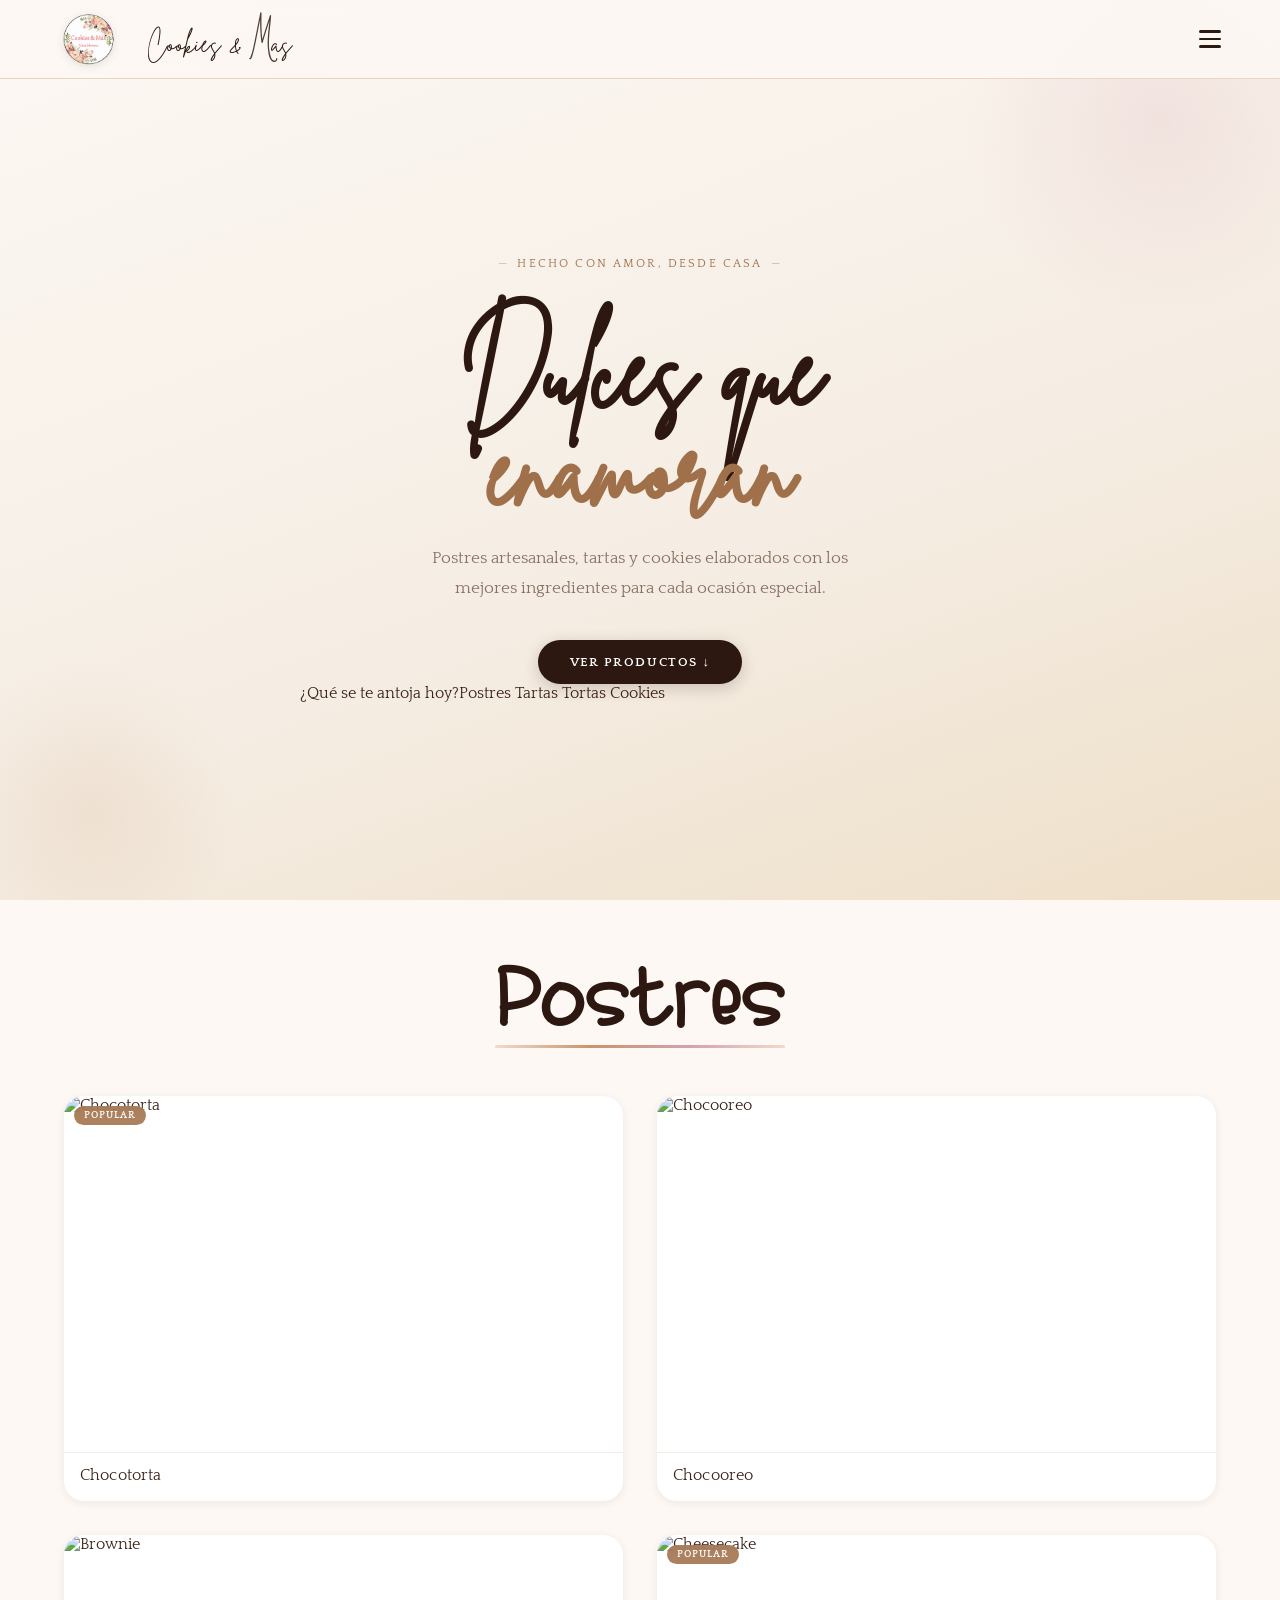
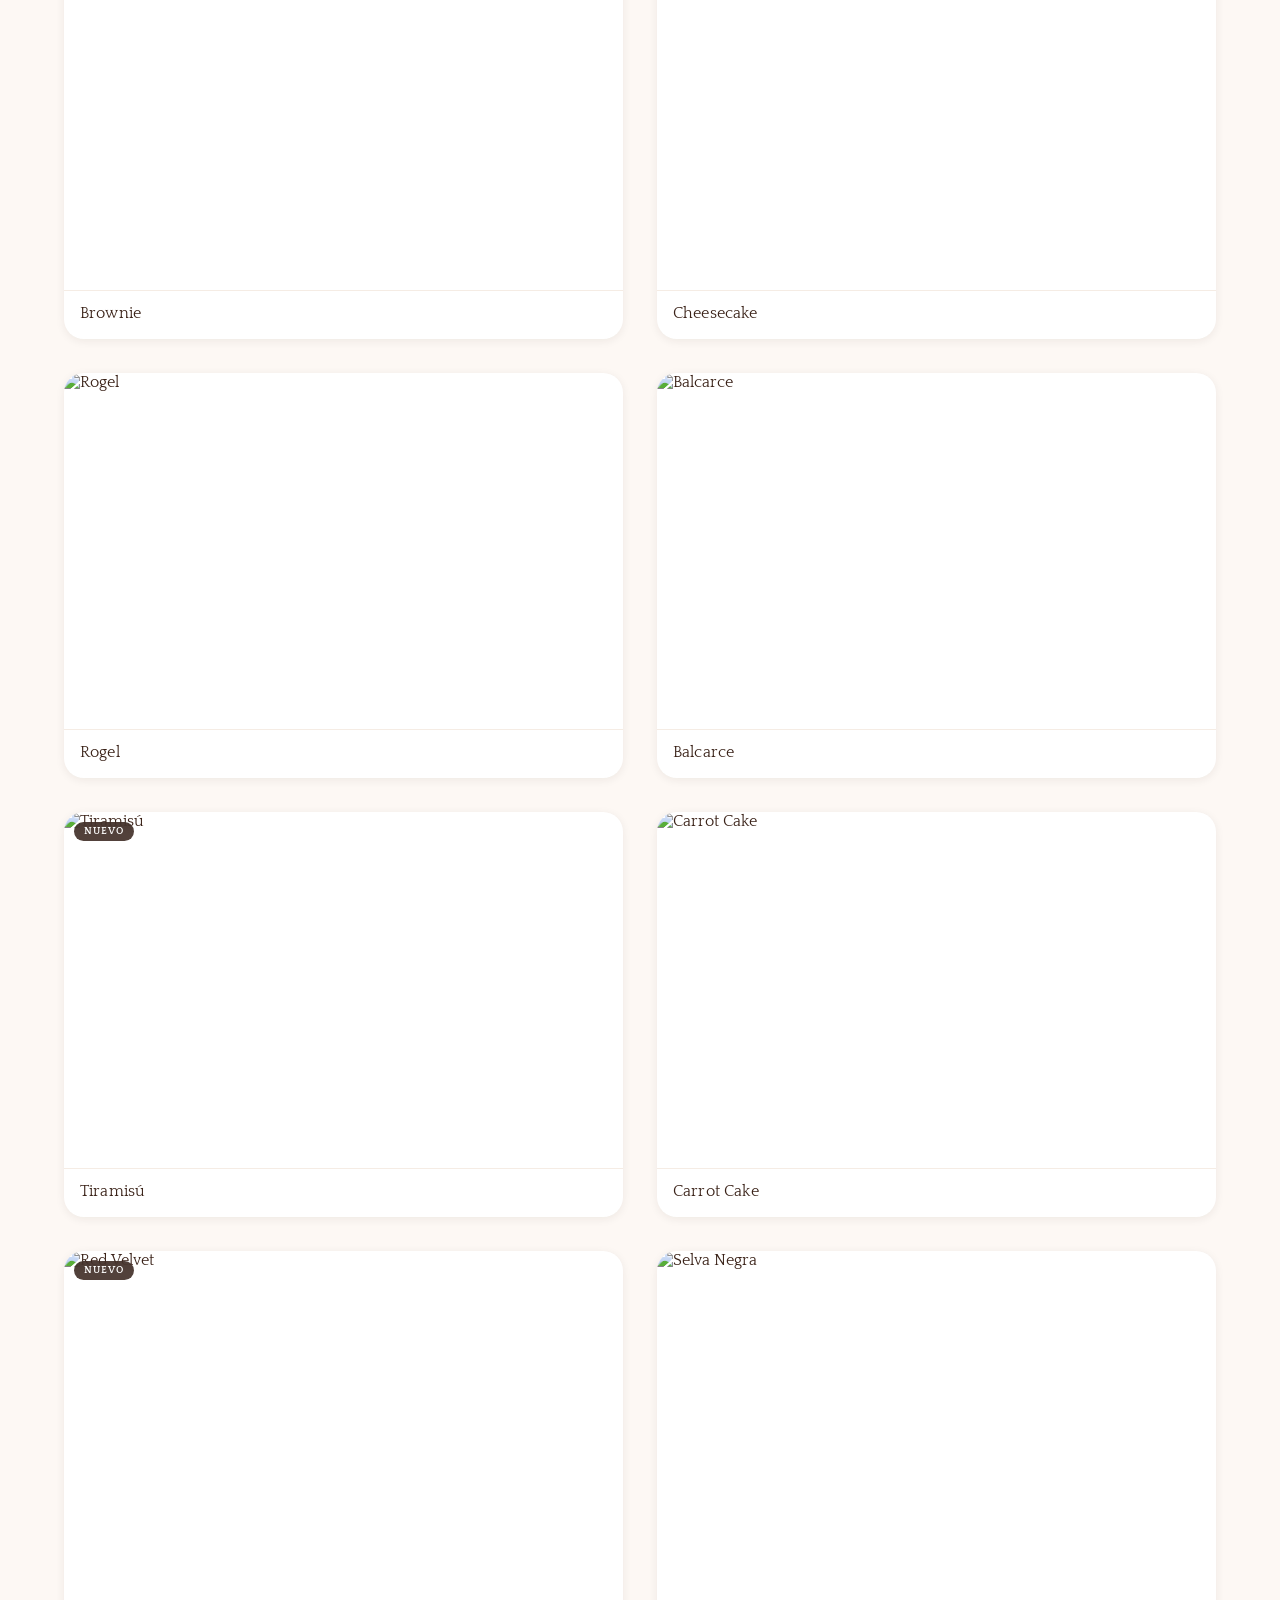
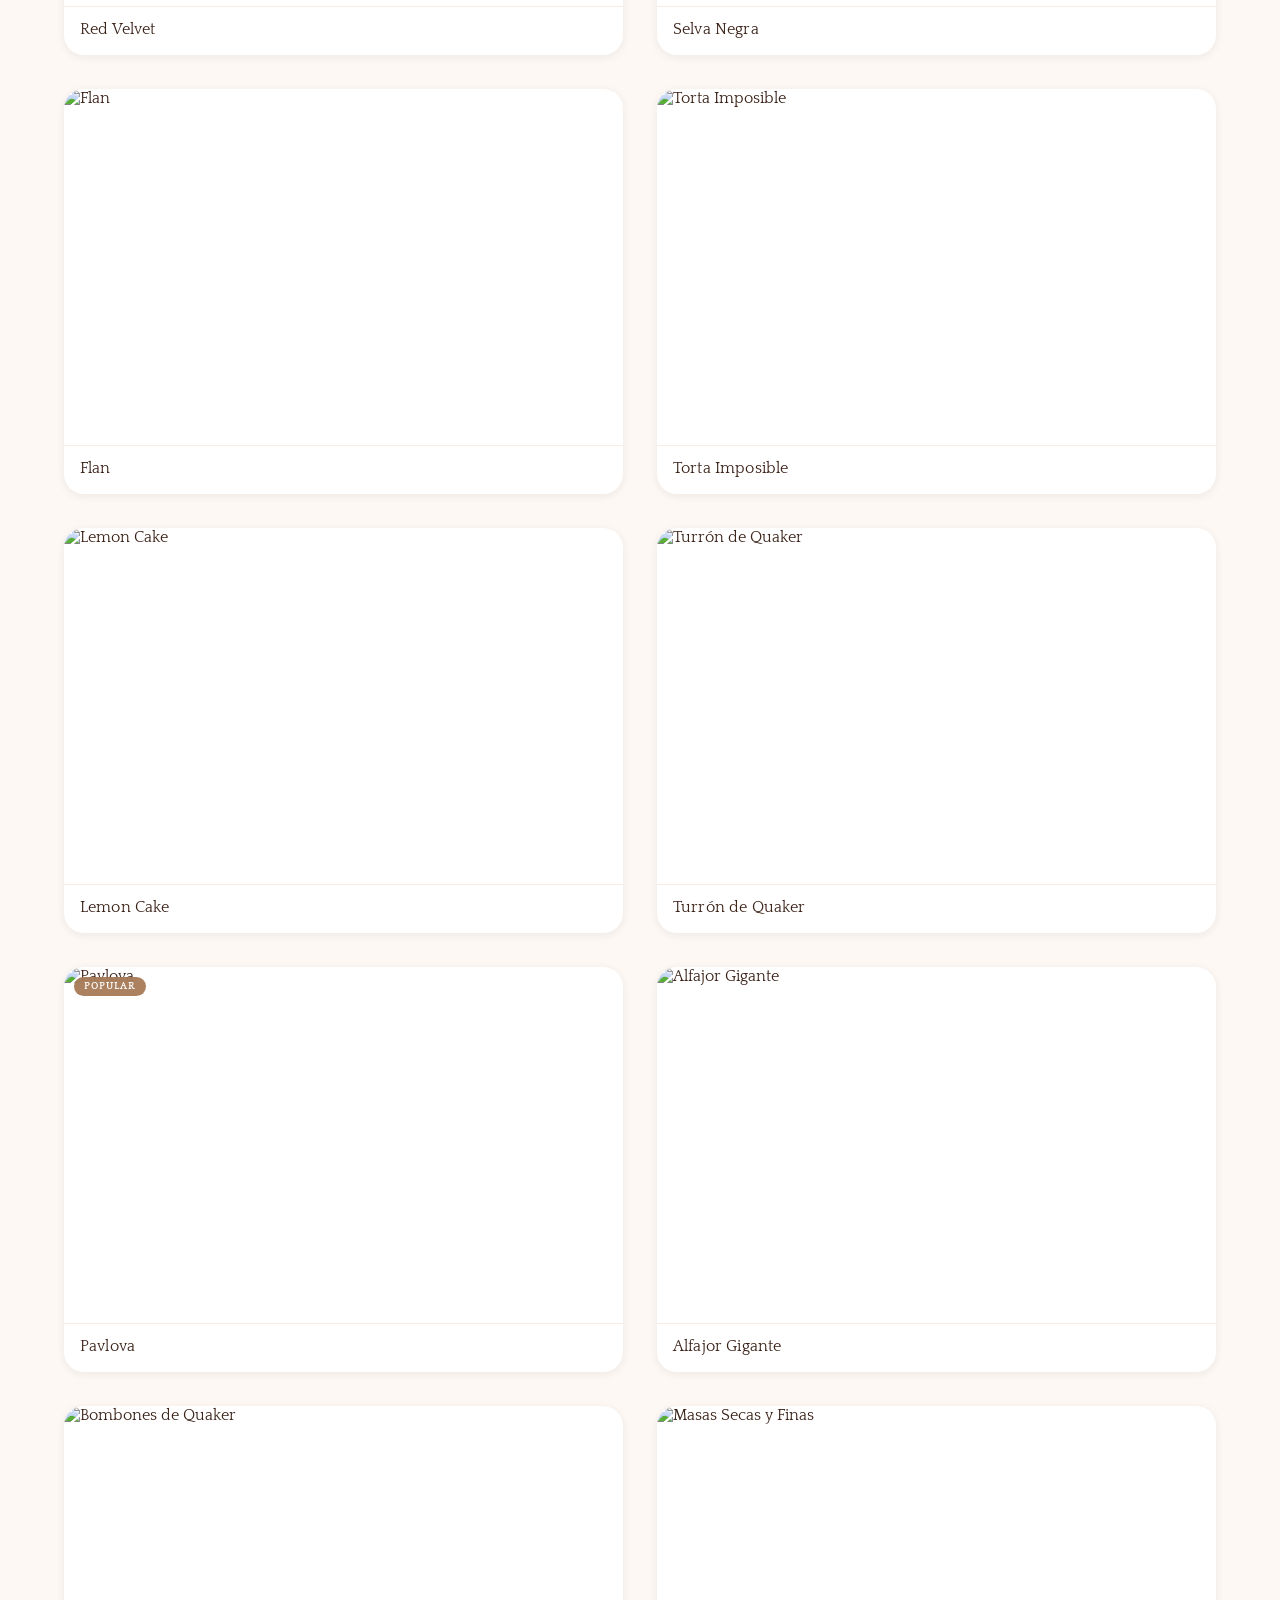
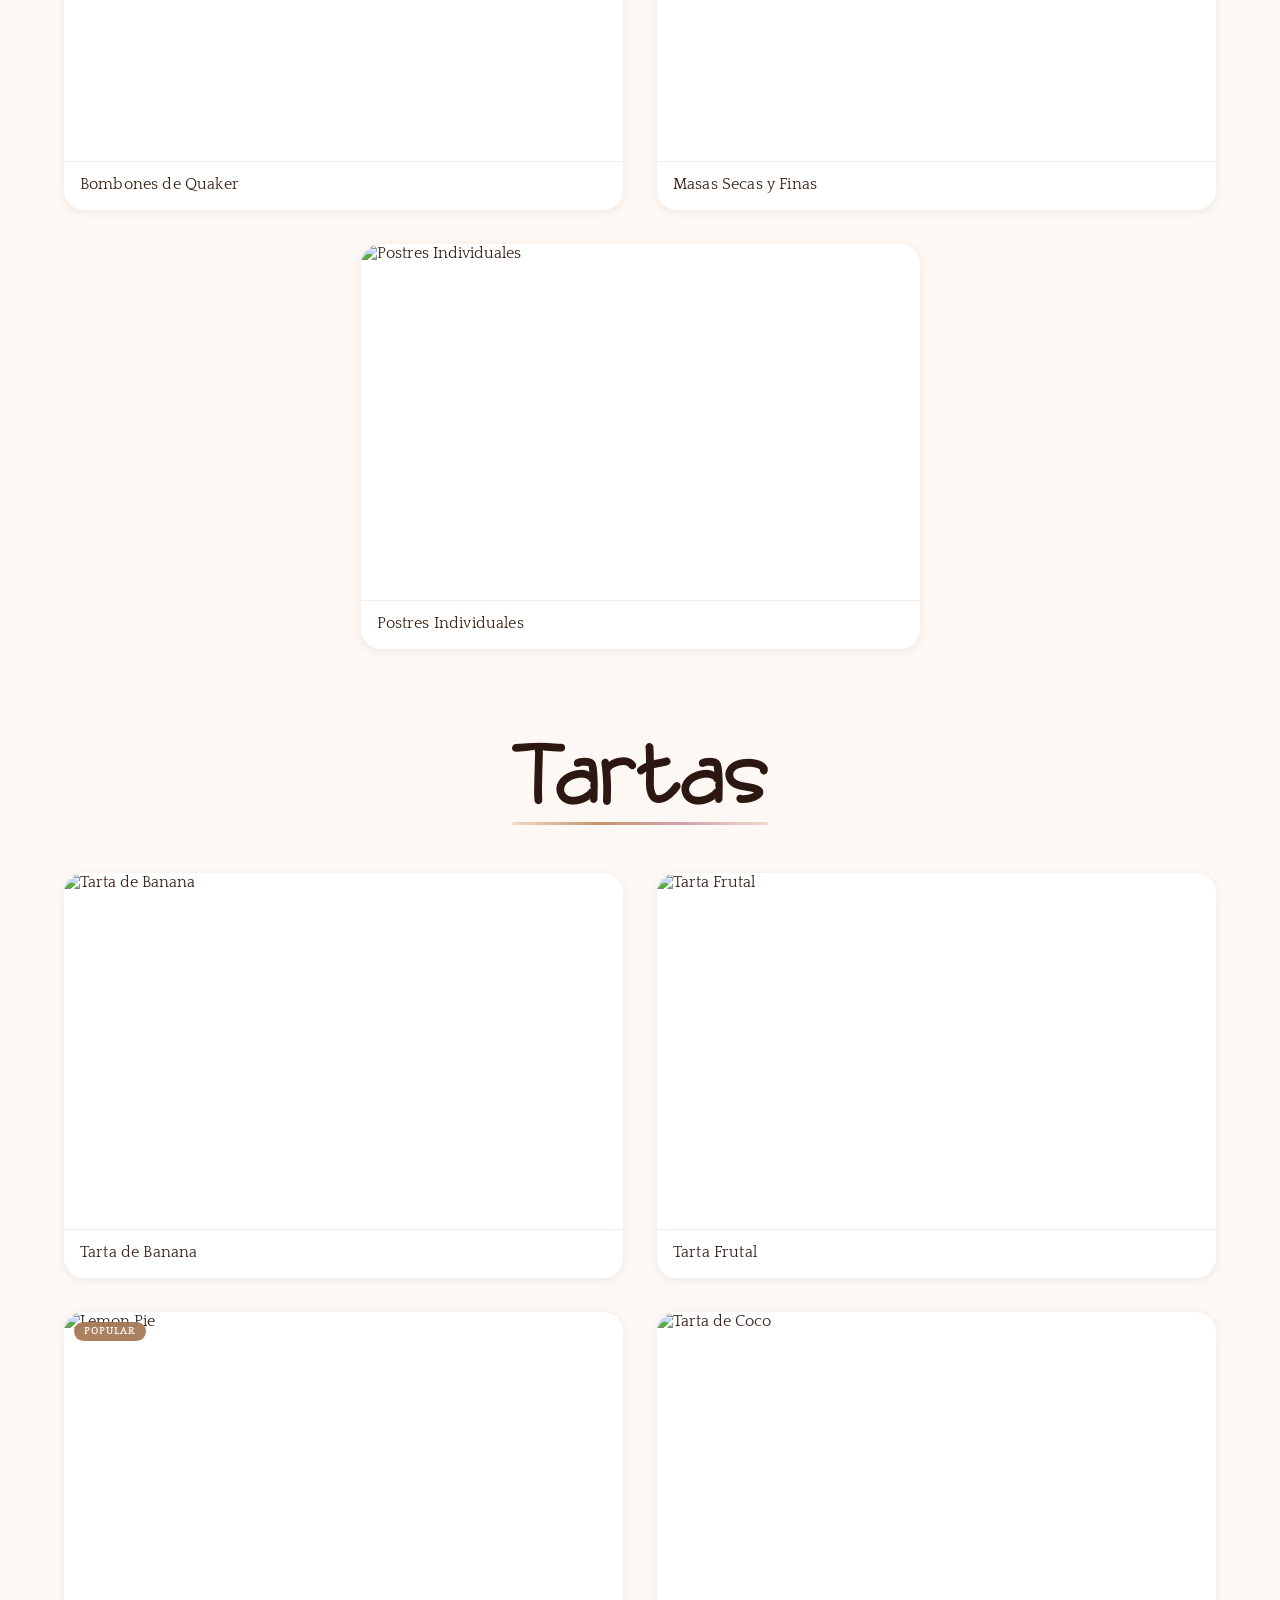
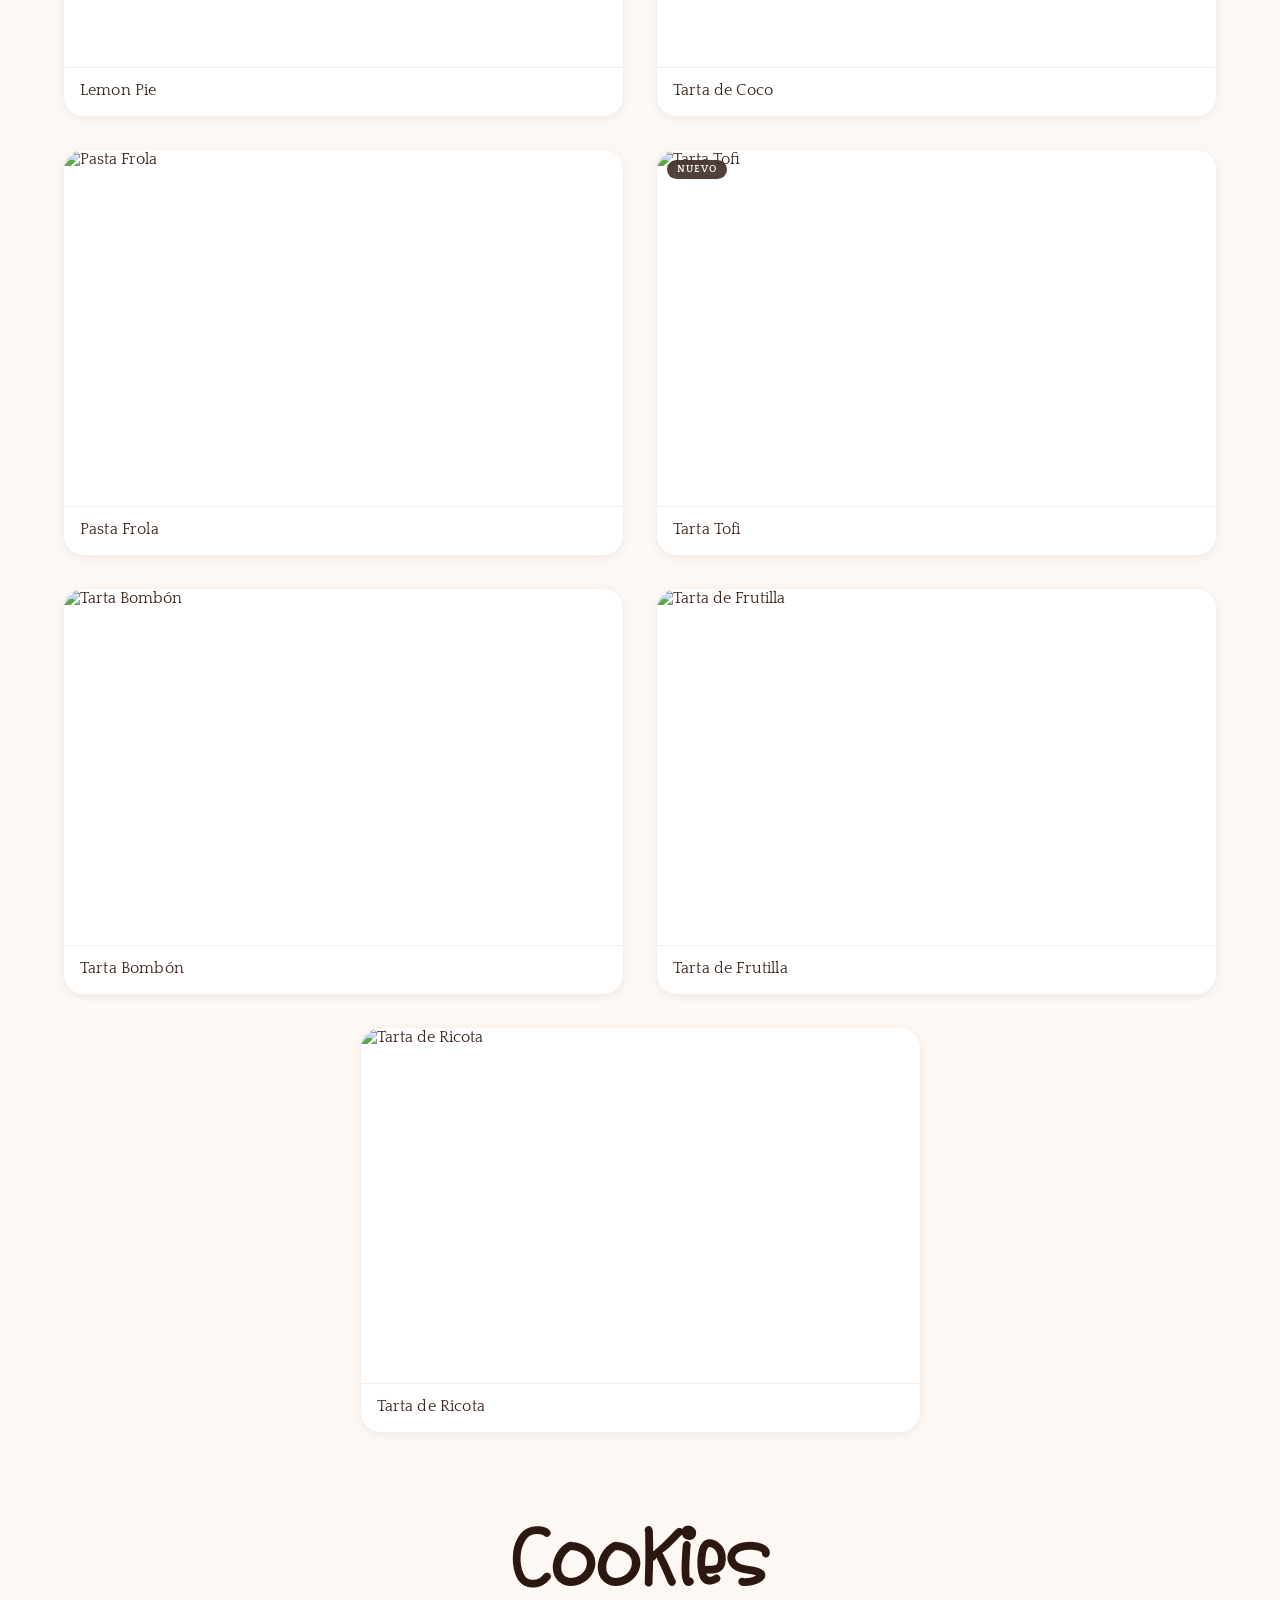
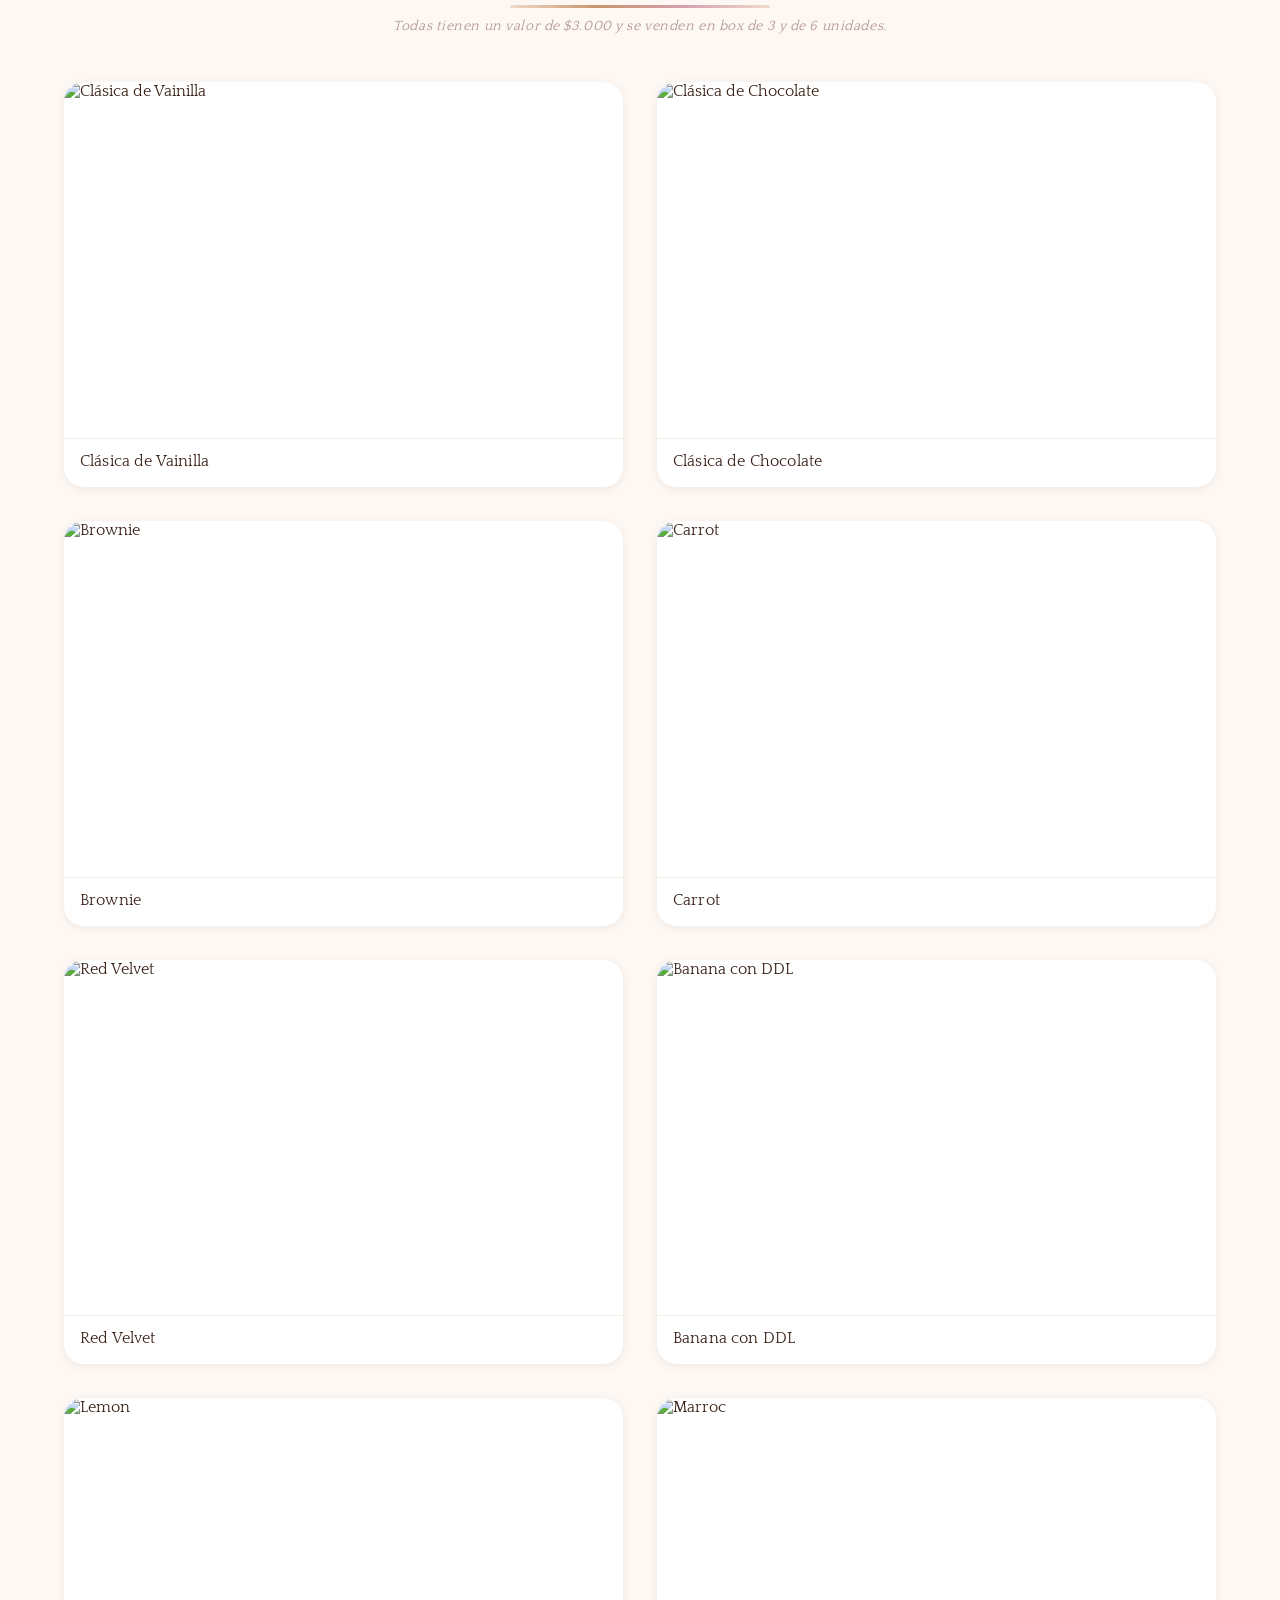
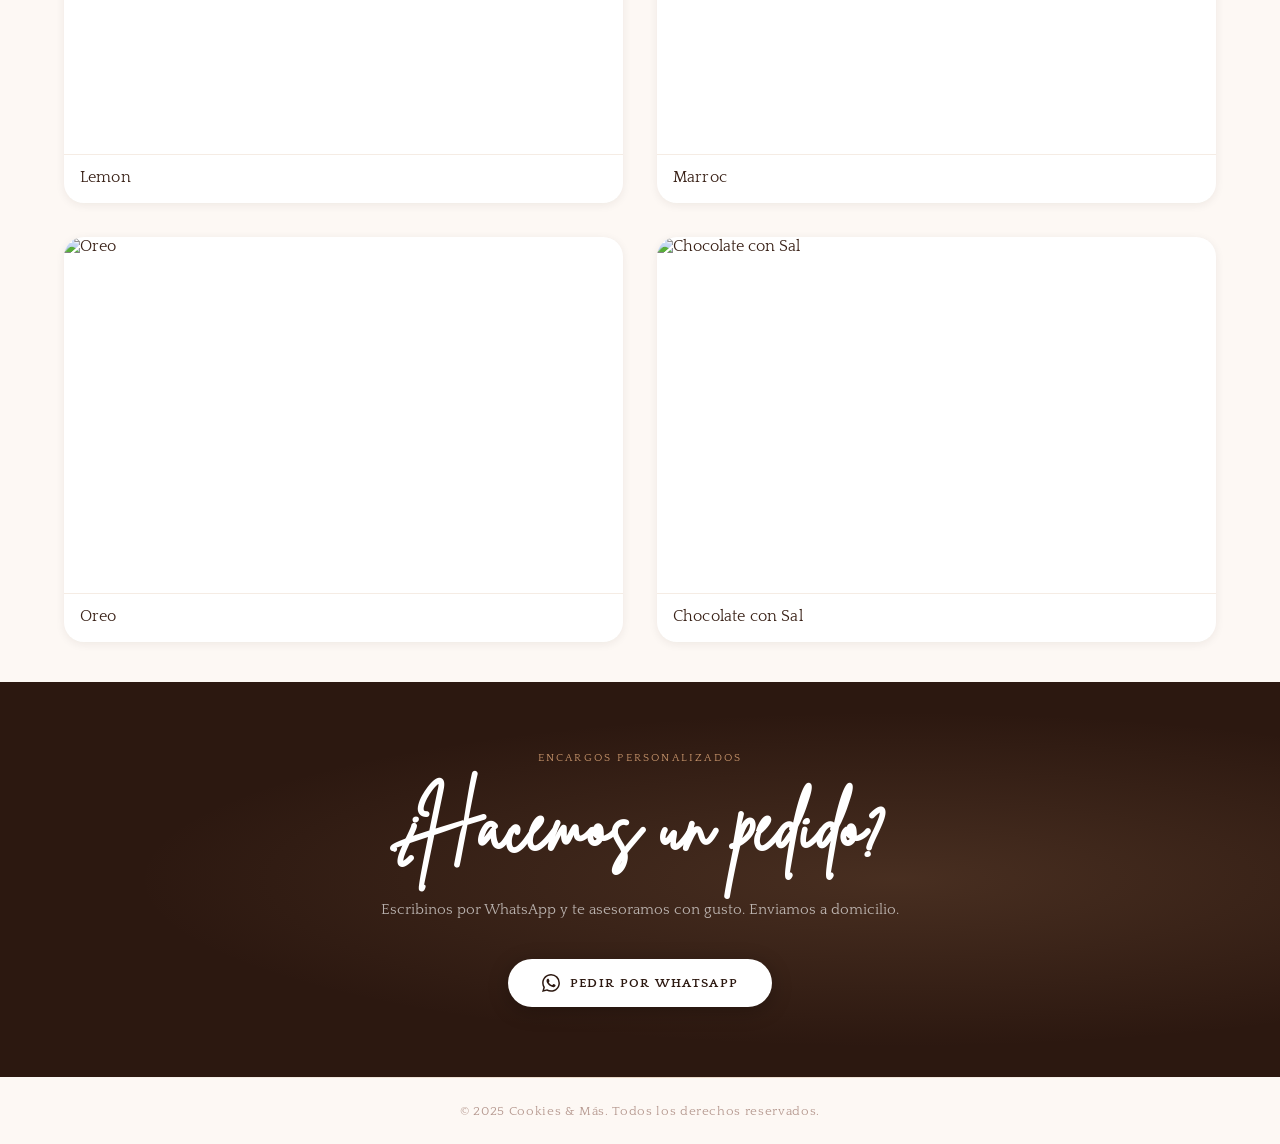
==== index.html @ 52a8a49f "Add files via upload" ====
<!DOCTYPE html>
<html lang="es">
<head>
  <meta charset="UTF-8">
  <meta name="viewport" content="width=device-width, initial-scale=1.0">
  <title>Cookies &amp; Más</title>
  <link rel="stylesheet" href="estilos.css">
  
  <script>
    if (history.scrollRestoration) {
      history.scrollRestoration = 'manual';
    }
    window.scrollTo(0, 0);
  </script>
</head>
<body>

  <div id="site-header"></div>

  <a href="https://wa.me/5492954605522" target="_blank" rel="noopener noreferrer"
     class="wa-float" aria-label="WhatsApp">
    <svg viewBox="0 0 24 24" xmlns="http://www.w3.org/2000/svg">
      <path d="M17.472 14.382c-.297-.149-1.758-.867-2.03-.967-.273-.099-.471-.148-.67.15-.197.297-.767.966-.94 1.164-.173.199-.347.223-.644.075-.297-.15-1.255-.463-2.39-1.475-.883-.788-1.48-1.761-1.653-2.059-.173-.297-.018-.458.13-.606.134-.133.298-.347.446-.52.149-.174.198-.298.298-.497.099-.198.05-.371-.025-.52-.075-.149-.669-1.612-.916-2.207-.242-.579-.487-.5-.669-.51-.173-.008-.371-.01-.57-.01-.198 0-.52.074-.792.372-.272.297-1.04 1.016-1.04 2.479 0 1.462 1.065 2.875 1.213 3.074.149.198 2.096 3.2 5.077 4.487.709.306 1.262.489 1.694.625.712.227 1.36.195 1.871.118.571-.085 1.758-.719 2.006-1.413.248-.694.248-1.289.173-1.413-.074-.124-.272-.198-.57-.347m-5.421 7.403h-.004a9.87 9.87 0 01-5.031-1.378l-.361-.214-3.741.982.998-3.648-.235-.374a9.86 9.86 0 01-1.51-5.26c.001-5.45 4.436-9.884 9.888-9.884 2.64 0 5.122 1.03 6.988 2.898a9.825 9.825 0 012.893 6.994c-.003 5.45-4.437 9.884-9.885 9.884m8.413-18.297A11.815 11.815 0 0012.05 0C5.495 0 .16 5.335.157 11.892c0 2.096.547 4.142 1.588 5.945L.057 24l6.305-1.654a11.882 11.882 0 005.683 1.448h.005c6.554 0 11.89-5.335 11.893-11.893a11.821 11.821 0 00-3.48-8.413Z"/>
    </svg>
  </a>

  <section class="hero" id="hero-section">
    <div class="hero-inner">
      <p class="hero-eyebrow">Hecho con amor, desde casa</p>
      <h1 class="hero-title">Dulces que <em>enamoran</em></h1>
      <p class="hero-desc">Postres artesanales, tartas y cookies elaborados con los mejores ingredientes para cada ocasión especial.</p>
      <a href="#postres" class="hero-btn">Ver productos ↓</a>
      
      <div class="hero-mobile-box mobile-only">
        <p class="hero-mobile-prompt">¿Qué se te antoja hoy?</p>
        <div class="hero-mobile-cats">
          <a href="#postres" class="cat-btn">Postres</a>
          <a href="#tartas" class="cat-btn">Tartas</a>
          <a href="#tortas" class="cat-btn">Tortas</a>
          <a href="#cookies" class="cat-btn">Cookies</a>
        </div>
      </div>
      
    </div>
  </section>

  <main id="contenedor-categorias"></main>

  <section class="cta-section">
    <div class="cta-inner">
      <p class="cta-eyebrow">Encargos personalizados</p>
      <h2 class="cta-title">¿Hacemos un pedido?</h2>
      <p class="cta-desc" style="margin-top: 8px;">Escribinos por WhatsApp y te asesoramos con gusto. Enviamos a domicilio.</p>
      <a href="https://wa.me/5492954605522" target="_blank" rel="noopener" class="cta-btn">
        <svg viewBox="0 0 24 24" xmlns="http://www.w3.org/2000/svg">
          <path d="M17.472 14.382c-.297-.149-1.758-.867-2.03-.967-.273-.099-.471-.148-.67.15-.197.297-.767.966-.94 1.164-.173.199-.347.223-.644.075-.297-.15-1.255-.463-2.39-1.475-.883-.788-1.48-1.761-1.653-2.059-.173-.297-.018-.458.13-.606.134-.133.298-.347.446-.52.149-.174.198-.298.298-.497.099-.198.05-.371-.025-.52-.075-.149-.669-1.612-.916-2.207-.242-.579-.487-.5-.669-.51-.173-.008-.371-.01-.57-.01-.198 0-.52.074-.792.372-.272.297-1.04 1.016-1.04 2.479 0 1.462 1.065 2.875 1.213 3.074.149.198 2.096 3.2 5.077 4.487.709.306 1.262.489 1.694.625.712.227 1.36.195 1.871.118.571-.085 1.758-.719 2.006-1.413.248-.694.248-1.289.173-1.413-.074-.124-.272-.198-.57-.347m-5.421 7.403h-.004a9.87 9.87 0 01-5.031-1.378l-.361-.214-3.741.982.998-3.648-.235-.374a9.86 9.86 0 01-1.51-5.26c.001-5.45 4.436-9.884 9.888-9.884 2.64 0 5.122 1.03 6.988 2.898a9.825 9.825 0 012.893 6.994c-.003 5.45-4.437 9.884-9.885 9.884m8.413-18.297A11.815 11.815 0 0012.05 0C5.495 0 .16 5.335.157 11.892c0 2.096.547 4.142 1.588 5.945L.057 24l6.305-1.654a11.882 11.882 0 005.683 1.448h.005c6.554 0 11.89-5.335 11.893-11.893a11.821 11.821 0 00-3.48-8.413Z"/>
        </svg>
        Pedir por WhatsApp
      </a>
    </div>
  </section>

  <div class="footer-line"></div>
  <footer class="footer-min">
    © 2025 Cookies &amp; Más. Todos los derechos reservados.
  </footer>

  <script src="productos.js"></script>
  <script src="header-loader.js"></script>

  <script>
    window.addEventListener("load", () => {
      const wa = document.querySelector(".wa-float");
      const hero = document.getElementById("hero-section");
      
      // Aseguramos que esté en el body
      if (wa && wa.parentElement !== document.body) document.body.appendChild(wa);

      // Si existe el Hero, observamos cuándo desaparece para mostrar el WA
      if (hero && wa) {
        const waObserver = new IntersectionObserver((entries) => {
          entries.forEach(entry => {
            if (!entry.isIntersecting) {
              wa.classList.add("show");
            } else {
              wa.classList.remove("show");
            }
          });
        }, { threshold: 0.05 }); // Se dispara cuando el hero casi desaparece por completo
        
        waObserver.observe(hero);
      }
    });
  </script>

  <script>
  document.addEventListener("DOMContentLoaded", () => {

    const contenedor = document.getElementById("contenedor-categorias");

    const idsPorTitulo = {
      "Postres": "postres",
      "Tartas":  "tartas",
      "Tortas":  "tortas",
      "Cookies": "cookies"
    };

    contenedor.innerHTML = "";

    productosPorCategoria.forEach(categoria => {
      if (categoria.items.length === 0) return;

      const section = document.createElement("section");
      section.className = "seccion-productos";
      const id = idsPorTitulo[categoria.titulo];
      if (id) section.id = id;

      /* ── Section header ── */
      const header = document.createElement("div");
      header.className = "seccion-header";

      const h2 = document.createElement("h2");
      h2.className = "titulo-seccion";
      h2.textContent = categoria.titulo;
      header.appendChild(h2);

      if (categoria.titulo === "Cookies") {
        const sub = document.createElement("p");
        sub.className = "subtitulo-seccion";
        sub.textContent = "Todas tienen un valor de $3.000 y se venden en box de 3 y de 6 unidades.";
        header.appendChild(sub);
      }

      section.appendChild(header);

      /* ── Product grid ── */
      const grid = document.createElement("div");
      grid.className = "grid-productos";

      categoria.items.forEach((p, idx) => {
        const url = `producto.html?item=${p.id}`;

        const card = document.createElement("div");
        card.className = "producto-card";
        card.style.transitionDelay = (idx % 3) * 80 + "ms";

        /* Badge HTML */
        let badgeHtml = "";
        if (p.badge === "popular") badgeHtml = `<span class="card-badge popular">Popular</span>`;
        if (p.badge === "nuevo")   badgeHtml = `<span class="card-badge nuevo">Nuevo</span>`;

        card.innerHTML = `
          <a href="${url}" class="card-img-wrap">
            <img src="img/${p.imagen}" alt="${p.nombre}" loading="lazy">
            ${badgeHtml}
            <div class="card-overlay"><span>Ver más</span></div>
          </a>
          <div class="card-info">
            <a href="${url}" class="card-nombre">${p.nombre}</a>
          </div>
        `;

        grid.appendChild(card);
      });

      section.appendChild(grid);
      contenedor.appendChild(section);
    });

    /* ── Scroll reveal: cards ── */
    const cardObs = new IntersectionObserver((entries) => {
      entries.forEach(e => {
        if (e.isIntersecting) {
          e.target.classList.add("visible");
          cardObs.unobserve(e.target);
        }
      });
    }, { threshold: 0.08, rootMargin: "0px 0px -40px 0px" });

    document.querySelectorAll(".producto-card").forEach(c => cardObs.observe(c));

    /* ── Scroll reveal: title underlines ── */
    const titleObs = new IntersectionObserver((entries) => {
      entries.forEach(e => {
        if (e.isIntersecting) {
          e.target.classList.add("in-view");
          titleObs.unobserve(e.target);
        }
      });
    }, { threshold: 0.5 });

    document.querySelectorAll(".titulo-seccion").forEach(el => titleObs.observe(el));

  });
  </script>

</body>
</html>
---- estilos.css ----
/* ════════════════════════════════════════════════
   COOKIESYMAS  ·  Diseño Premium
   ════════════════════════════════════════════════ */

/* ─── Variables ─── */
:root {
  --bg:          #fdf8f4;
  --bg-card:     #ffffff;
  --bg-soft:     #f5ede3;

  --primary:     #2c1810;
  --accent:      #c8956c;
  --accent-dk:   #a0704a;
  --accent-lt:   #f0daca;
  --rose:        #d4a0b0;

  --text:        #3a2218;
  --text-soft:   #8b7066;
  --text-muted:  #b5988f;
  --border:      #e8d5c4;
  --white:       #ffffff;

  --sh-sm: 0 2px 10px  rgba(44,24,16,0.07);
  --sh-md: 0 6px 24px  rgba(44,24,16,0.11);
  --sh-lg: 0 14px 44px rgba(44,24,16,0.16);
  --sh-xl: 0 22px 60px rgba(44,24,16,0.20);

  --r-sm:   8px;
  --r-md:   14px;
  --r-lg:   20px;
  --r-pill: 999px;

  --ease-out:    cubic-bezier(0.22, 0.61, 0.36, 1);
  --ease-spring: cubic-bezier(0.34, 1.56, 0.64, 1);

  --header-offset: 78px;
}

/* ─── Fonts ─── */
@font-face { font-family:'Brittany';     src:url('Brittany.ttf')             format('truetype'); font-display:swap; }
@font-face { font-family:'WhiteStar';    src:url('WhiteStar.ttf')            format('truetype'); font-display:swap; }
@font-face { font-family:'Quattrocento'; src:url('Quattrocento-Regular.ttf') format('truetype'); font-weight:400; font-display:swap; }
@font-face { font-family:'Quattrocento'; src:url('Quattrocento-Bold.ttf')    format('truetype'); font-weight:700; font-display:swap; }
@font-face { font-family:'CheeseCraft';  src:url('Cheese-Craft.otf')         format('opentype'); font-display:swap; }
@font-face { font-family:'Flopust';      src:url('Flopust-Regular.ttf')      format('truetype'); font-display:swap; }

/* ─── Reset ─── */
*, *::before, *::after { box-sizing:border-box; margin:0; padding:0; }
html { scroll-behavior:smooth; }
body {
  background: var(--bg);
  color: var(--text);
  font-family: 'Quattrocento', Georgia, serif;
  -webkit-font-smoothing: antialiased;
  overflow-x: hidden;
}
a   { text-decoration:none; color:inherit; }
img { display:block; max-width:100%; }

/* Scroll margin para anchors */
section[id] { scroll-margin-top: calc(var(--header-offset) + 20px); }

/* ─── Page entrance ─── */
@keyframes fadeUp {
  from { opacity:0; transform:translateY(14px); }
  to   { opacity:1; transform:translateY(0); }
}
body:not(.page-producto) #page-content { animation: fadeUp 0.55s var(--ease-out) both; }


/* ════════════════════════════════════════════════
   HEADER — Nuevo diseño
   ════════════════════════════════════════════════ */

#site-header {
  position: fixed;
  inset: 0 0 auto 0;
  z-index: 1000;
  background: rgba(253,248,244,0.90);
  backdrop-filter: blur(16px);
  -webkit-backdrop-filter: blur(16px);
  border-bottom: 1px solid var(--border);
  transition: background .3s ease, box-shadow .3s ease;
  overflow: hidden;
}
#site-header.scrolled {
  background: rgba(253,248,244,0.98);
  box-shadow: 0 4px 24px rgba(44,24,16,0.10);
}

/* Navbar row */
.navbar {
  display: flex;
  align-items: center;
  justify-content: space-between;
  gap: 20px;
  height: calc(78px - var(--shrink,0) * 18px);
  padding: 0 clamp(16px, 4vw, 52px);
  max-width: 1600px;
  margin: 0 auto;
  transition: height .14s linear;
}

/* ── Brand ── */
.nav-brand {
  display: flex;
  align-items: center;
  gap: 10px;
  flex-shrink: 0;
  text-decoration: none;
}
.nav-logo {
  height: calc(54px - var(--shrink,0) * 14px);
  width: auto;
  transition: height .14s linear;
  filter: drop-shadow(0 2px 4px rgba(44,24,16,0.12));
}
.brand-block {
  display: flex;
  flex-direction: row;
  align-items: baseline;
  gap: 9px;
  line-height: 1;
}
.brand-name {
  font-family: 'Brittany', cursive;
  font-size: calc(clamp(24px, 2.4vw, 32px) - var(--shrink,0) * 7px);
  color: var(--primary);
  white-space: nowrap;
  transition: font-size .14s linear;
  line-height: 1.1;
}
.brand-m {
  font-family: 'WhiteStar', cursive;
  font-size: 1.15em;
  display: inline-block;
  position: relative;
  top: 0.28em;
  color: var(--primary);
  opacity: 0.82;
}
.brand-tag-desktop {
  font-family: 'Quattrocento', serif;
  font-size: clamp(8px, 0.72vw, 10px);
  color: var(--text-muted);
  letter-spacing: 0.13em;
  text-transform: uppercase;
  font-style: italic;
  white-space: nowrap;
  align-self: flex-end;
  padding-bottom: 2px;
}

/* ── Desktop nav ── */
.menu-header {
  display: flex;
  align-items: center;
  gap: clamp(20px, 3vw, 52px);
  margin-left: auto;
  padding-right: clamp(12px, 2vw, 28px);
}
.menu-header a {
  font-family: 'CheeseCraft', cursive;
  font-size: calc(clamp(17px, 1.5vw, 23px) - var(--shrink,0) * 4px);
  color: var(--text);
  position: relative;
  padding: 3px 0;
  transition: color .2s ease, font-size .14s linear;
}
.menu-header a::after {
  content: '';
  position: absolute;
  bottom: -2px; left: 50%;
  width: 0; height: 2px;
  background: var(--accent);
  transform: translateX(-50%);
  border-radius: 2px;
  transition: width .28s var(--ease-out);
}
.menu-header a:hover          { color: var(--accent-dk); }
.menu-header a:hover::after,
.menu-header a.tap-active::after { width: 100%; }

/* ── BOTONES CONTACTO ── */

.contactos-desk {
  display: flex;
  align-items: center;
  gap: 12px;
}

.contactos-movil {
  display: flex;
  flex-direction: row;
  justify-content: center;
  align-items: center;
  gap: 20px;
  padding: 10px 0;
}

.c-btn {
  display: flex;
  justify-content: center;
  align-items: center;
  width: 40px;
  height: 40px;
  min-width: 40px;
  min-height: 40px;
  border-radius: 50%;
  flex-shrink: 0; 
  overflow: hidden;
  transition: transform .2s var(--ease-spring), box-shadow .2s ease;
}

.contactos-desk .c-btn {
  width:  calc(clamp(28px, 2.2vw, 34px) - var(--shrink,0) * 5px);
  height: calc(clamp(28px, 2.2vw, 34px) - var(--shrink,0) * 5px);
  min-width: 0; min-height: 0;
}

.c-btn:hover {
  transform: scale(1.15) translateY(-2px);
  box-shadow: 0 5px 14px rgba(0,0,0,0.22);
}

.c-ig { background: radial-gradient(circle at 30% 107%, #fdf497 0%, #fdf497 5%, #fd5949 45%, #d6249f 60%, #285AEB 90%); }
.c-fb { background: #1877F2; }
.c-wa { background: #25D366; }


/* ── Right group ── */
.nav-right {
  display: flex;
  align-items: center;
  gap: 12px;
  flex-shrink: 0;
}

/* ── Hamburger ── */
.menu-btn {
  display: none;
  flex-direction: column;
  justify-content: center;
  gap: 5px;
  background: none;
  border: none;
  cursor: pointer;
  padding: 8px;
  border-radius: var(--r-sm);
  transition: background .2s ease;
}
.menu-btn:hover { background: var(--accent-lt); }
.menu-btn span {
  display: block;
  width: 22px; height: 2.5px;
  background: var(--primary);
  border-radius: 2px;
  transition: transform .38s var(--ease-out), opacity .25s ease;
}
.menu-btn.active span:nth-child(1) { transform: translateY(7px) rotate(45deg); }
.menu-btn.active span:nth-child(2) { opacity:0; transform:scaleX(0); }
.menu-btn.active span:nth-child(3) { transform: translateY(-7px) rotate(-45deg); }

/* ── Mobile menu ── */
.mobile-menu {
  position: fixed;
  left: 0;
  right: 0;
  z-index: 998;
  background: rgba(253,248,244,0.99);
  border-bottom: 1px solid transparent;
  opacity: 0;
  visibility: hidden;
  pointer-events: none;
  transition: opacity .3s ease, visibility 0s linear .3s,
              padding .3s ease, border-color .3s ease;
}
.mobile-menu.active {
  opacity: 1;
  visibility: visible;
  pointer-events: auto;
  padding: 14px 0 22px;
  border-color: var(--border);
  transition: opacity .3s ease, visibility 0s linear 0s,
              padding .3s ease, border-color .3s ease;
}
.mobile-item {
  display: block;
  font-family: 'CheeseCraft', cursive;
  font-size: 22px;
  color: var(--text);
  padding: 10px 24px;
  text-align: center;
  border-radius: var(--r-md);
  transition: background .18s ease, color .18s ease;
}
.mobile-item:hover,
.mobile-item.tap-active { background: var(--accent-lt); color: var(--accent-dk); }

.mobile-divider-line {
  width: 48%;
  height: 1px;
  background: var(--border);
  margin: 12px auto;
}

/* ── Responsive show/hide ── */
.desktop-only { display: flex; }
.mobile-only  { display: none; }
@media (max-width: 1380px) {
  .desktop-only { display: none  !important; }
  .mobile-only  { display: flex  !important; }
  .brand-tag-desktop { display: none !important; }
  .brand-name { font-size: 26px; }
}


/* ════════════════════════════════════════════════
   HERO SECTION (100% Pantalla)
   ════════════════════════════════════════════════ */
.hero {
  padding: calc(var(--header-offset) + 20px) clamp(20px, 6vw, 80px) 40px;
  text-align: center;
  background: linear-gradient(160deg, var(--bg) 0%, var(--bg-soft) 60%, #eedfc8 100%);
  position: relative;
  overflow: hidden;
  /* Altura 100% y centrado total */
  min-height: 100vh;
  min-height: 100svh;
  display: flex;
  flex-direction: column;
  justify-content: center;
  align-items: center;
}
.hero::before,
.hero::after {
  content: '';
  position: absolute;
  border-radius: 50%;
  pointer-events: none;
}
.hero::before {
  width: 400px; height: 400px;
  background: radial-gradient(circle, rgba(212,160,176,0.18) 0%, transparent 70%);
  top: -80px; right: -80px;
}
.hero::after {
  width: 300px; height: 300px;
  background: radial-gradient(circle, rgba(200,149,108,0.14) 0%, transparent 70%);
  bottom: -60px; left: -60px;
}
.hero-inner {
  width: 100%;
  max-width: 680px;
  position: relative;
  z-index: 1;
}
.hero-eyebrow {
  font-family: 'Quattrocento', serif;
  font-size: 12px;
  letter-spacing: 0.18em;
  text-transform: uppercase;
  color: var(--accent-dk);
  margin-bottom: 54px;
}
.hero-eyebrow::before,
.hero-eyebrow::after {
  content: '—';
  margin: 0 8px;
  opacity: 0.5;
}
.hero-title {
  font-family: 'Brittany', cursive;
  font-size: clamp(52px, 10vw, 100px);
  color: var(--primary);
  line-height: 1.0;
  margin-bottom: 20px;
}
.hero-title em {
  font-style: normal;
  color: var(--accent-dk);
}
.hero-desc {
  font-family: 'Quattrocento', serif;
  font-size: clamp(14px, 1.6vw, 17px);
  color: var(--text-soft);
  line-height: 1.75;
  max-width: 480px;
  margin: 0 auto 36px;
}
.hero-btn {
  display: inline-flex;
  align-items: center;
  gap: 8px;
  font-family: 'Quattrocento', serif;
  font-size: 13px;
  font-weight: 700;
  letter-spacing: 0.12em;
  text-transform: uppercase;
  color: var(--white);
  background: var(--primary);
  padding: 14px 32px;
  border-radius: var(--r-pill);
  transition: background .25s ease, transform .25s var(--ease-spring), box-shadow .25s ease;
  box-shadow: 0 4px 16px rgba(44,24,16,0.20);
}
.hero-btn:hover {
  background: var(--accent-dk);
  transform: translateY(-3px);
  box-shadow: 0 8px 24px rgba(44,24,16,0.25);
}


/* ════════════════════════════════════════════════
   MAIN CONTENT — INDEX
   ════════════════════════════════════════════════ */
#contenedor-categorias {
  max-width: 1360px;
  margin: 0 auto;
  /* Padding final reducido para acercarse a la franja oscura */
  padding: 60px clamp(20px, 5vw, 64px) 20px;
}

.seccion-productos { margin-bottom: 88px; }
/* Acortar distancia al final del último grupo de productos */
.seccion-productos:last-child { margin-bottom: 20px; }

.seccion-header {
  text-align: center;
  margin-bottom: 48px;
}
.titulo-seccion {
  font-family: 'CheeseCraft', cursive;
  font-size: clamp(44px, 6vw, 78px);
  color: var(--primary);
  letter-spacing: .025em;
  line-height: 1;
  display: inline-block;
  position: relative;
}
.titulo-seccion::after {
  content: '';
  display: block;
  height: 3px;
  background: linear-gradient(90deg, var(--accent-lt), var(--accent), var(--rose), var(--accent-lt));
  border-radius: var(--r-pill);
  margin-top: 8px;
  transform: scaleX(0);
  transform-origin: left;
  transition: transform .9s var(--ease-out);
}
.titulo-seccion.in-view::after { transform: scaleX(1); }
.subtitulo-seccion {
  margin-top: 10px;
  font-size: 14px;
  color: var(--text-muted);
  font-style: italic;
  letter-spacing: .04em;
}

/* ── Product grid ── */
.grid-productos {
  --cols: 3;
  --gap:  clamp(18px, 3vw, 34px);
  display: flex;
  flex-wrap: wrap;
  gap: var(--gap);
  justify-content: center;
}
.producto-card {
  flex: 0 0 calc((100% - var(--gap) * (var(--cols) - 1)) / var(--cols));
  max-width: calc((100% - var(--gap) * (var(--cols) - 1)) / var(--cols));
}

/* ════════════════════════════════════════════════
   PRODUCT CARD
   ════════════════════════════════════════════════ */
.producto-card {
  background: var(--bg-card);
  border-radius: var(--r-lg);
  overflow: hidden;
  box-shadow: var(--sh-sm);
  opacity: 0;
  transform: translateY(28px);
  transition: opacity .55s var(--ease-out), transform .55s var(--ease-out), box-shadow .3s ease;
}
.producto-card.visible { opacity:1; transform:translateY(0); }
.producto-card:hover { box-shadow:var(--sh-lg); transform:translateY(-7px); }
.producto-card.visible:hover { transform:translateY(-7px); }

.card-img-wrap {
  display: block;
  position: relative;
  overflow: hidden;
  aspect-ratio: 11/7;
}
.card-img-wrap img {
  width:100%; height:100%;
  object-fit: cover;
  transition: transform .55s var(--ease-out);
}
.producto-card:hover .card-img-wrap img { transform: scale(1.08); }

.card-badge {
  position: absolute;
  top: 10px; left: 10px;
  font-family: 'Quattrocento', serif;
  font-size: 10px;
  font-weight: 700;
  letter-spacing: 0.1em;
  text-transform: uppercase;
  color: var(--white);
  padding: 4px 10px;
  border-radius: var(--r-pill);
  z-index: 2;
  backdrop-filter: blur(4px);
}
.card-badge.popular { background: rgba(160,112,74,0.88); }
.card-badge.nuevo   { background: rgba(44,24,16,0.82); }

.card-overlay {
  position: absolute;
  inset: 0;
  background: linear-gradient(160deg, transparent 30%, rgba(44,24,16,0.48) 100%);
  display: flex;
  align-items: flex-end;
  padding: 14px 16px;
  opacity: 0;
  transition: opacity .28s ease;
}
.producto-card:hover .card-overlay { opacity:1; }
.card-overlay span {
  font-family: 'Quattrocento', serif;
  font-size: 11.5px;
  font-weight: 700;
  letter-spacing: .14em;
  text-transform: uppercase;
  color: var(--white);
  padding: 6px 14px;
  border: 1.5px solid rgba(255,255,255,.7);
  border-radius: var(--r-pill);
  backdrop-filter: blur(5px);
  background: rgba(255,255,255,.1);
}

.card-info {
  padding: 13px 16px 17px;
  border-top: 1px solid rgba(232,213,196,.45);
}
.card-nombre {
  font-family: 'Quattrocento', serif;
  font-size: 16px;
  font-weight: 400;
  color: var(--text);
  display: block;
  letter-spacing: .01em;
  transition: color .2s ease;
}
.card-nombre:hover { color: var(--accent-dk); }

/* ════════════════════════════════════════════════
   CTA SECTION
   ════════════════════════════════════════════════ */
.cta-section {
  background: var(--primary);
  padding: clamp(40px, 6vw, 70px) clamp(20px, 6vw, 80px);
  text-align: center;
  position: relative;
  overflow: hidden;
}
.cta-section::before {
  content: '';
  position: absolute;
  inset: 0;
  background: radial-gradient(ellipse at 70% 50%, rgba(200,149,108,0.18) 0%, transparent 60%);
  pointer-events: none;
}
.cta-inner {
  max-width: 560px;
  margin: 0 auto;
  position: relative;
  z-index: 1;
}
.cta-eyebrow {
  font-family: 'Quattrocento', serif;
  font-size: 11px;
  letter-spacing: 0.2em;
  text-transform: uppercase;
  color: var(--accent);
  margin-bottom: 26px;
}
.cta-title {
  font-family: 'Brittany', cursive;
  font-size: clamp(42px, 7vw, 72px);
  color: var(--white);
  line-height: 1.05;
  margin-bottom: 32px;
}
.cta-desc {
  font-family: 'Quattrocento', serif;
  font-size: 15px;
  color: rgba(255,255,255,0.65);
  margin-bottom: 36px;
  line-height: 1.7;
  margin-top: 8px;
}
.cta-btn {
  display: inline-flex;
  align-items: center;
  gap: 10px;
  font-family: 'Quattrocento', serif;
  font-size: 13px;
  font-weight: 700;
  letter-spacing: 0.1em;
  text-transform: uppercase;
  color: var(--primary);
  background: var(--white);
  padding: 15px 34px;
  border-radius: var(--r-pill);
  box-shadow: 0 4px 20px rgba(0,0,0,0.25);
  transition: background .25s ease, transform .25s var(--ease-spring), box-shadow .25s ease;
}
.cta-btn:hover {
  background: #25D366;
  color: var(--white);
  transform: translateY(-3px);
  box-shadow: 0 8px 28px rgba(37,211,102,0.4);
}
.cta-btn svg { width:18px; height:18px; fill:currentColor; flex-shrink:0; }

/* ════════════════════════════════════════════════
   FOOTER
   ════════════════════════════════════════════════ */
.footer-line {
  height: 1px;
  background: linear-gradient(90deg, transparent, var(--border), transparent);
  margin: 0 clamp(20px, 5vw, 60px);
}
.footer-min {
  text-align: center;
  padding: 26px 20px;
  font-family: 'Quattrocento', serif;
  font-size: 13px;
  color: var(--text-muted);
  letter-spacing: .05em;
}


/* ════════════════════════════════════════════════
   WA FLOAT (Transiciones Suaves e Inteligentes)
   ════════════════════════════════════════════════ */
.wa-float {
  position: fixed;
  bottom: 26px; right: 26px;
  z-index: 900;
  width: 54px; height: 54px;
  border-radius: 50%;
  background: #25D366;
  display: grid;
  place-items: center;
  animation: waPulse 2.4s ease-out infinite;
  
  /* ESTADO INICIAL (Oculto) */
  opacity: 0;
  visibility: hidden;
  pointer-events: none;
  transform: translateY(20px);
  transition: opacity 0.3s ease, visibility 0s linear 0.3s, transform 0.3s ease;
}

/* CLASE ACTIVA (Se inyecta con JS) */
.wa-float.show {
  opacity: 1;
  visibility: visible;
  pointer-events: auto;
  transform: translateY(0);
  transition: opacity 0.3s ease, visibility 0s linear 0s, transform 0.3s ease;
}

.wa-float:hover {
  transform: scale(1.12) translateY(-3px);
  animation: none;
  box-shadow: 0 8px 26px rgba(37,211,102,0.5);
}
.wa-float svg { width:28px; height:28px; fill:white; }

@keyframes waPulse {
  0%   { box-shadow: 0 4px 18px rgba(37,211,102,0.38), 0 0 0 0   rgba(37,211,102,0.3); }
  70%  { box-shadow: 0 4px 18px rgba(37,211,102,0.38), 0 0 0 16px rgba(37,211,102,0); }
  100% { box-shadow: 0 4px 18px rgba(37,211,102,0.38), 0 0 0 0   rgba(37,211,102,0); }
}

/* Se oculta para Desktop (para coincidir con las reglas que tenías antes) */
@media (min-width: 801px) {
  body .wa-float { display: none !important; }
}


/* ════════════════════════════════════════════════
   PRODUCT DETAIL PAGE
   ════════════════════════════════════════════════ */
.page-producto #page-content {
  padding-top: calc(var(--header-offset) + 44px);
  padding-bottom: 120px;
}
.breadcrumb {
  display: flex;
  align-items: center;
  gap: 8px;
  font-size: 13px;
  color: var(--text-muted);
  max-width: 1200px;
  margin: 0 auto 18px;
  padding: 0 clamp(20px, 5vw, 60px);
  letter-spacing: .03em;
}
.breadcrumb a { color: var(--accent-dk); transition: color .2s ease; }
.breadcrumb a:hover { color: var(--accent); }
.breadcrumb-sep { color: var(--border); }
.producto-detalle {
  max-width: 1200px;
  margin: 0 auto 60px;
  padding: 0 clamp(20px, 5vw, 60px);
  padding-top: 8px;
}
.detalle-contenedor {
  display: grid;
  grid-template-columns: 1fr 1fr;
  grid-template-rows: auto auto;
  grid-template-areas: "slider info" "slider prices";
  column-gap: 56px;
  row-gap: 26px;
  align-items: start;
  animation: fadeUp .55s var(--ease-out) both;
}
.detalle-slider-col { grid-area: slider; position: sticky; top: calc(var(--header-offset) + 20px); }
.detalle-info       { grid-area: info; }
.bloque-precios     { grid-area: prices; }

#slider {
  position: relative;
  width: 100%;
  aspect-ratio: 11/7;
  overflow: hidden;
  border-radius: var(--r-lg);
  background: var(--bg-soft);
  box-shadow: var(--sh-xl);
}
.slide {
  position: absolute;
  inset: 0;
  width: 100%; height: 100%;
  object-fit: cover;
  opacity: 0;
  transition: opacity .45s ease;
}
.slide.active { opacity:1; }

.prev, .next {
  position: absolute;
  top: 50%;
  transform: translateY(-50%);
  z-index: 10;
  width: 40px; height: 40px;
  border-radius: 50%;
  background: rgba(253,248,244,.68);
  backdrop-filter: blur(8px);
  border: none;
  cursor: pointer;
  font-size: 24px;
  color: var(--primary);
  display: grid;
  place-items: center;
  line-height: 1;
  box-shadow: 0 2px 12px rgba(44,24,16,0.12);
  transition: background .2s ease, transform .2s var(--ease-spring), box-shadow .2s ease;
  opacity: 0.7;
  font-weight: 300;
}
.prev:hover, .next:hover {
  background: var(--white);
  transform: translateY(-50%) scale(1.1);
  box-shadow: 0 4px 18px rgba(44,24,16,0.20);
}
.prev { left: 12px; }
.next { right: 12px; }
.slider-counter {
  position: absolute;
  top: 12px; right: 14px;
  z-index: 10;
  font-family: 'Quattrocento', serif;
  font-size: 12px;
  font-weight: 700;
  color: rgba(255,255,255,0.92);
  background: rgba(44,24,16,0.45);
  backdrop-filter: blur(6px);
  padding: 4px 10px;
  border-radius: var(--r-pill);
  letter-spacing: 0.06em;
  pointer-events: none;
}

.detalle-info {
  display: flex;
  flex-direction: column;
  gap: 10px;
  padding-top: 6px;
}
#producto-nombre {
  font-family: 'CheeseCraft', cursive;
  font-size: clamp(32px, 4.2vw, 58px);
  color: var(--primary);
  line-height: 1.05;
  letter-spacing: .015em;
}
.detalle-descripcion {
  font-family: 'Quattrocento', serif;
  font-size: 16px;
  line-height: 1.82;
  color: var(--text-soft);
}

.bloque-precios {
  background: linear-gradient(135deg, var(--bg-soft), rgba(240,218,202,0.3));
  border: 1px solid var(--border);
  border-radius: var(--r-lg);
  padding: 18px 22px;
}
.precios-titulo {
  font-family: 'CheeseCraft', cursive;
  font-size: 22px;
  color: var(--primary);
  margin-bottom: 4px;
  letter-spacing: .03em;
}
.nota-precios {
  font-size: 12px;
  color: var(--text-muted);
  font-style: italic;
  margin-bottom: 16px;
  letter-spacing: .02em;
}
.lista-precios { list-style: none; }
.lista-precios li {
  display: flex;
  justify-content: space-between;
  align-items: center;
  padding: 10px 0;
  border-bottom: 1px solid rgba(232,213,196,0.55);
  font-family: 'Quattrocento', serif;
  font-size: 15px;
  color: var(--text);
}
.lista-precios li:last-child { border-bottom: none; }
.lista-precios .precio-label { color: var(--text); }
.lista-precios .precio-valor {
  font-weight: 700;
  color: var(--accent-dk);
  letter-spacing: .02em;
}

/* ════════════════════════════════════════════════
   RESPONSIVE
   ════════════════════════════════════════════════ */
@media (max-width: 1380px) {
  .grid-productos { --cols: 2; }
  .detalle-contenedor {
    grid-template-columns: 1fr;
    grid-template-areas: "info" "slider" "prices";
    row-gap: 28px;
  }
  .detalle-slider-col { position: static; }
}
@media (max-width: 800px) {
  #contenedor-categorias { padding-left: 20px; padding-right: 20px; padding-top: 44px; }
  .grid-productos { --cols: 1; }
  .producto-card  { max-width: 480px; }
  .titulo-seccion { font-size: 44px; }
  .breadcrumb, .producto-detalle { padding-left: 20px; padding-right: 20px; }
  #producto-nombre  { font-size: 34px; }
  .hero-title { font-size: clamp(46px, 13vw, 80px); }
  .page-producto #page-content { padding-top: calc(var(--header-offset) + 10px); }
  .breadcrumb { margin-bottom: 10px; }
}
@media (max-width: 480px) {
  .producto-card { max-width: 100%; }
  .hero::before, .hero::after { display: none; }
}
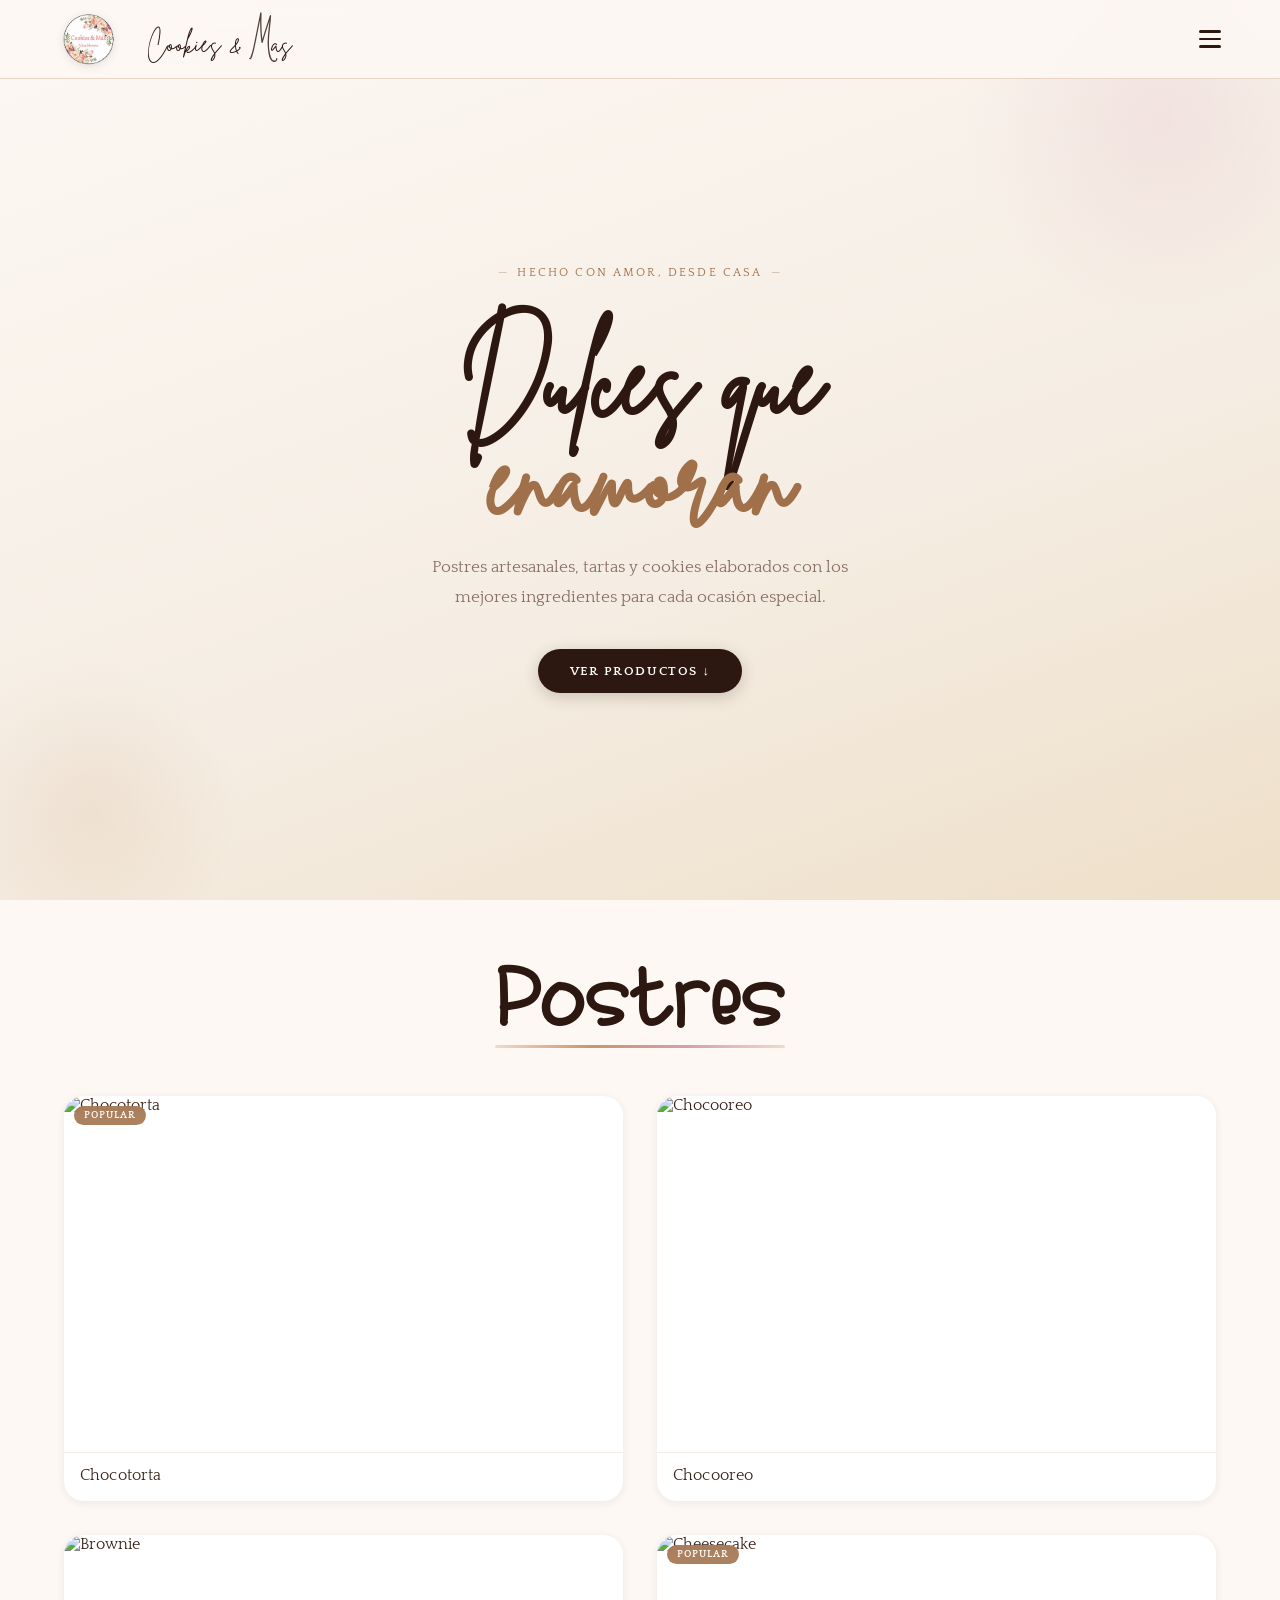
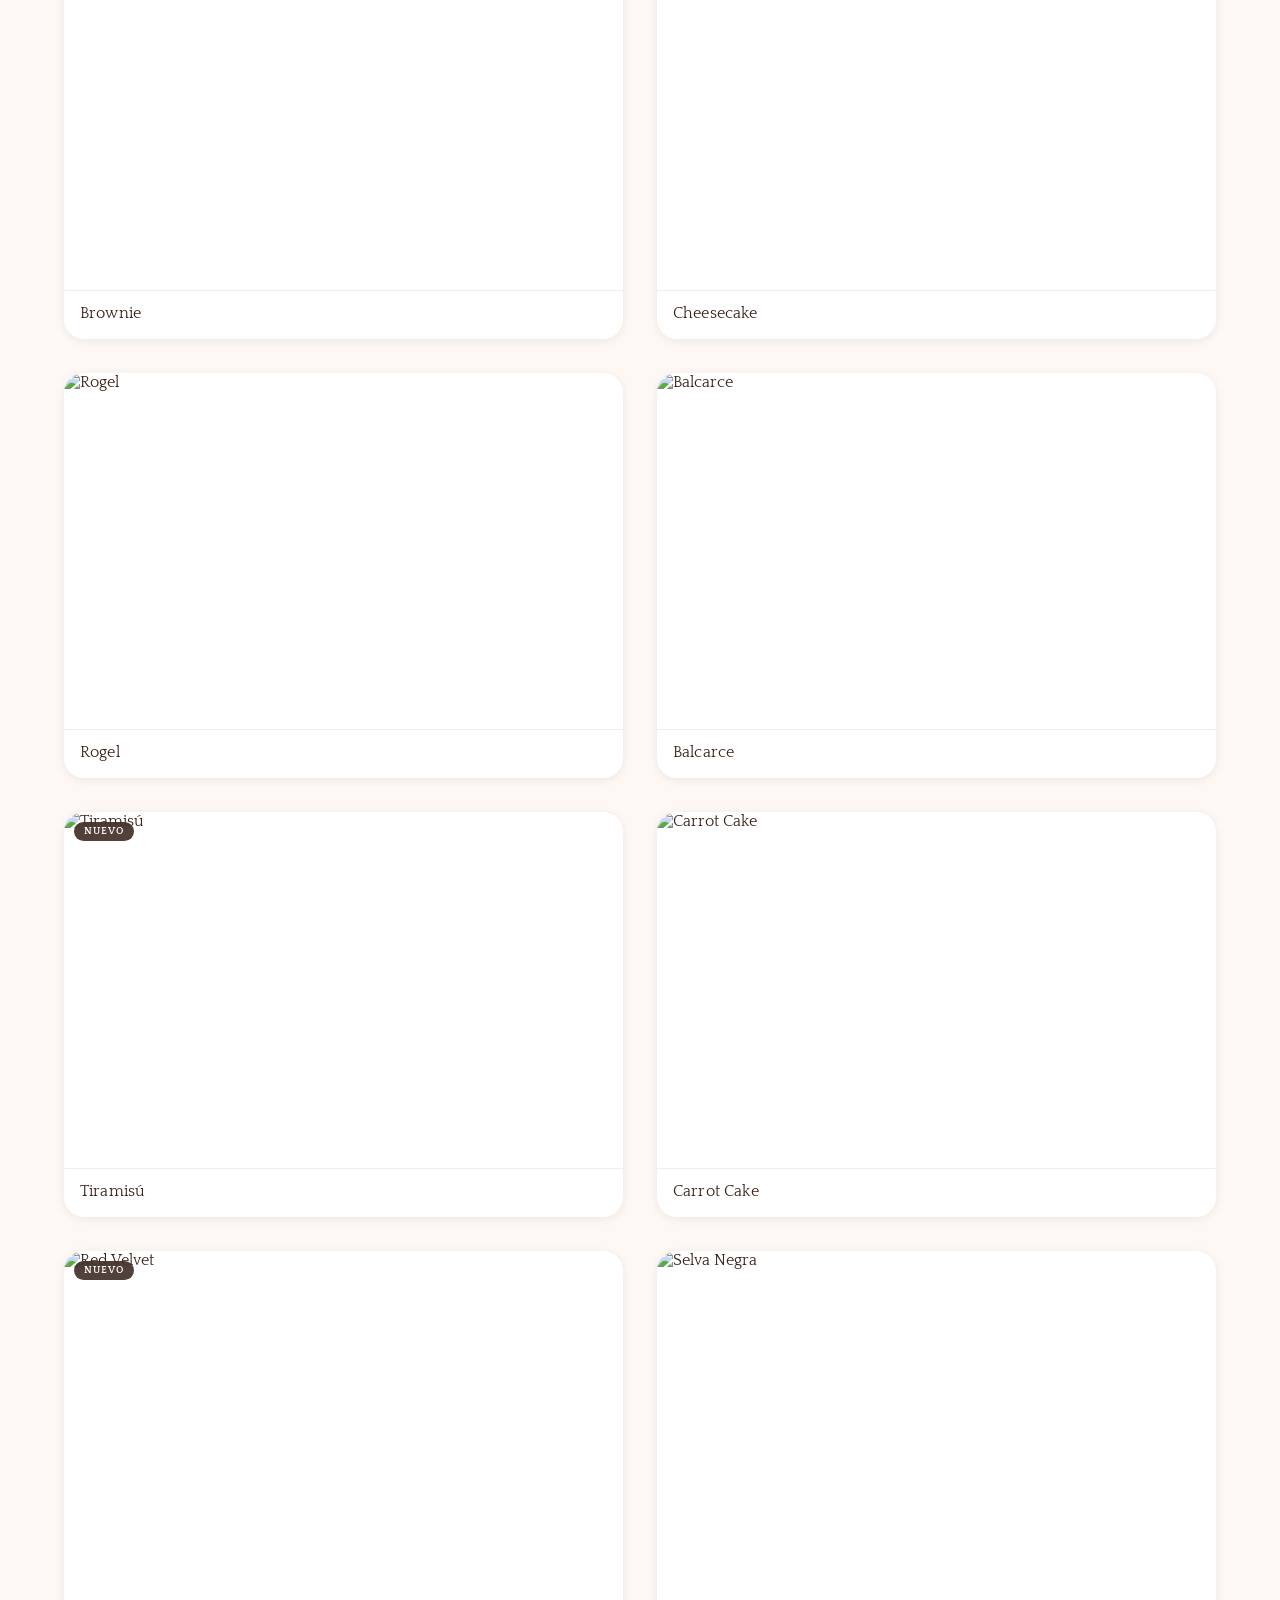
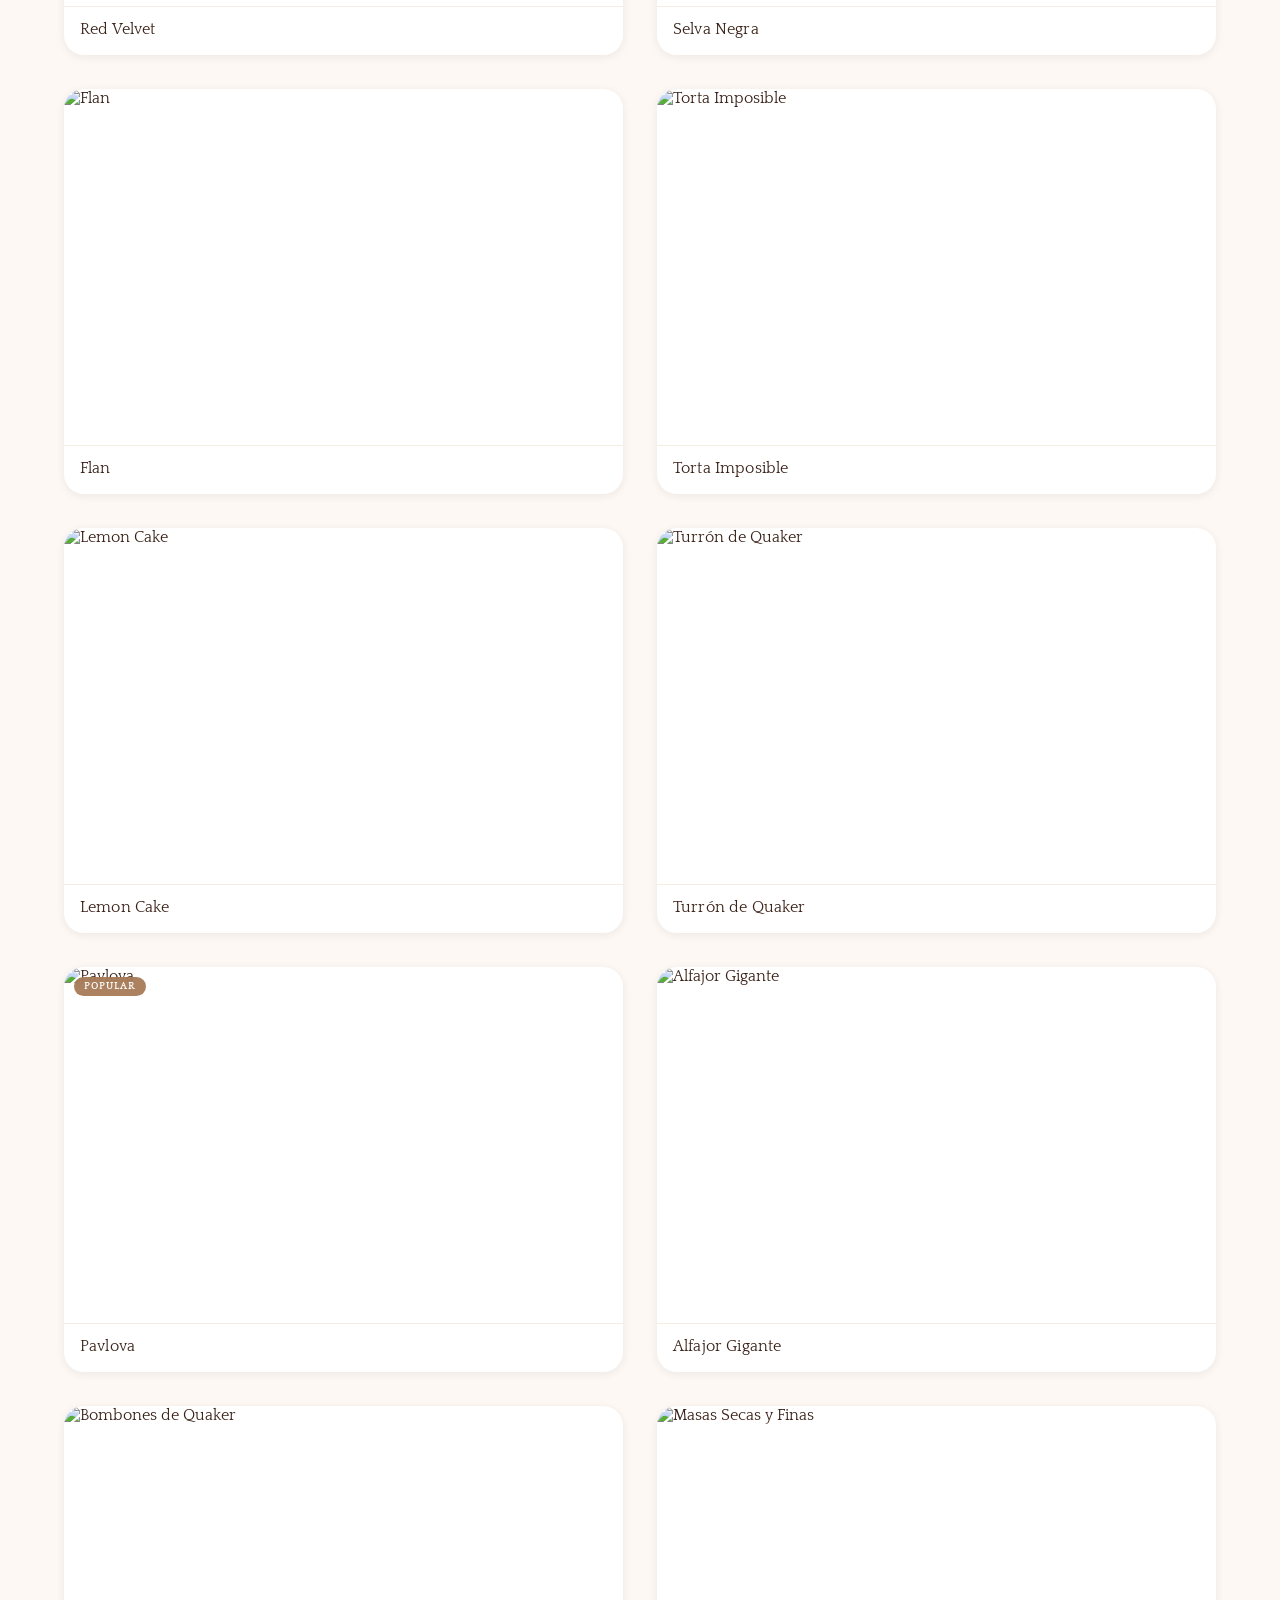
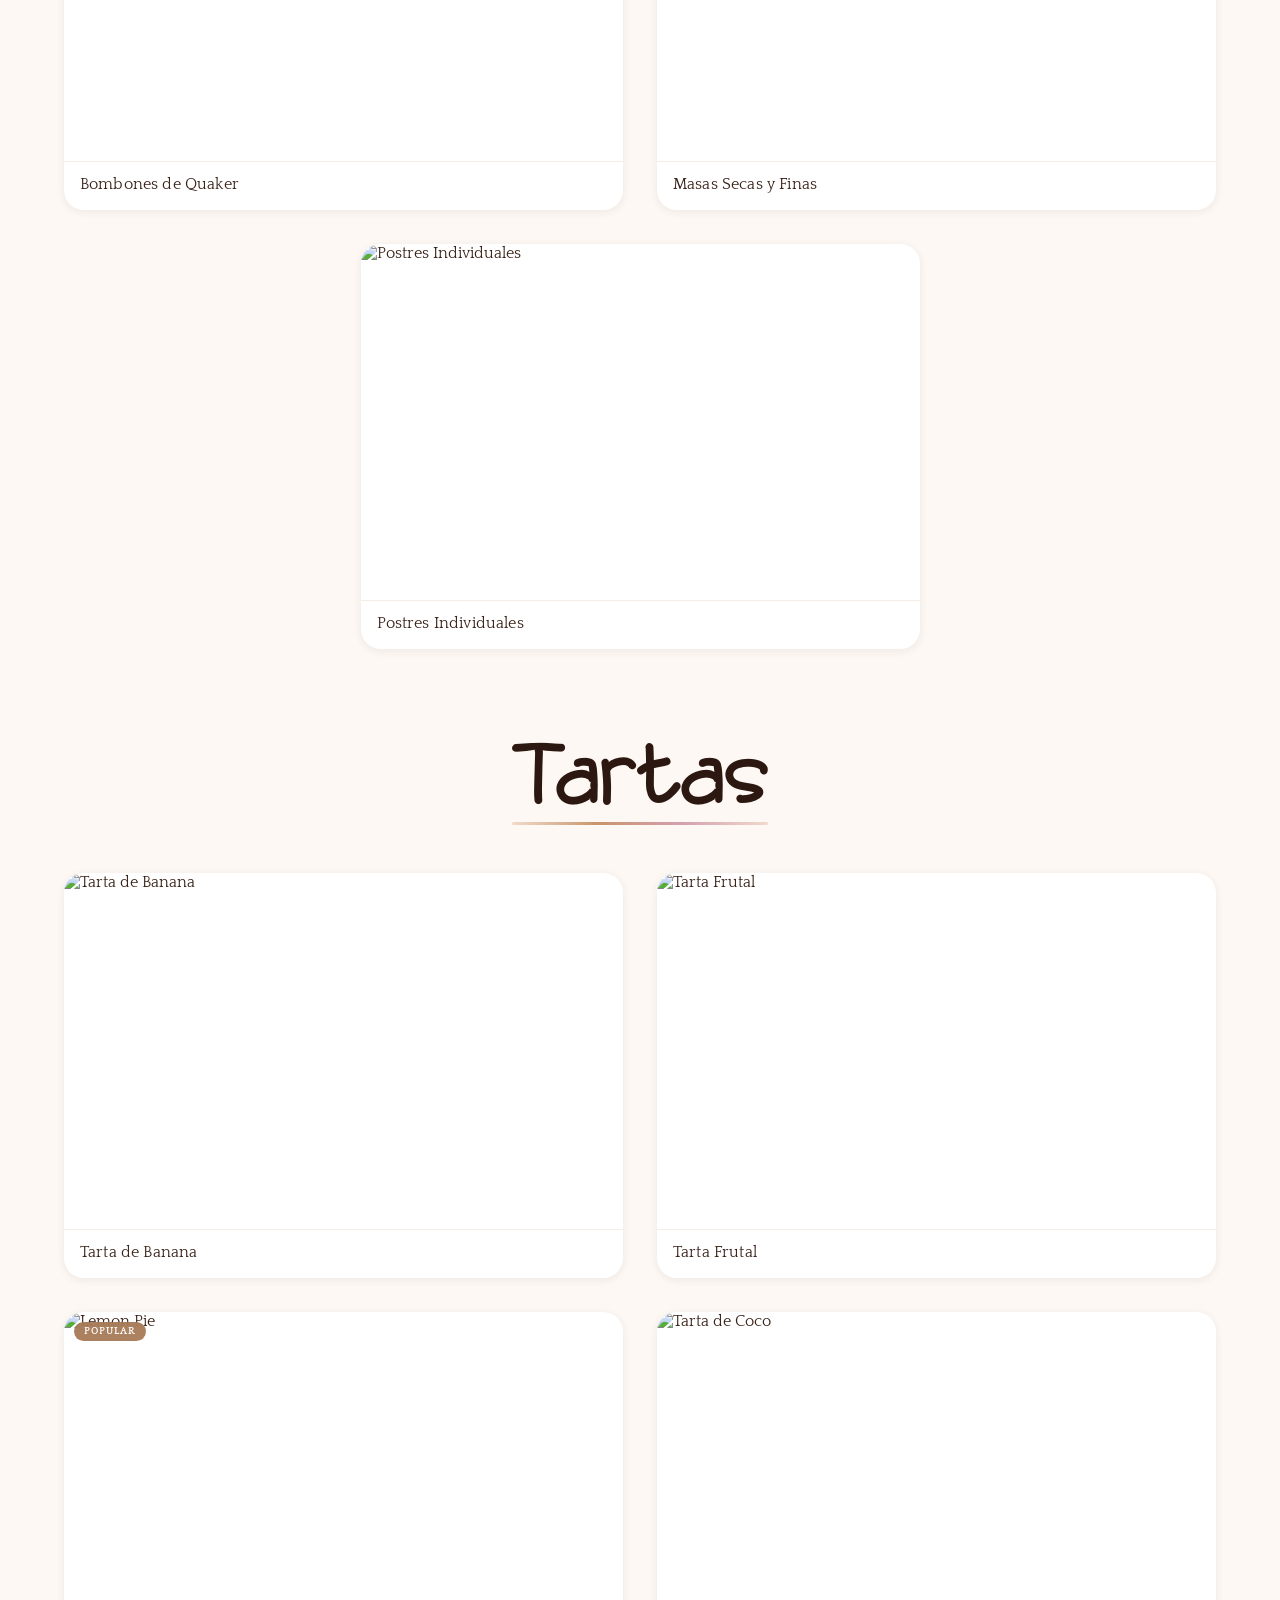
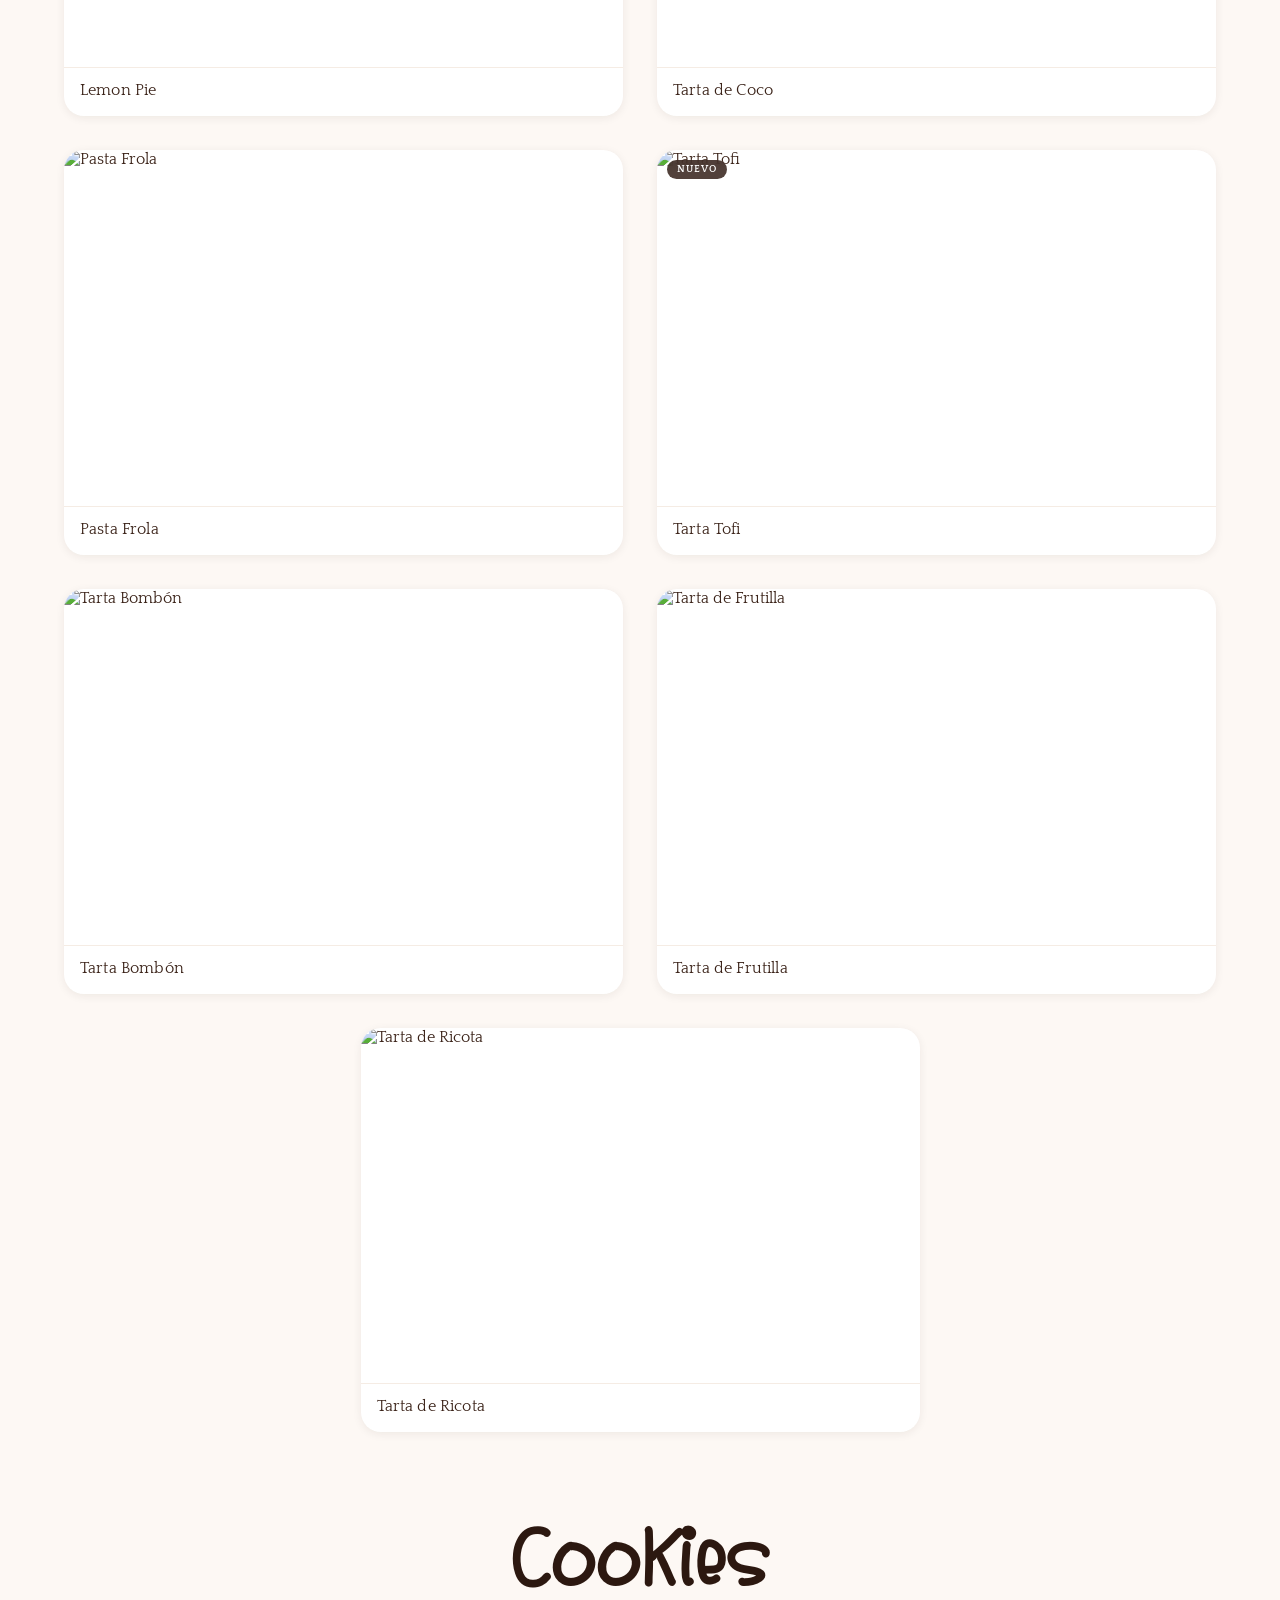
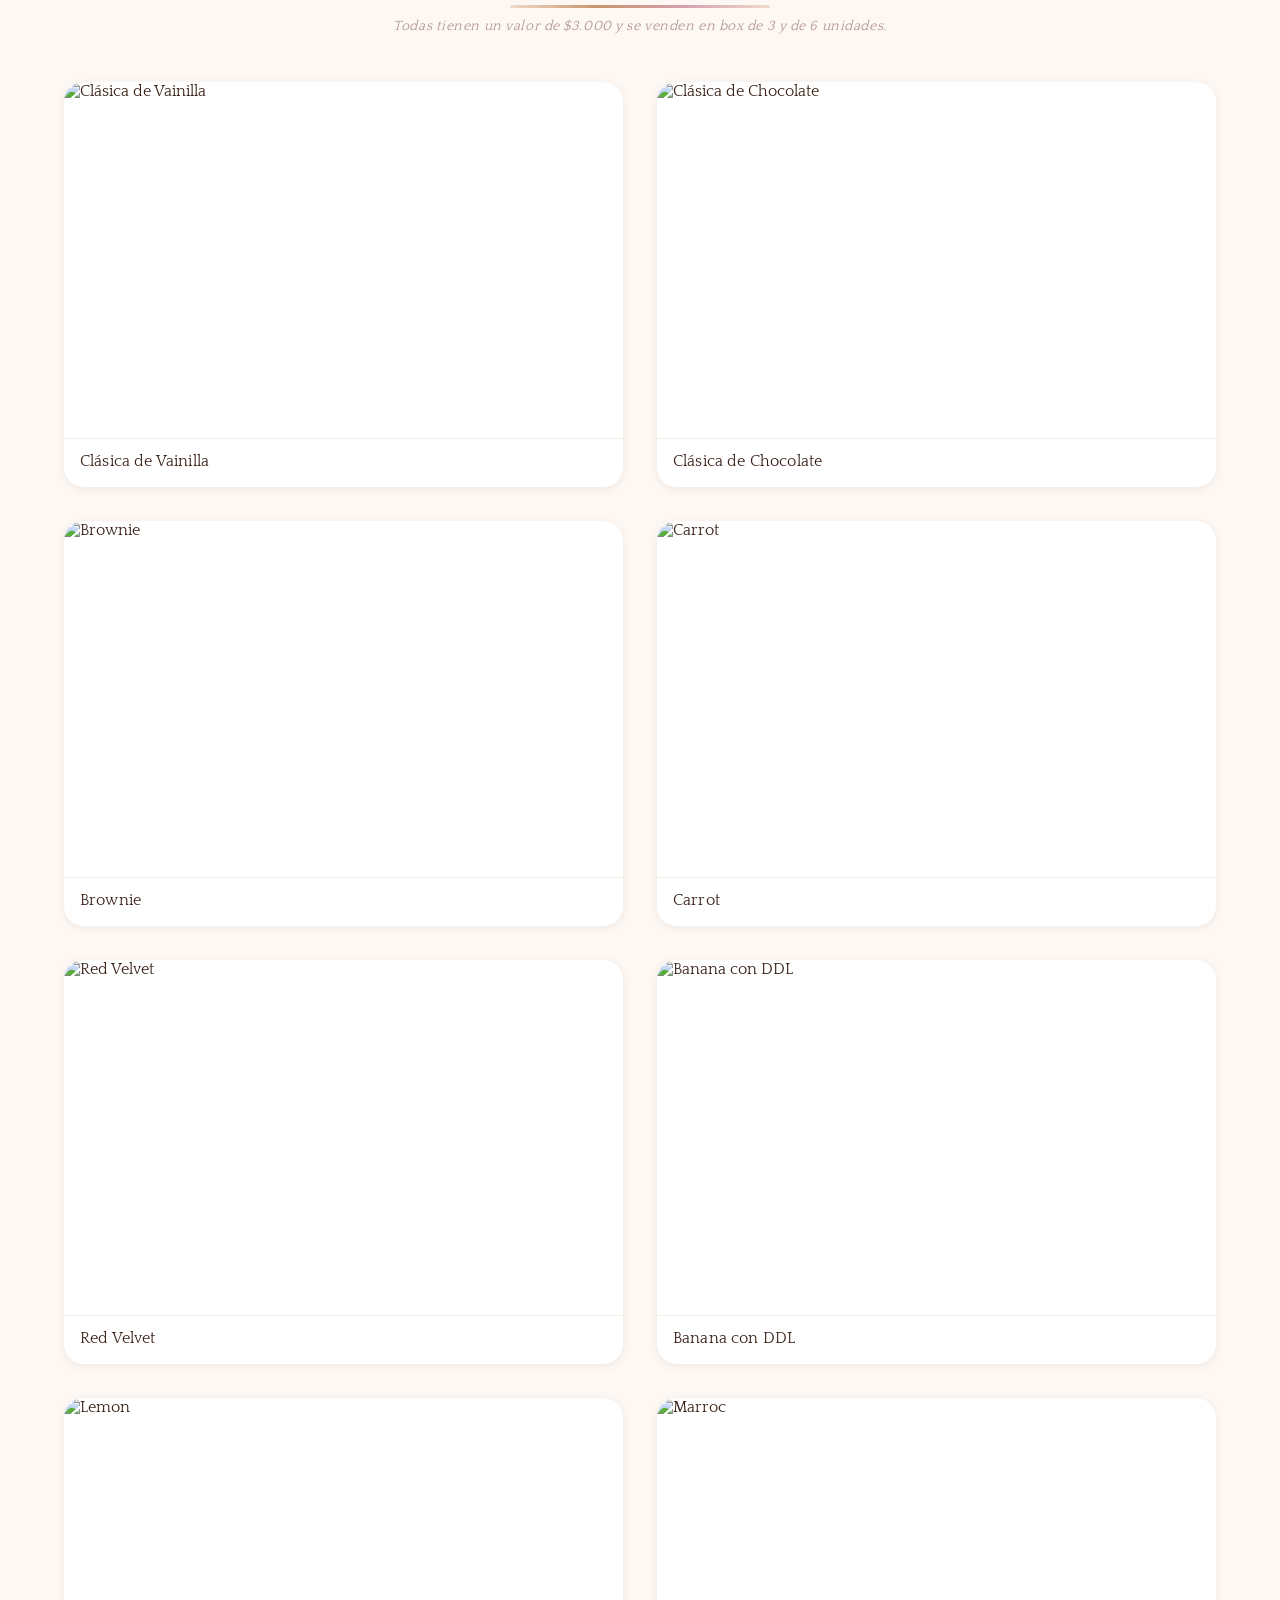
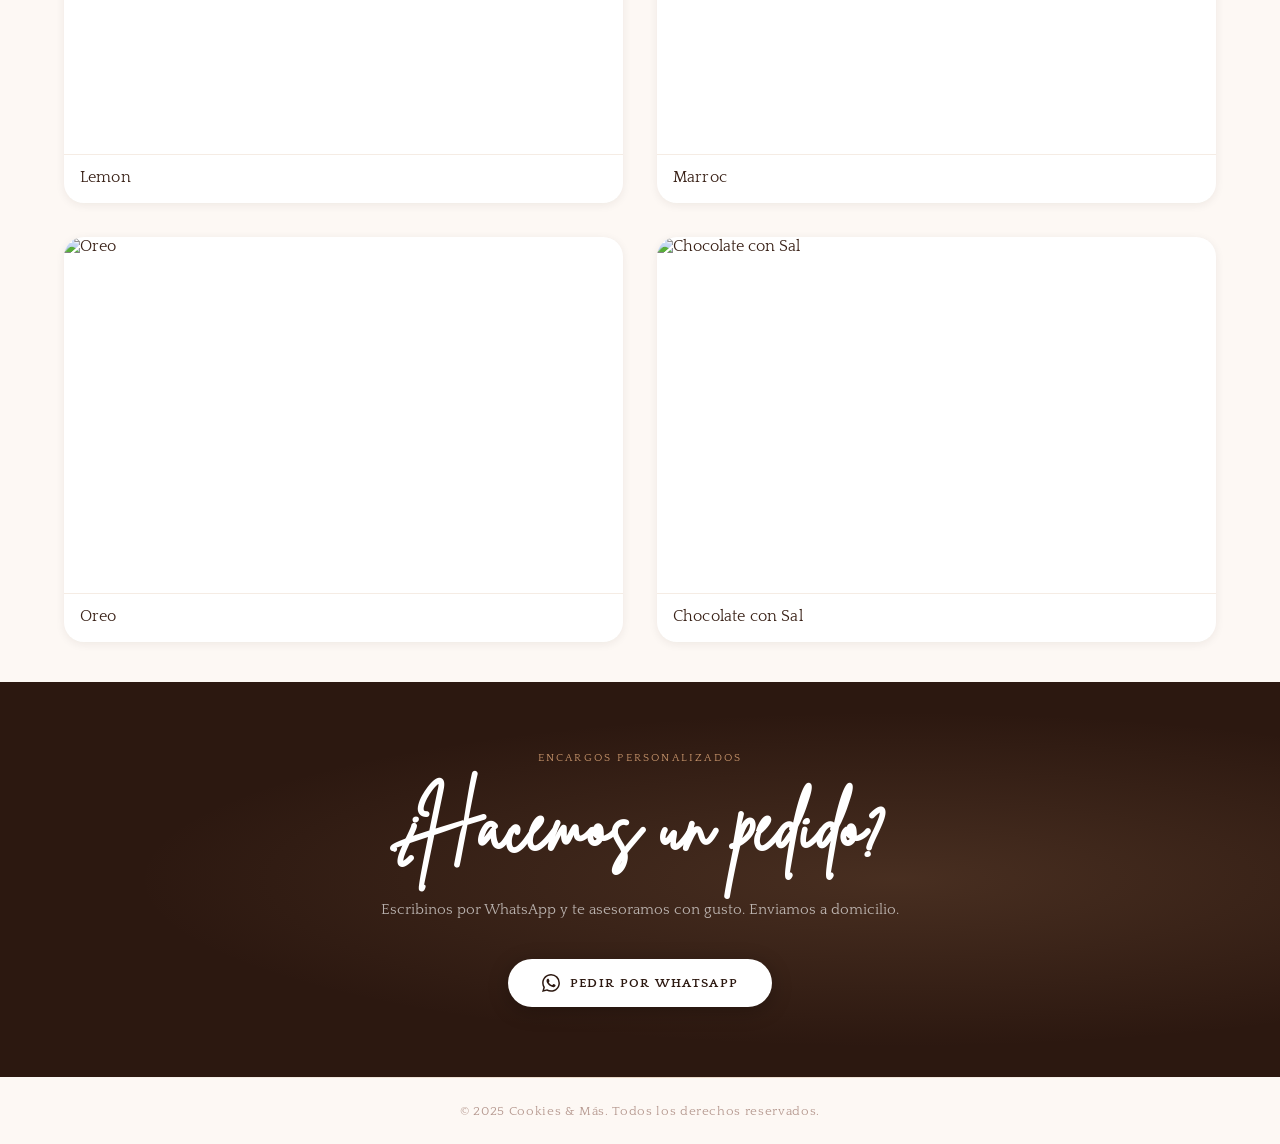
==== commit c8326220: "Add files via upload" ====
--- a/index.html
+++ b/index.html
@@ -30,17 +30,6 @@
       <h1 class="hero-title">Dulces que <em>enamoran</em></h1>
       <p class="hero-desc">Postres artesanales, tartas y cookies elaborados con los mejores ingredientes para cada ocasión especial.</p>
       <a href="#postres" class="hero-btn">Ver productos ↓</a>
-      
-      <div class="hero-mobile-box mobile-only">
-        <p class="hero-mobile-prompt">¿Qué se te antoja hoy?</p>
-        <div class="hero-mobile-cats">
-          <a href="#postres" class="cat-btn">Postres</a>
-          <a href="#tartas" class="cat-btn">Tartas</a>
-          <a href="#tortas" class="cat-btn">Tortas</a>
-          <a href="#cookies" class="cat-btn">Cookies</a>
-        </div>
-      </div>
-      
     </div>
   </section>
 
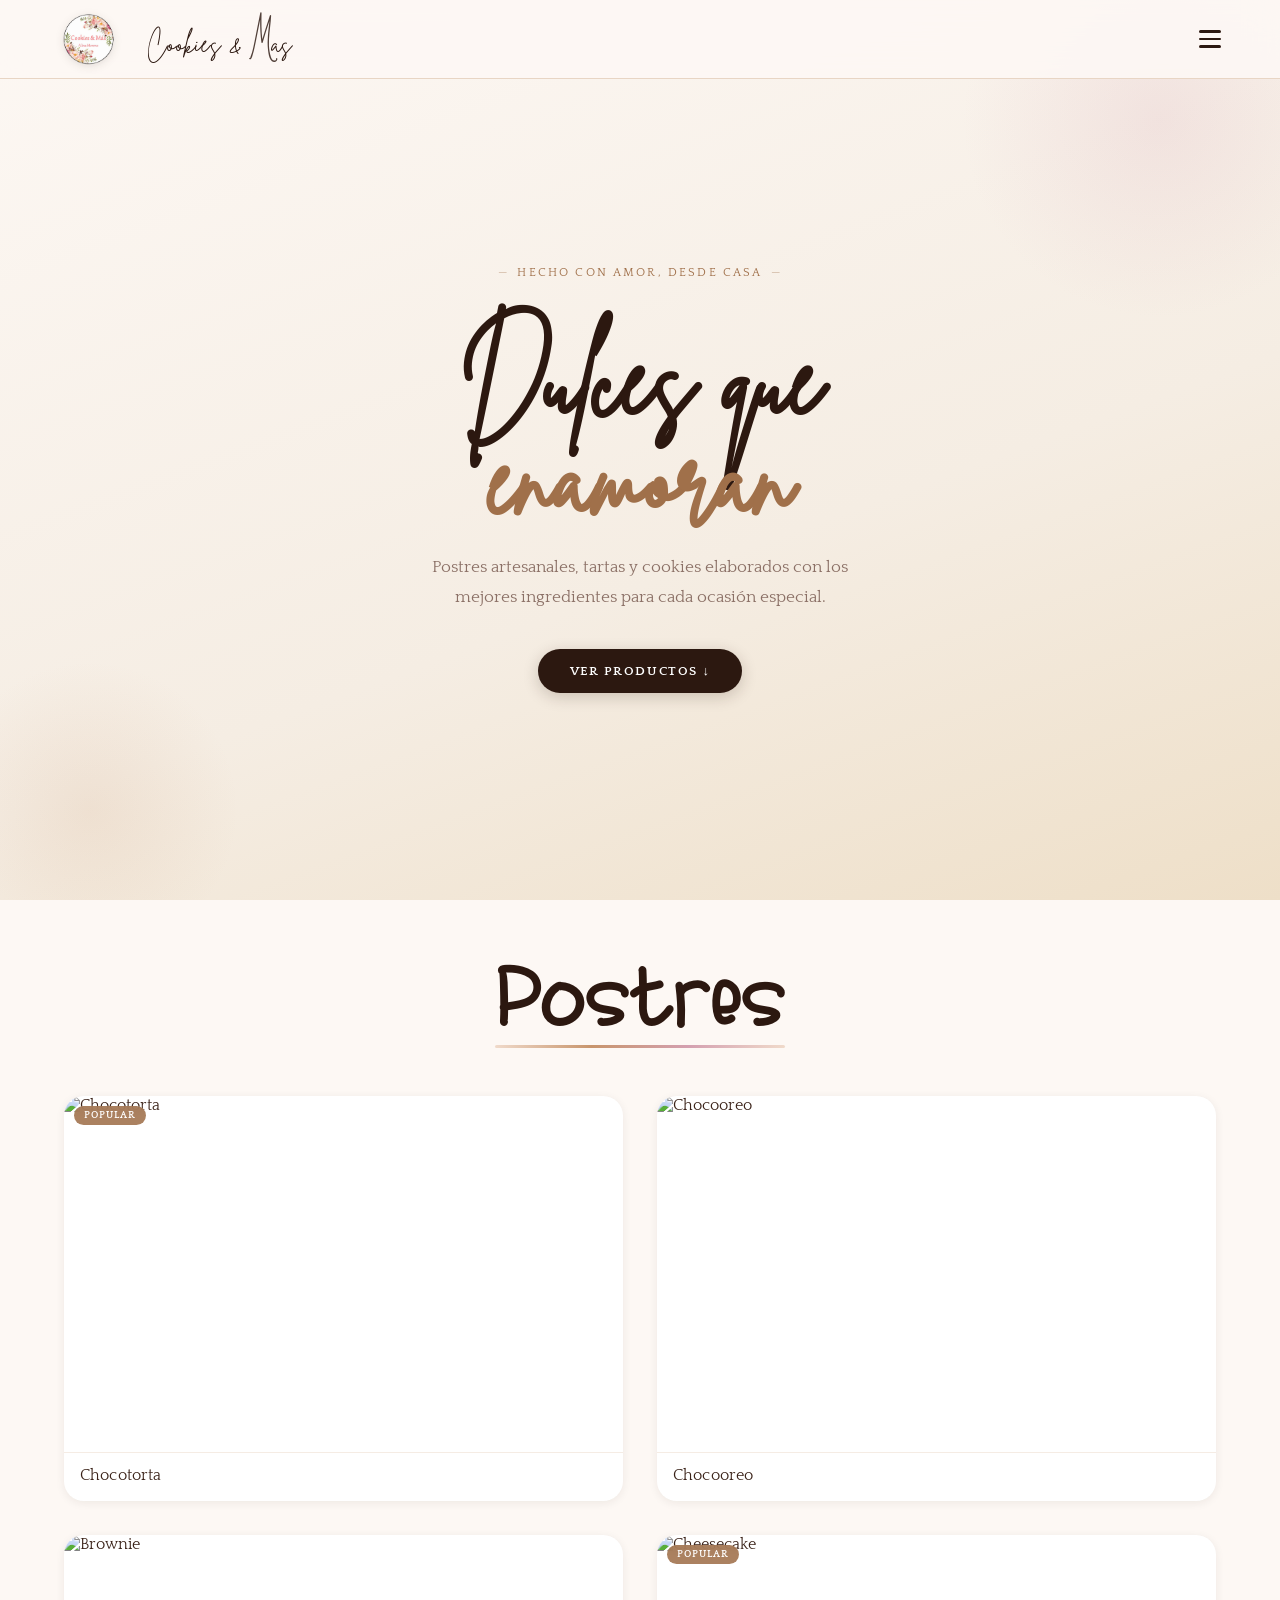
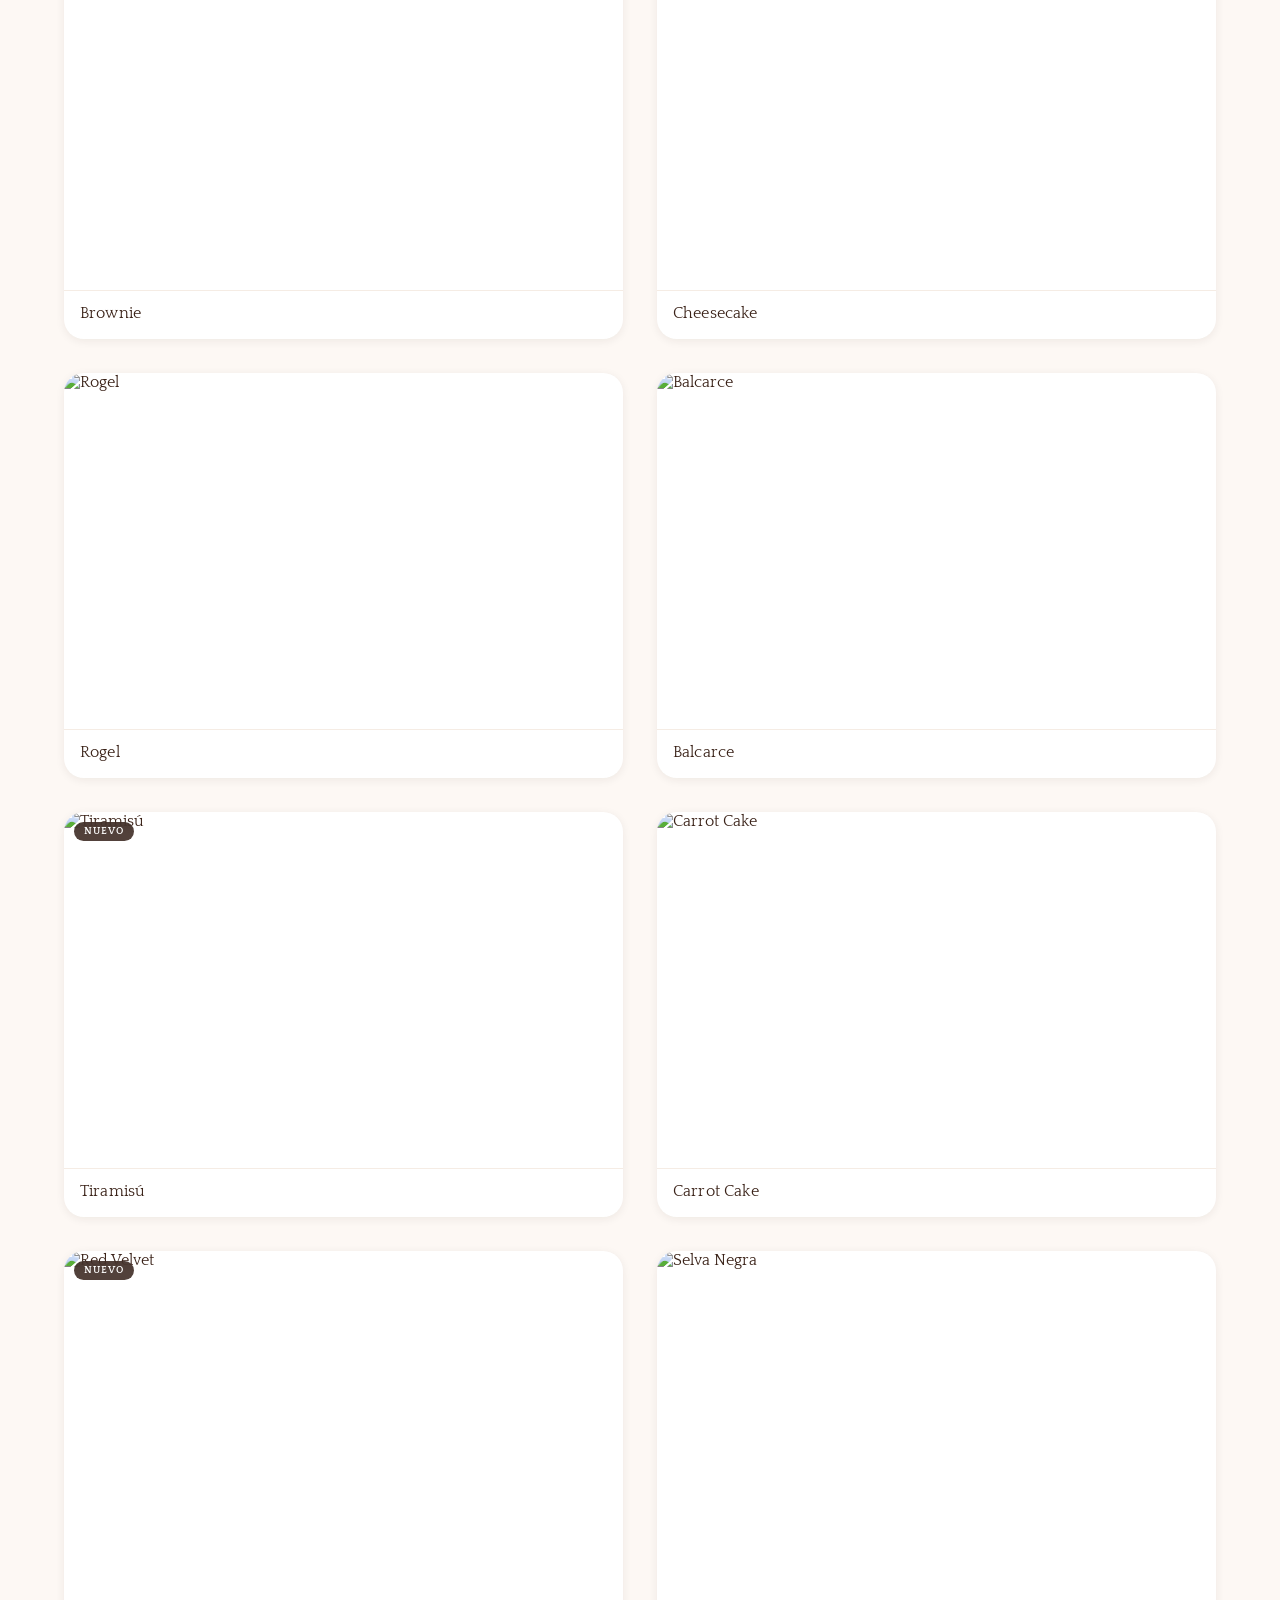
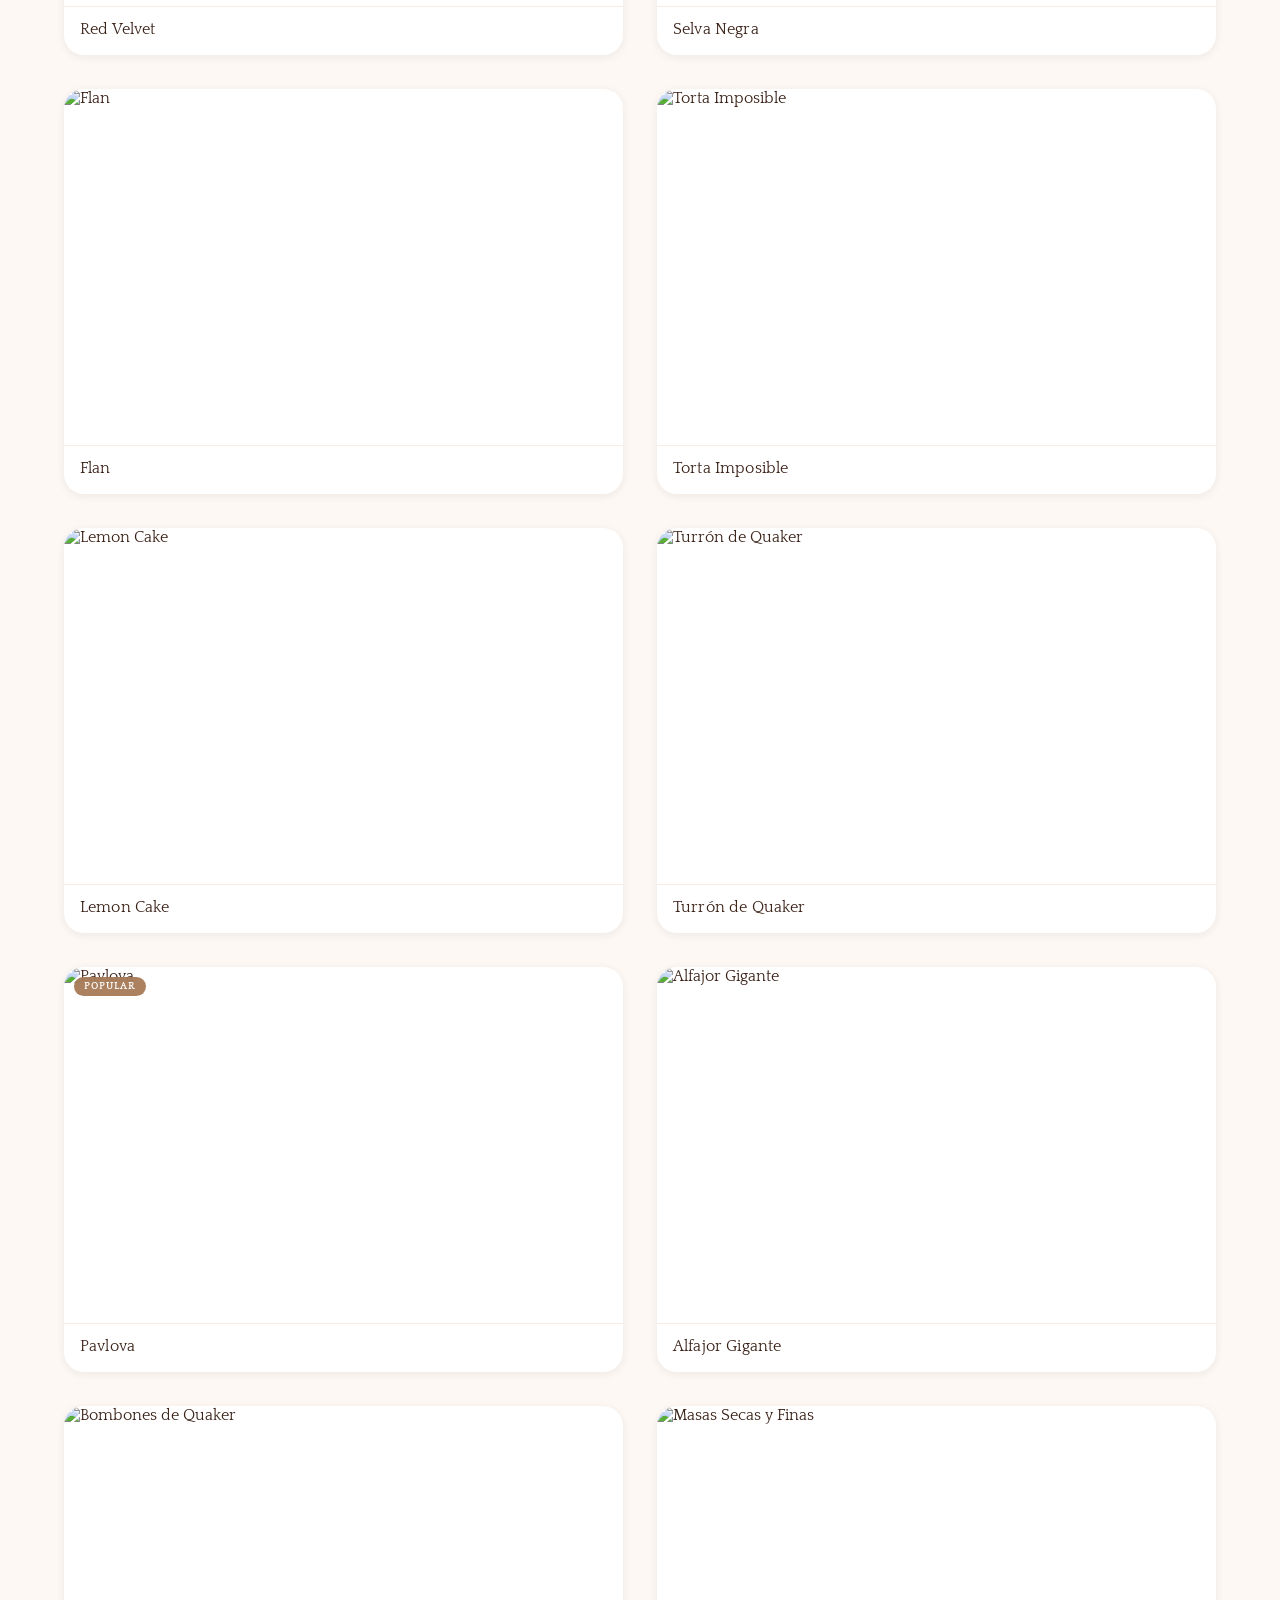
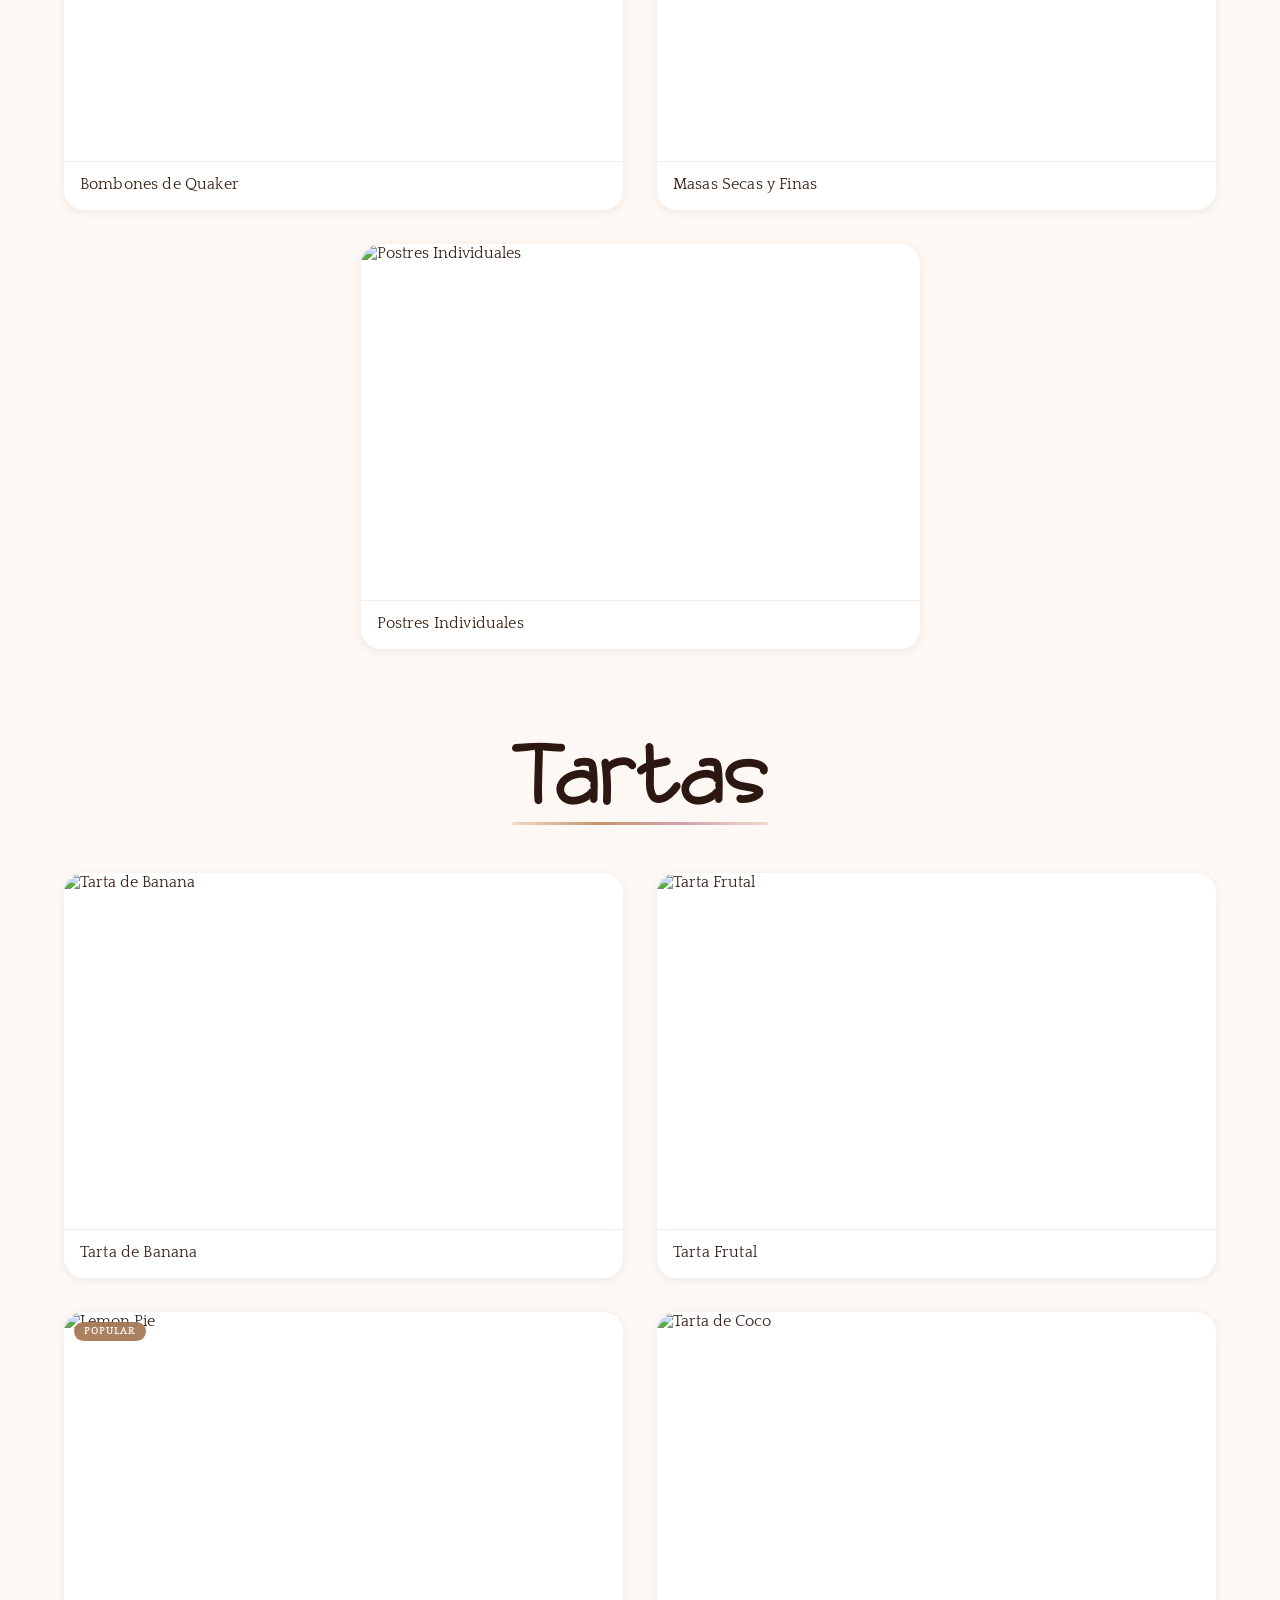
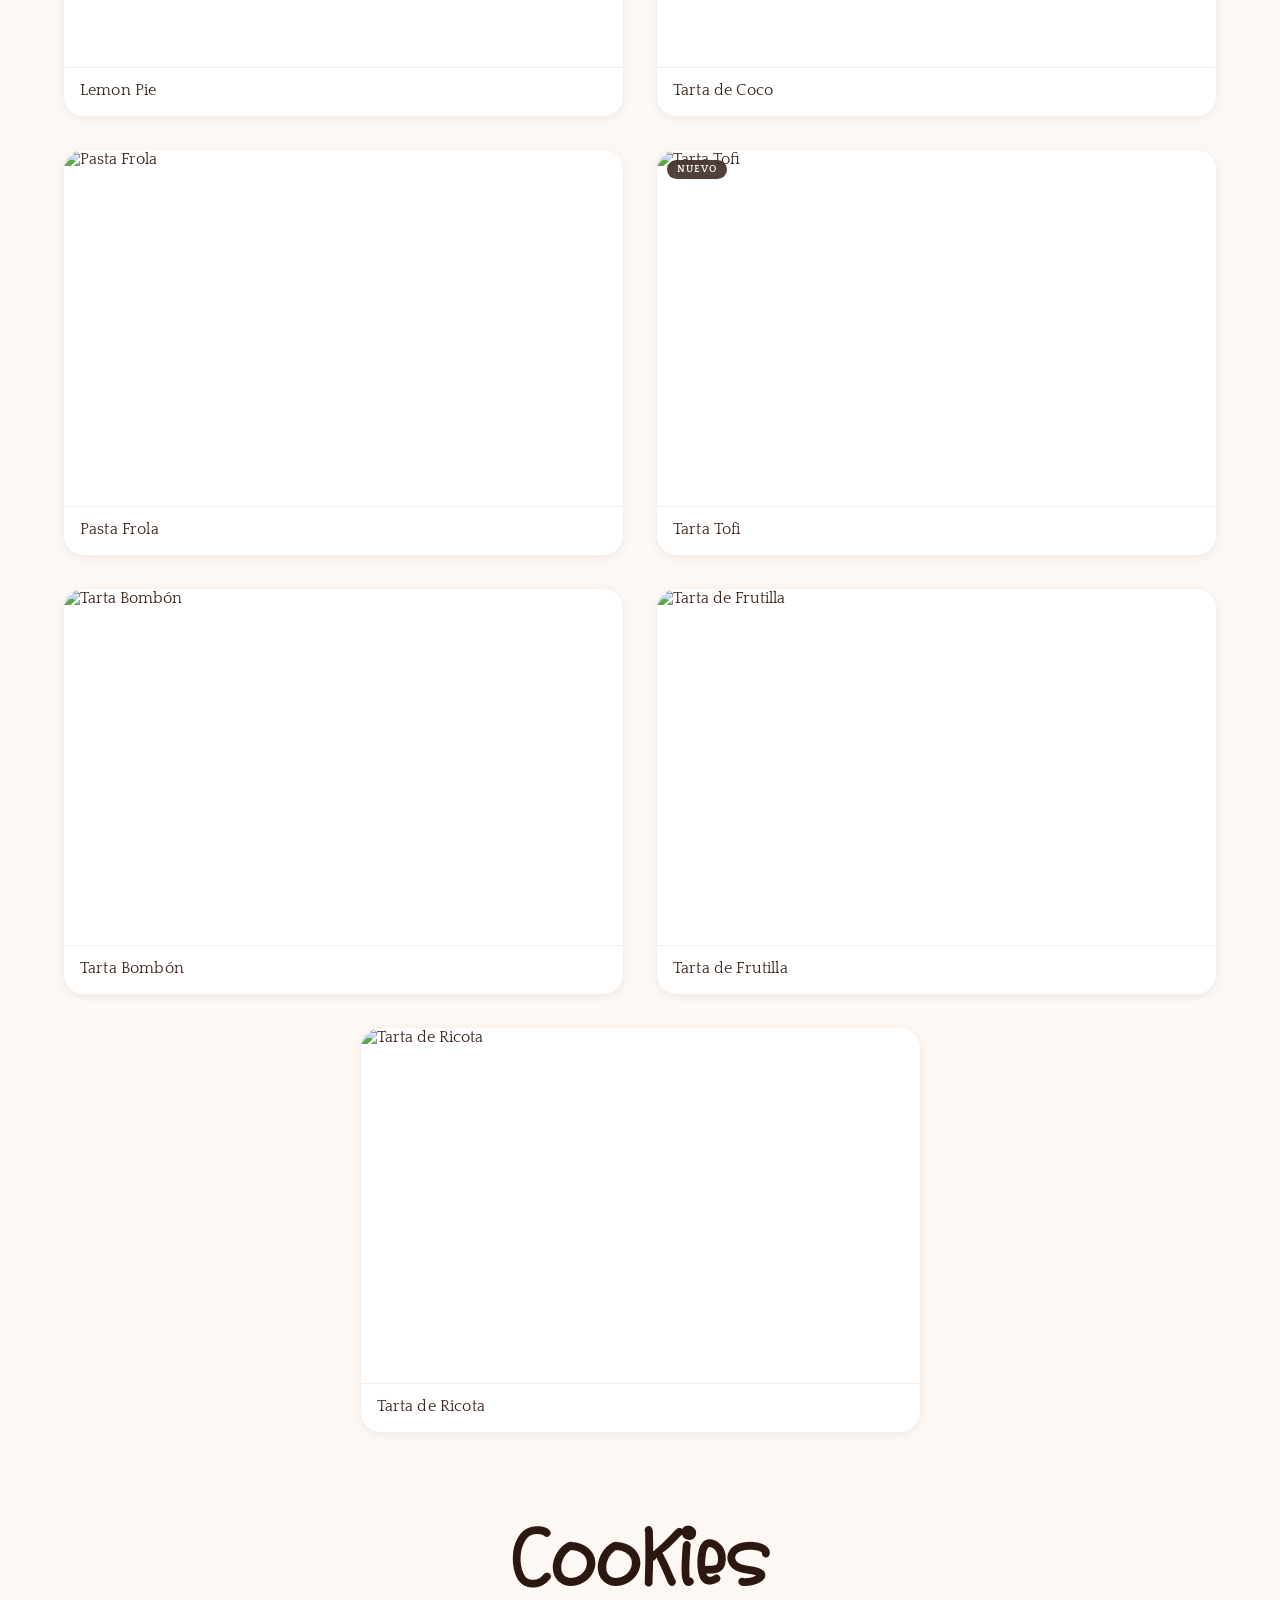
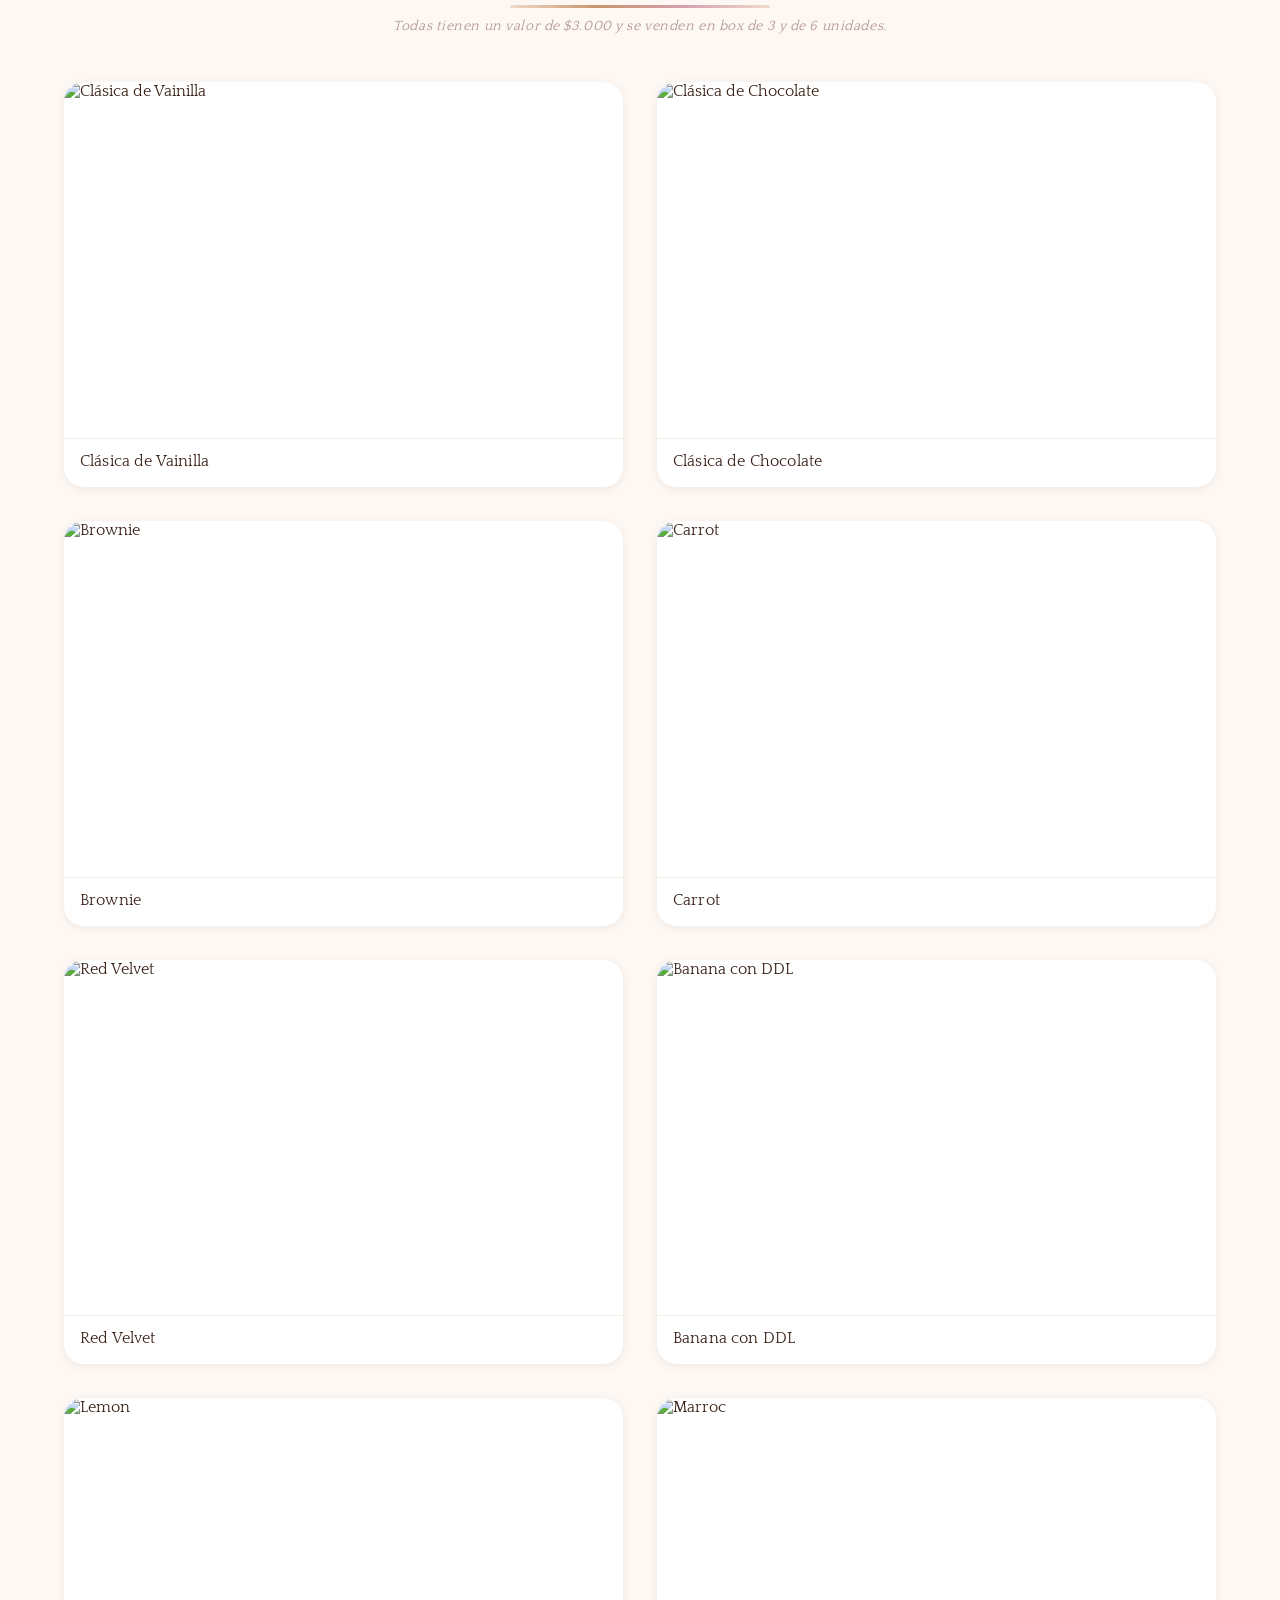
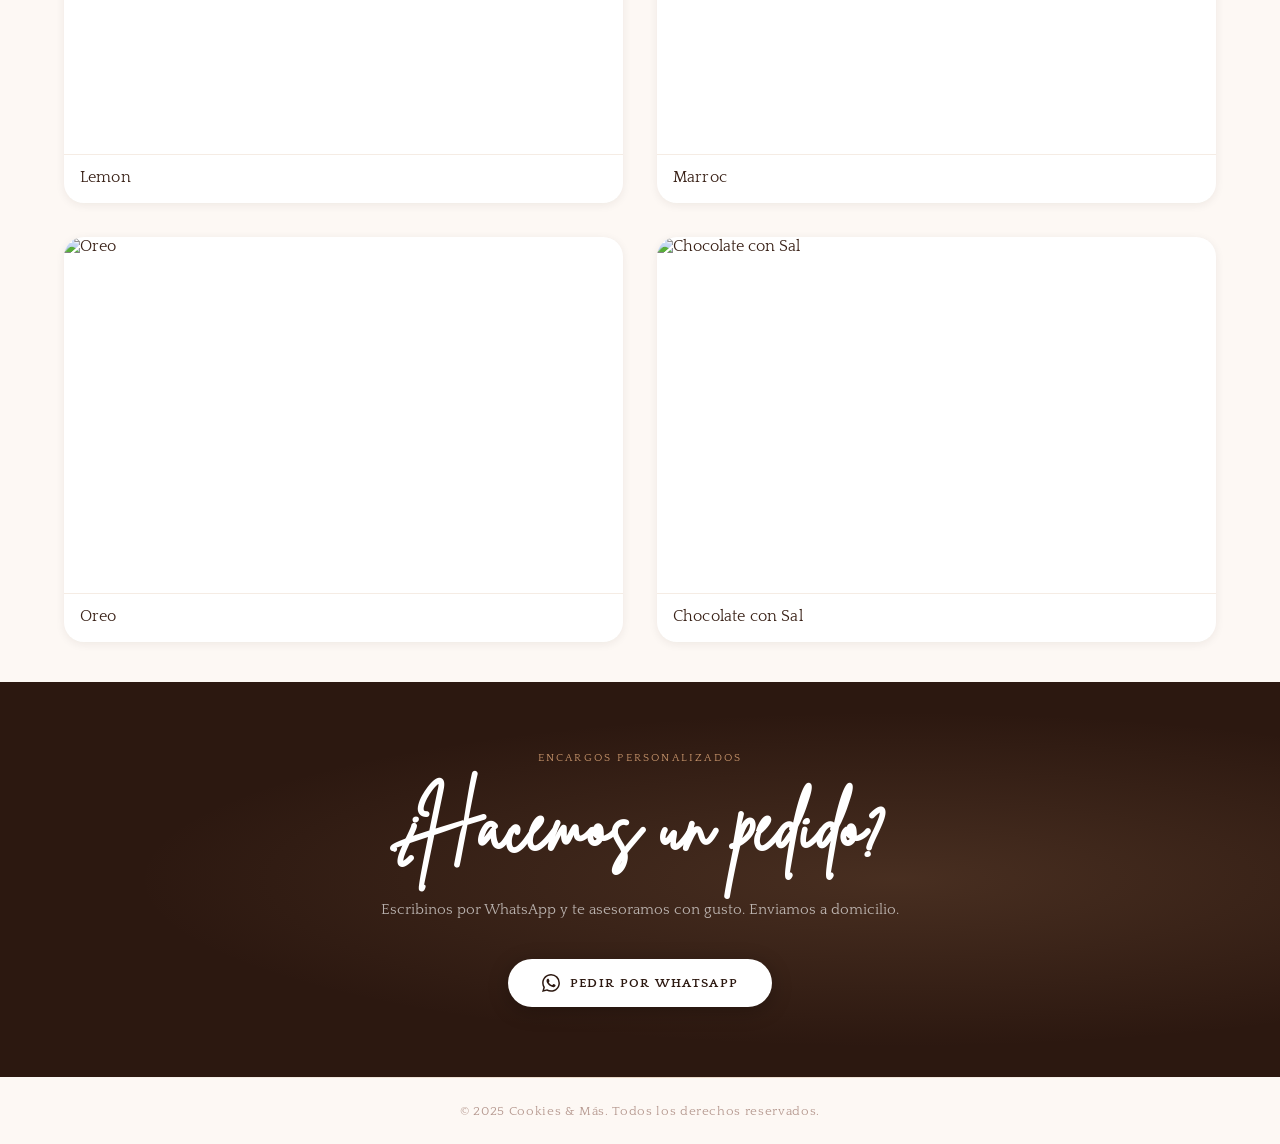
==== commit eea255c2: "Add files via upload" ====
--- a/index.html
+++ b/index.html
@@ -7,10 +7,32 @@
   <link rel="stylesheet" href="estilos.css">
   
   <script>
-    if (history.scrollRestoration) {
-      history.scrollRestoration = 'manual';
+    if (window.performance && performance.getEntriesByType) {
+      const navEntries = performance.getEntriesByType("navigation");
+      if (navEntries.length > 0) {
+        const navType = navEntries[0].type;
+
+        if (navType === "reload") {
+          // 1. Si recarga (F5), quitamos el #titulo de la URL limpiamente y lo mandamos al inicio
+          if (window.location.hash) {
+            history.replaceState(null, null, window.location.pathname + window.location.search);
+          }
+          if (history.scrollRestoration) history.scrollRestoration = 'manual';
+          window.scrollTo(0, 0);
+
+        } else if (navType === "back_forward") {
+          // 2. Si vuelve hacia "Atrás" desde un producto, activamos la memoria automática del navegador
+          if (history.scrollRestoration) history.scrollRestoration = 'auto';
+
+        } else {
+          // 3. Navegación normal (ej: entra escribiendo la web).
+          if (!window.location.hash) {
+            if (history.scrollRestoration) history.scrollRestoration = 'manual';
+            window.scrollTo(0, 0);
+          }
+        }
+      }
     }
-    window.scrollTo(0, 0);
   </script>
 </head>
 <body>
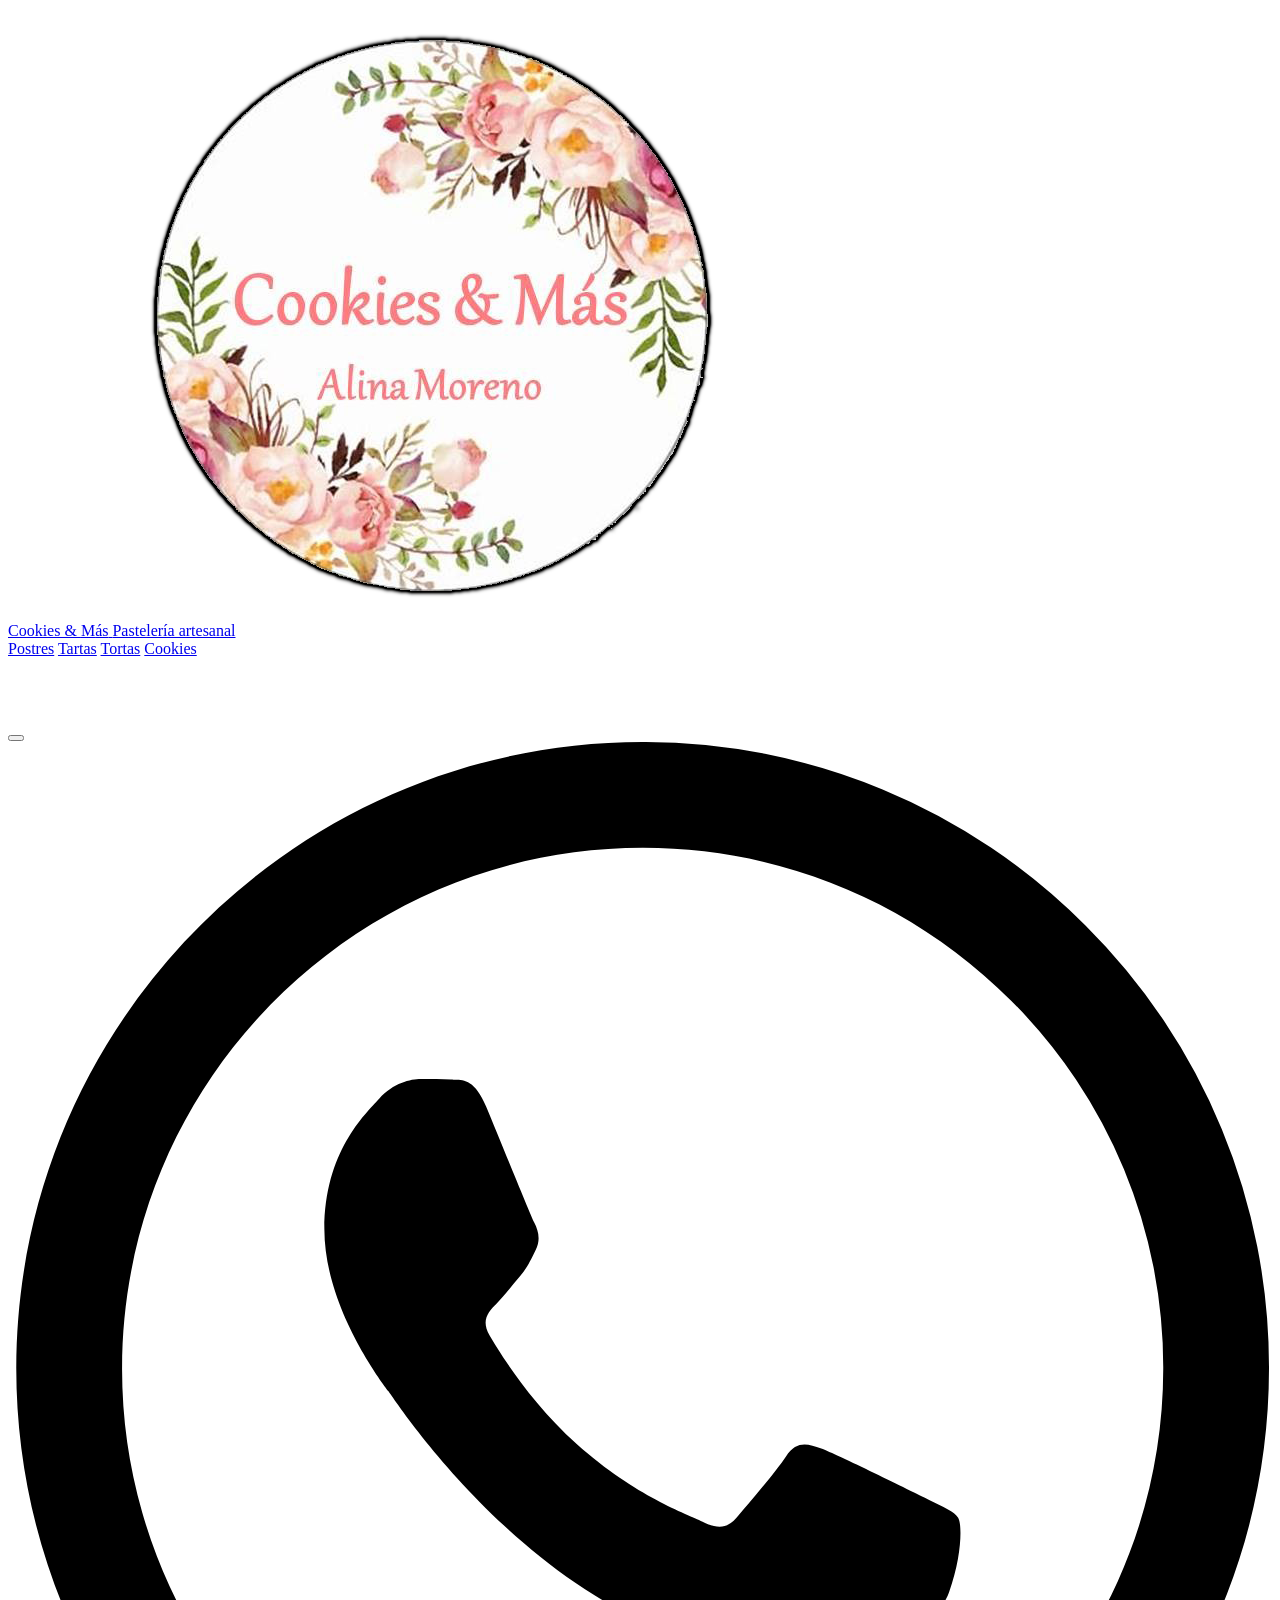
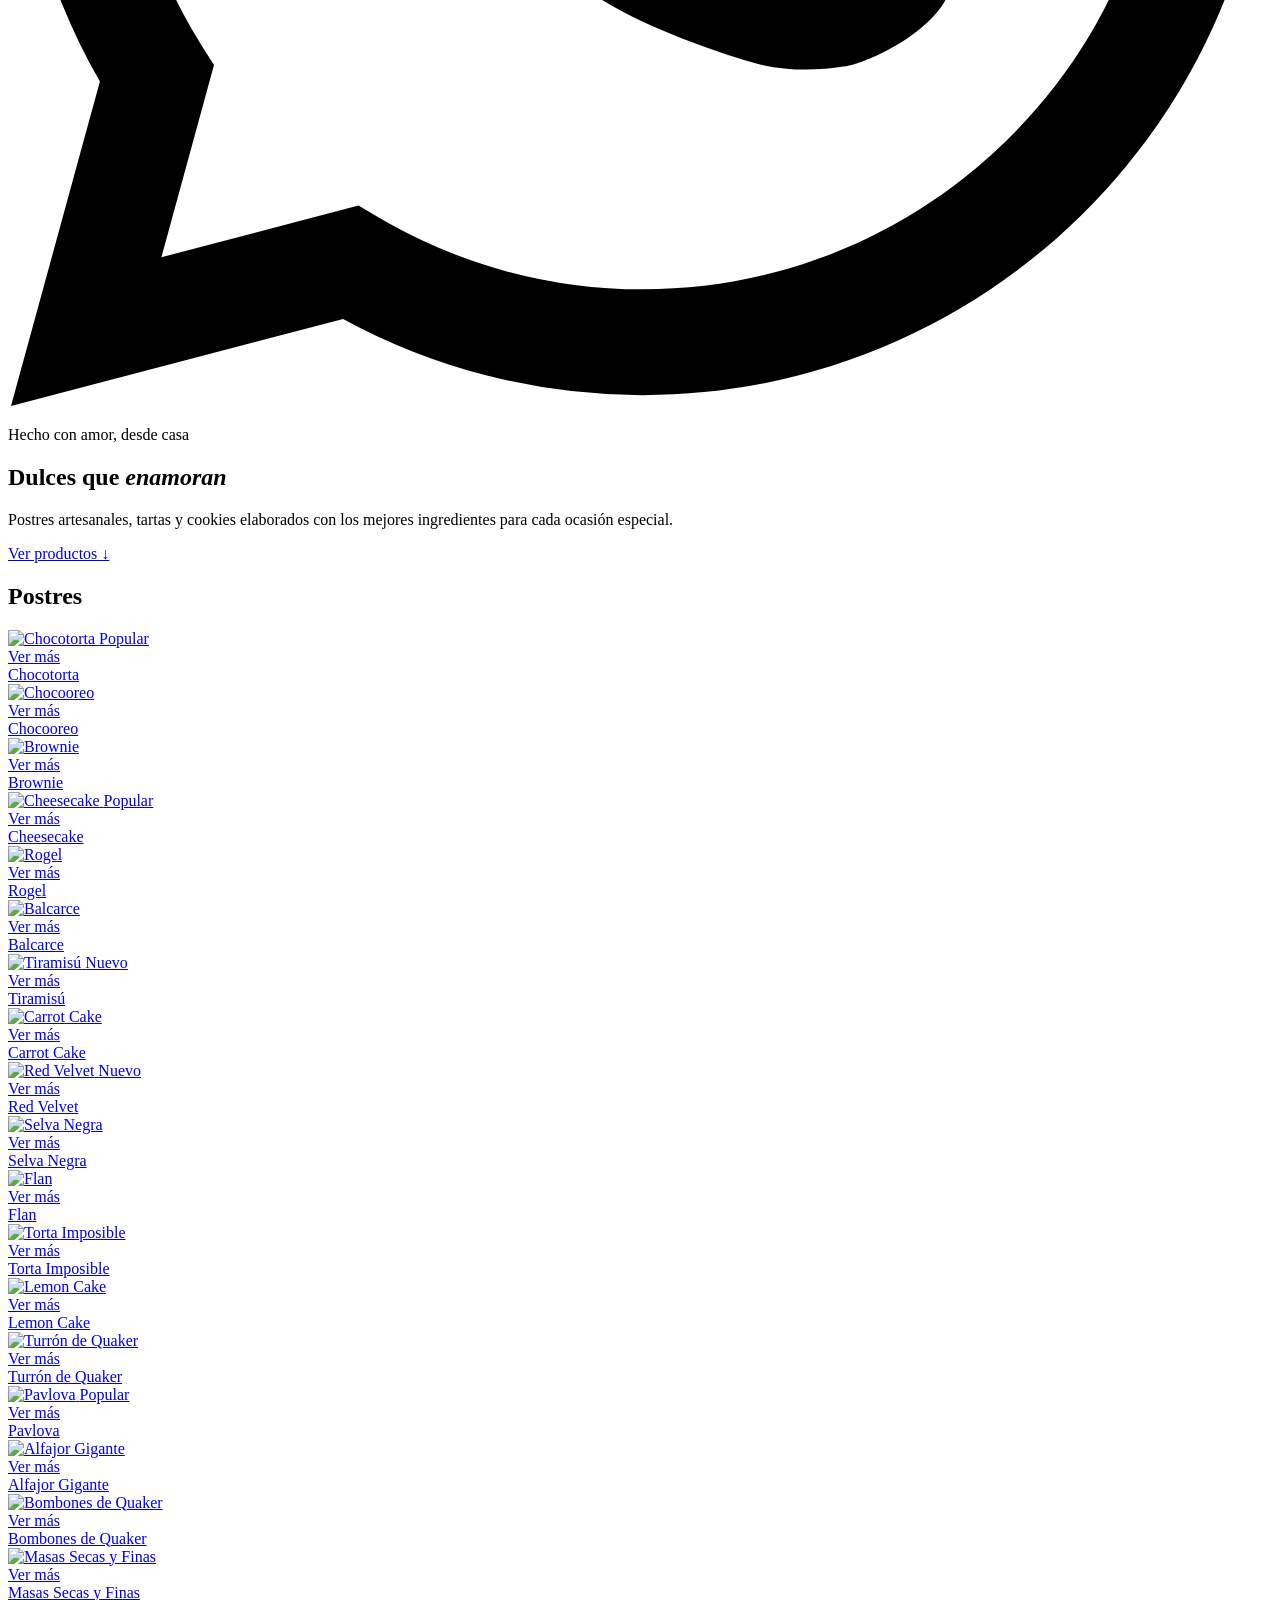
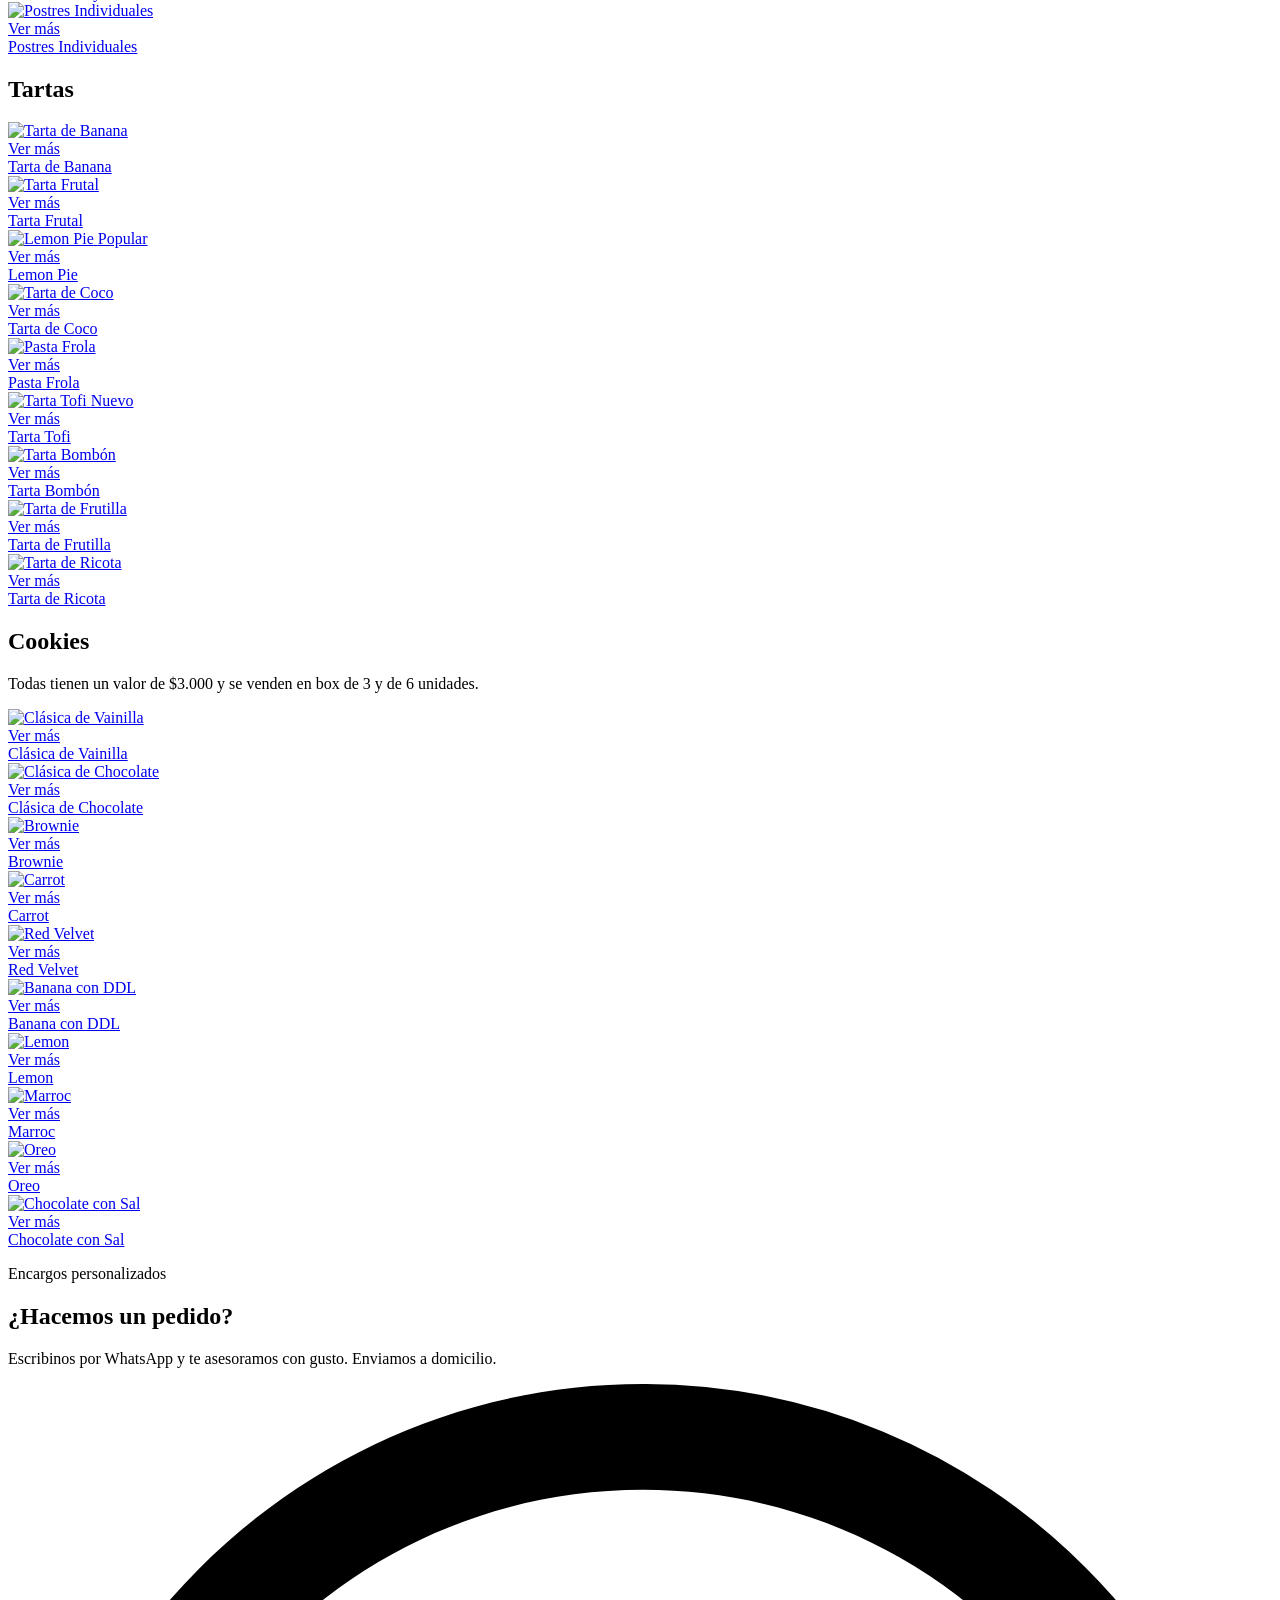
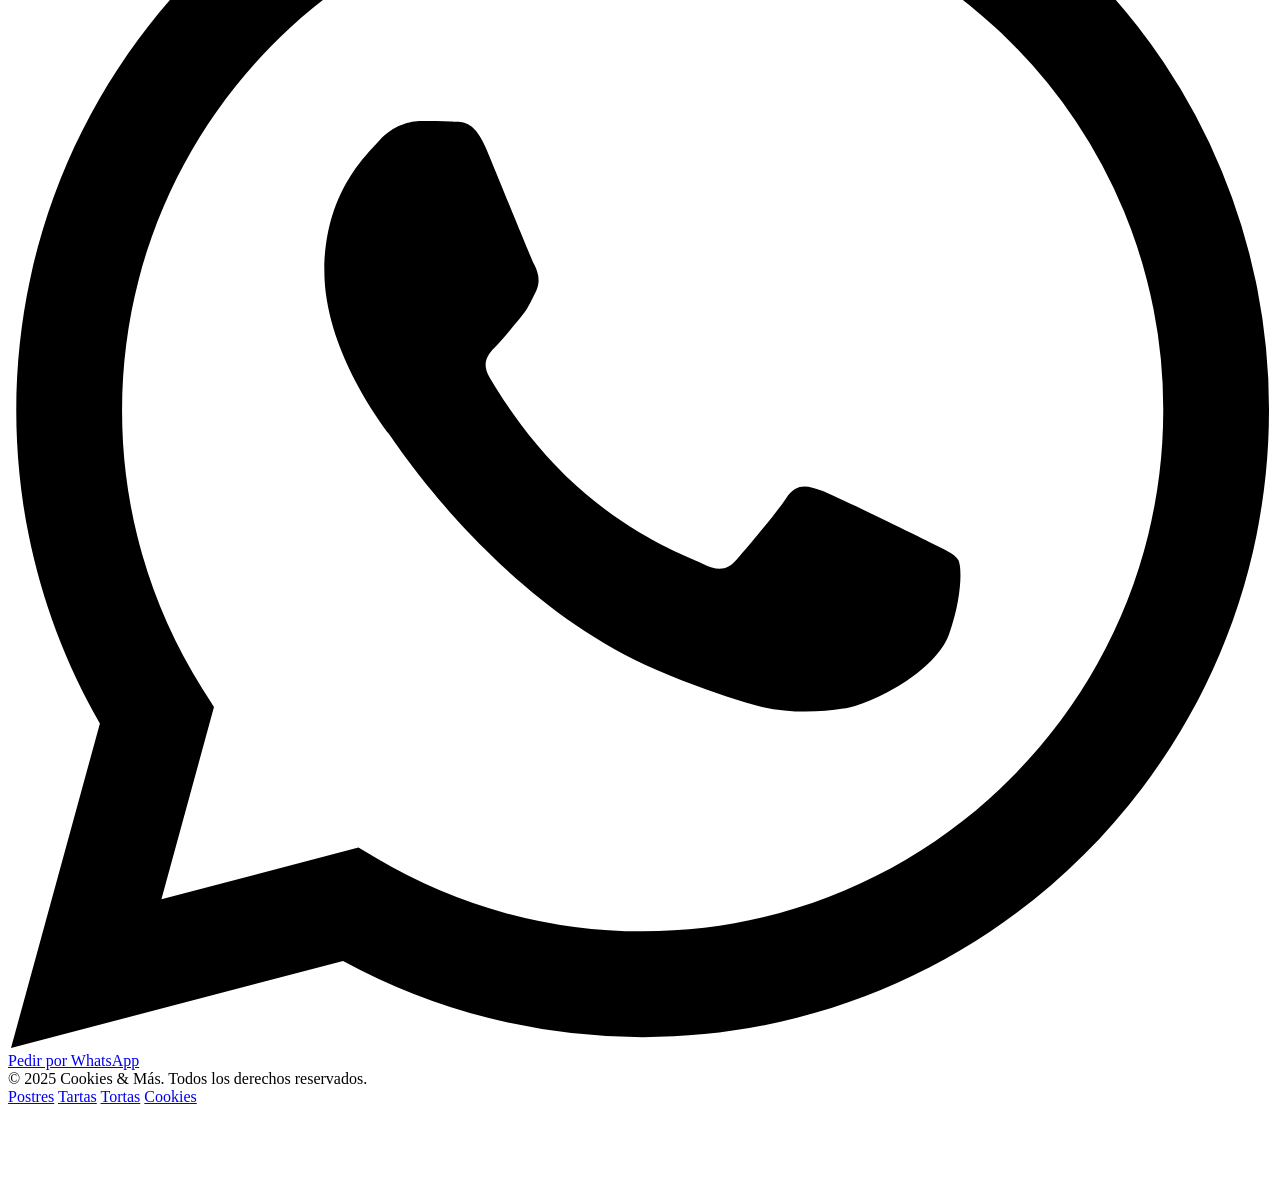
==== commit 29d0ef00: "Add files via upload" ====
--- a/index.html
+++ b/index.html
@@ -4,8 +4,7 @@
   <meta charset="UTF-8">
   <meta name="viewport" content="width=device-width, initial-scale=1.0">
   <title>Cookies &amp; Más</title>
-  <link rel="stylesheet" href="estilos.css">
-  
+  <link rel="icon" type="image/png" href="logo.png">  
   <script>
     if (window.performance && performance.getEntriesByType) {
       const navEntries = performance.getEntriesByType("navigation");
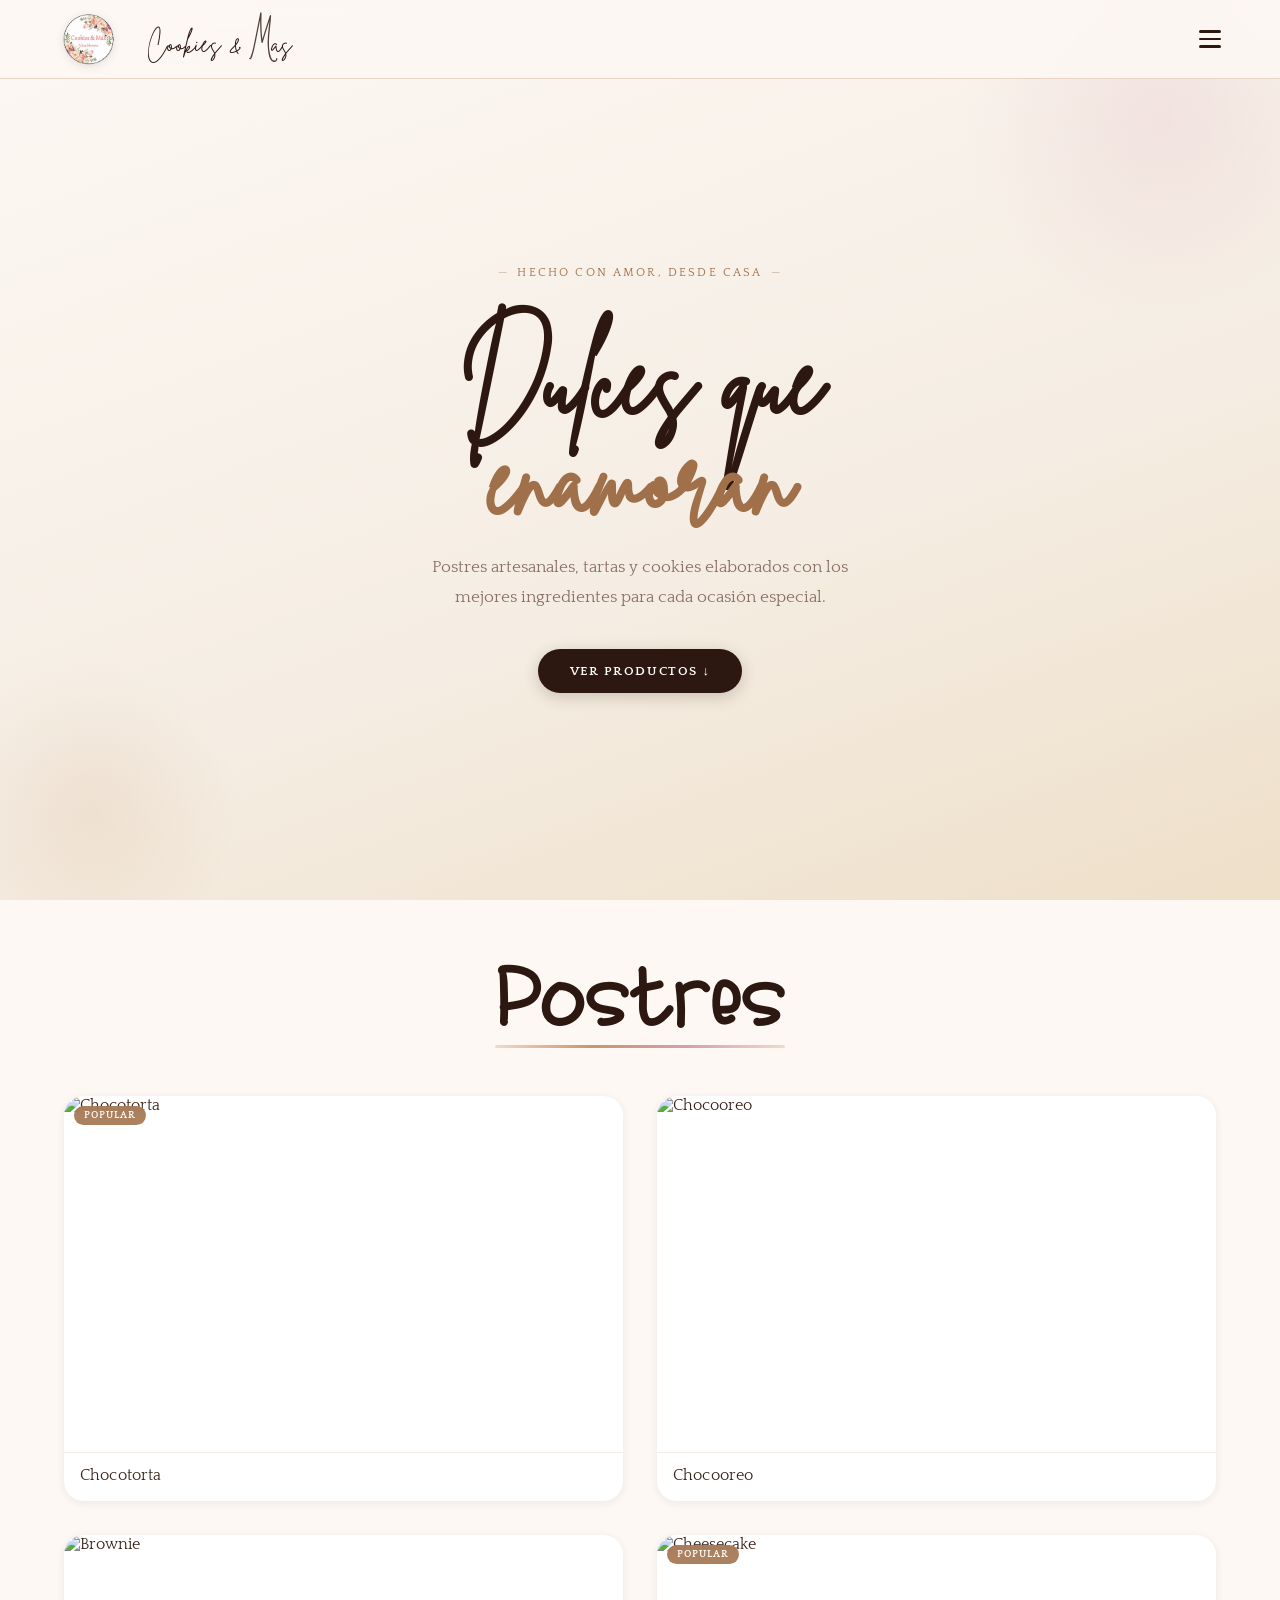
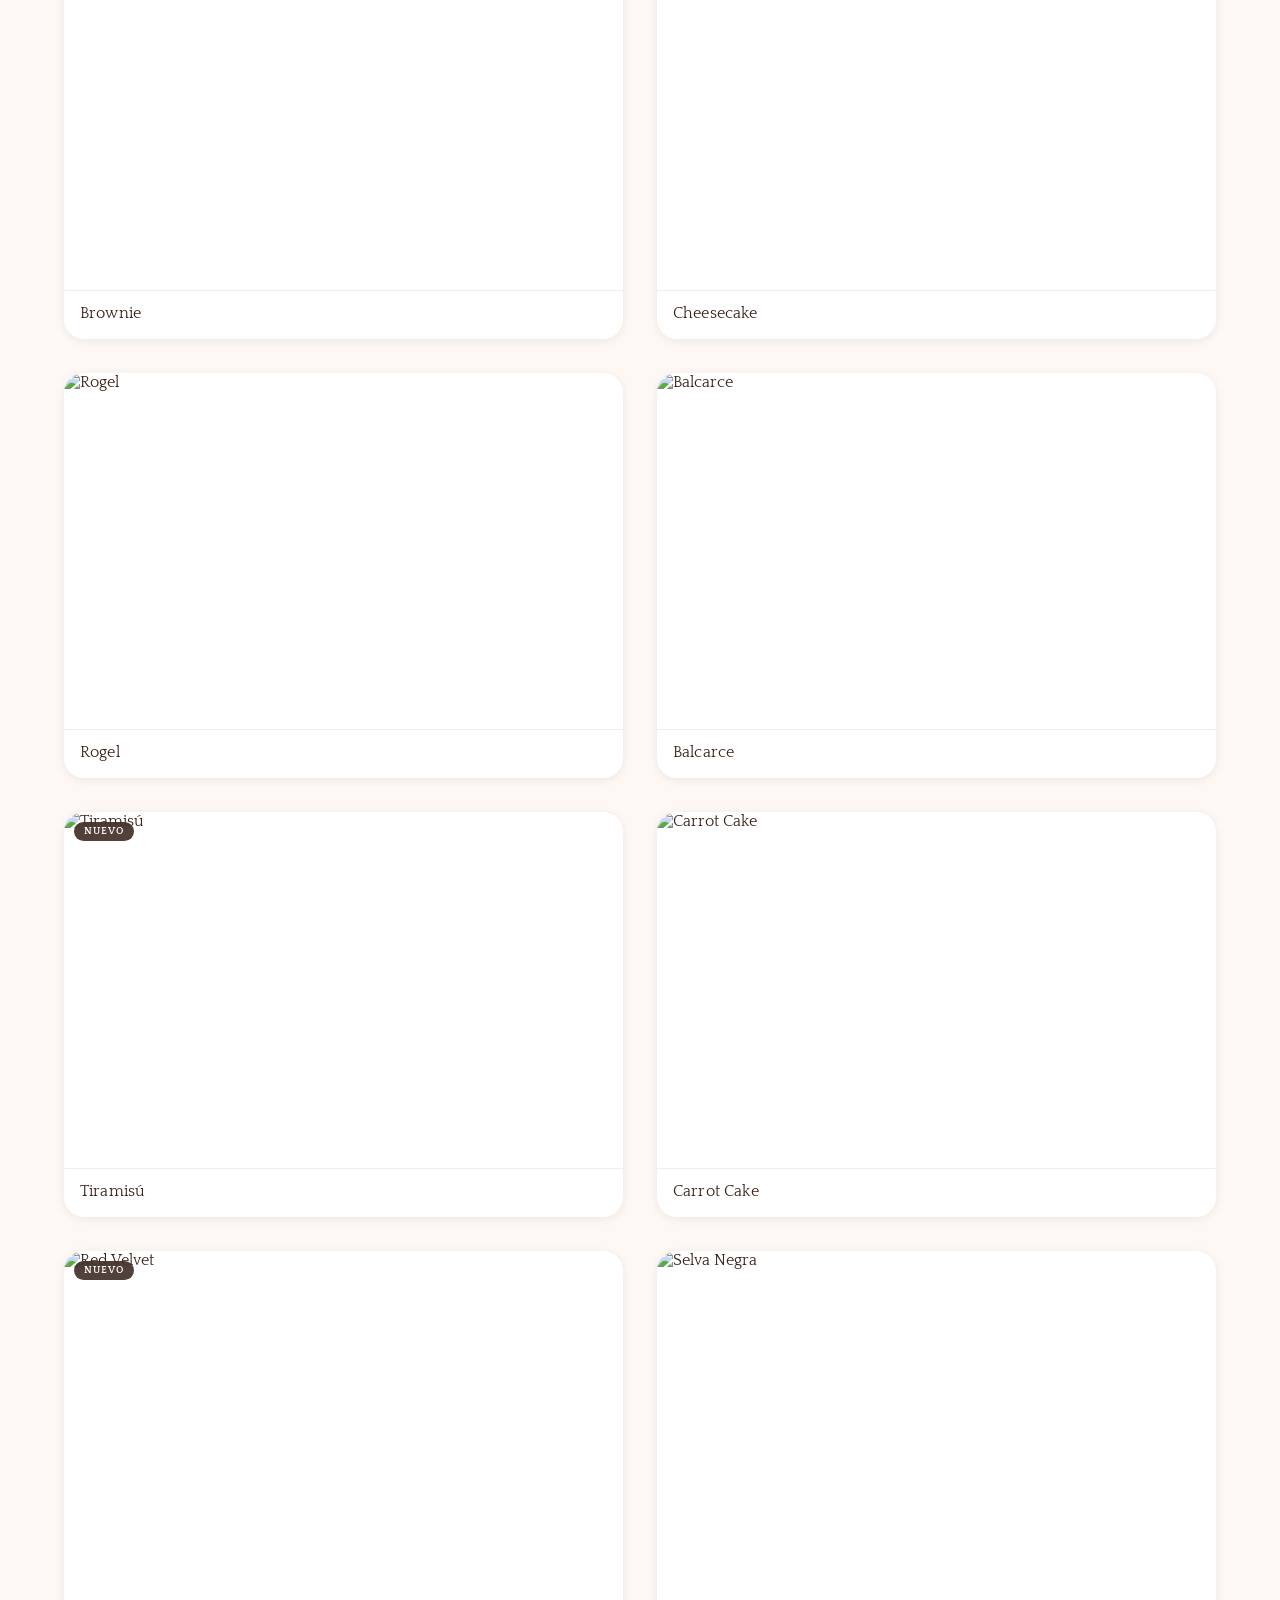
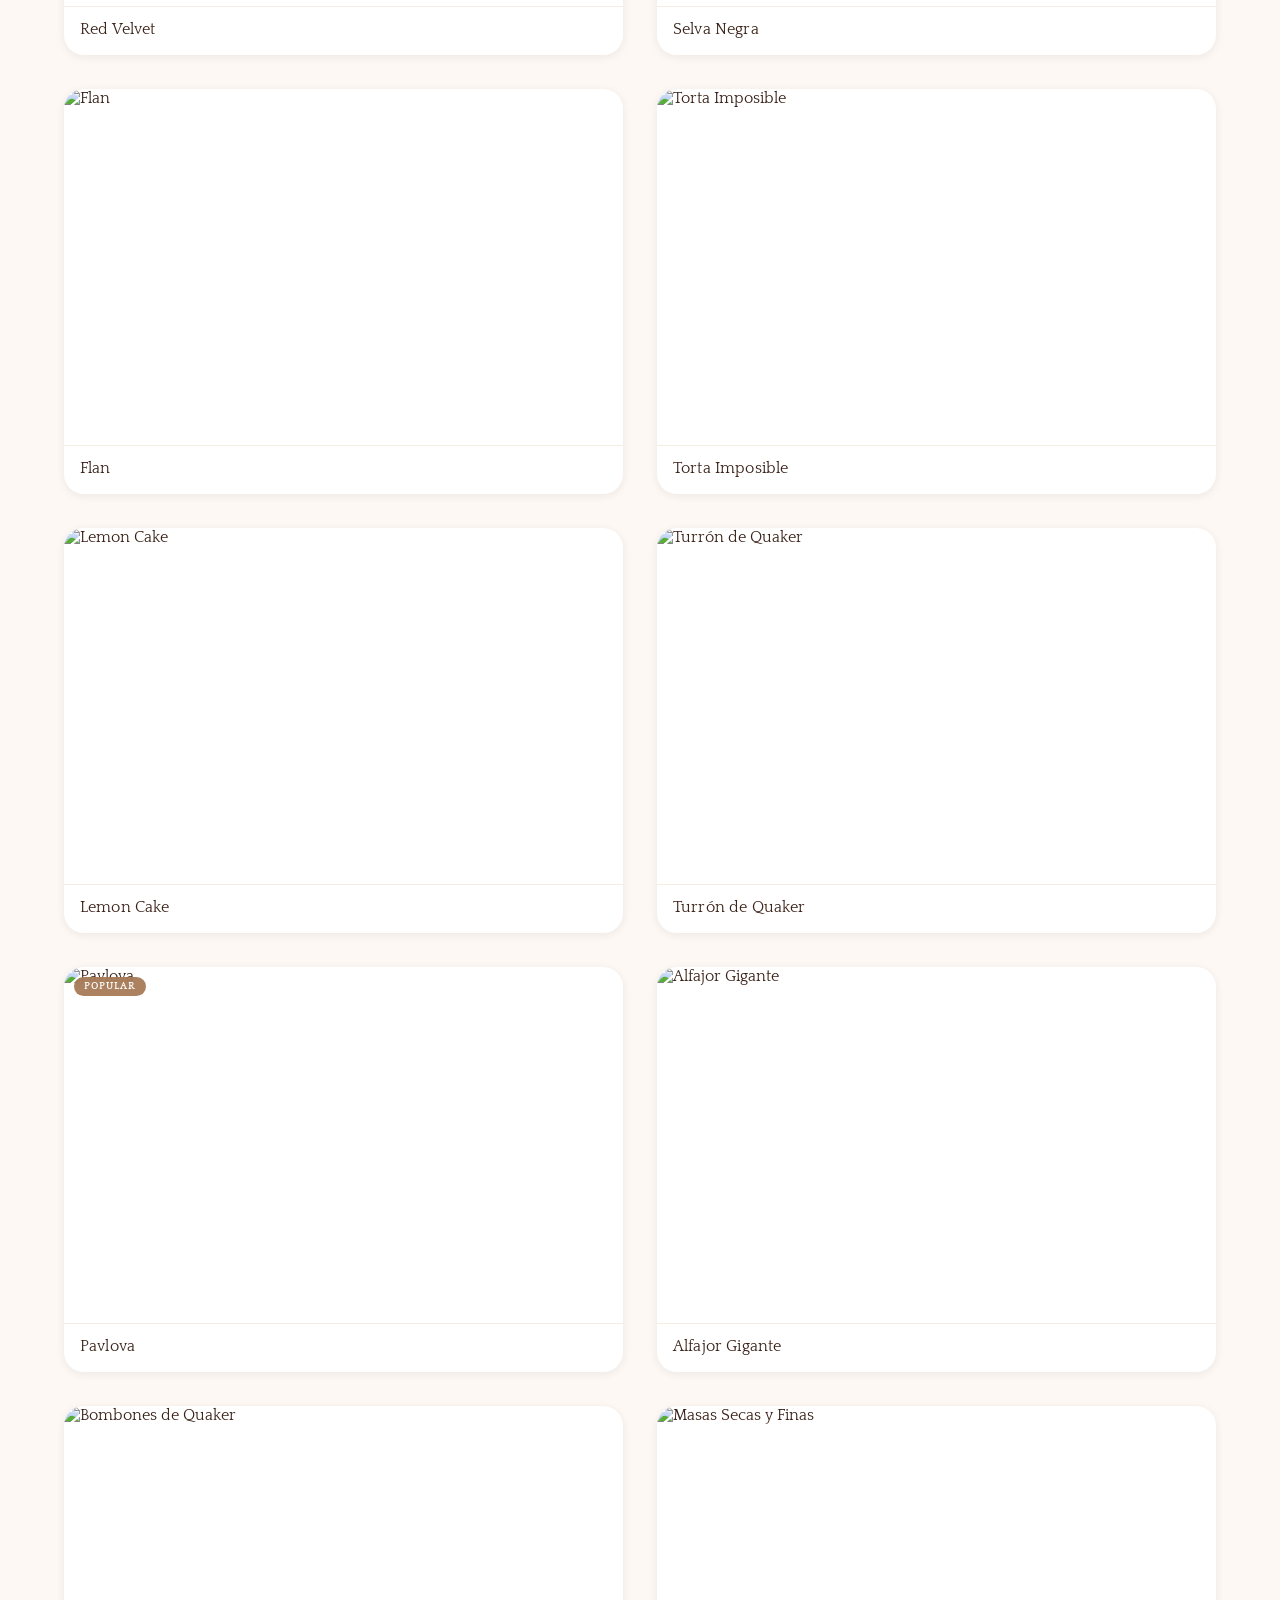
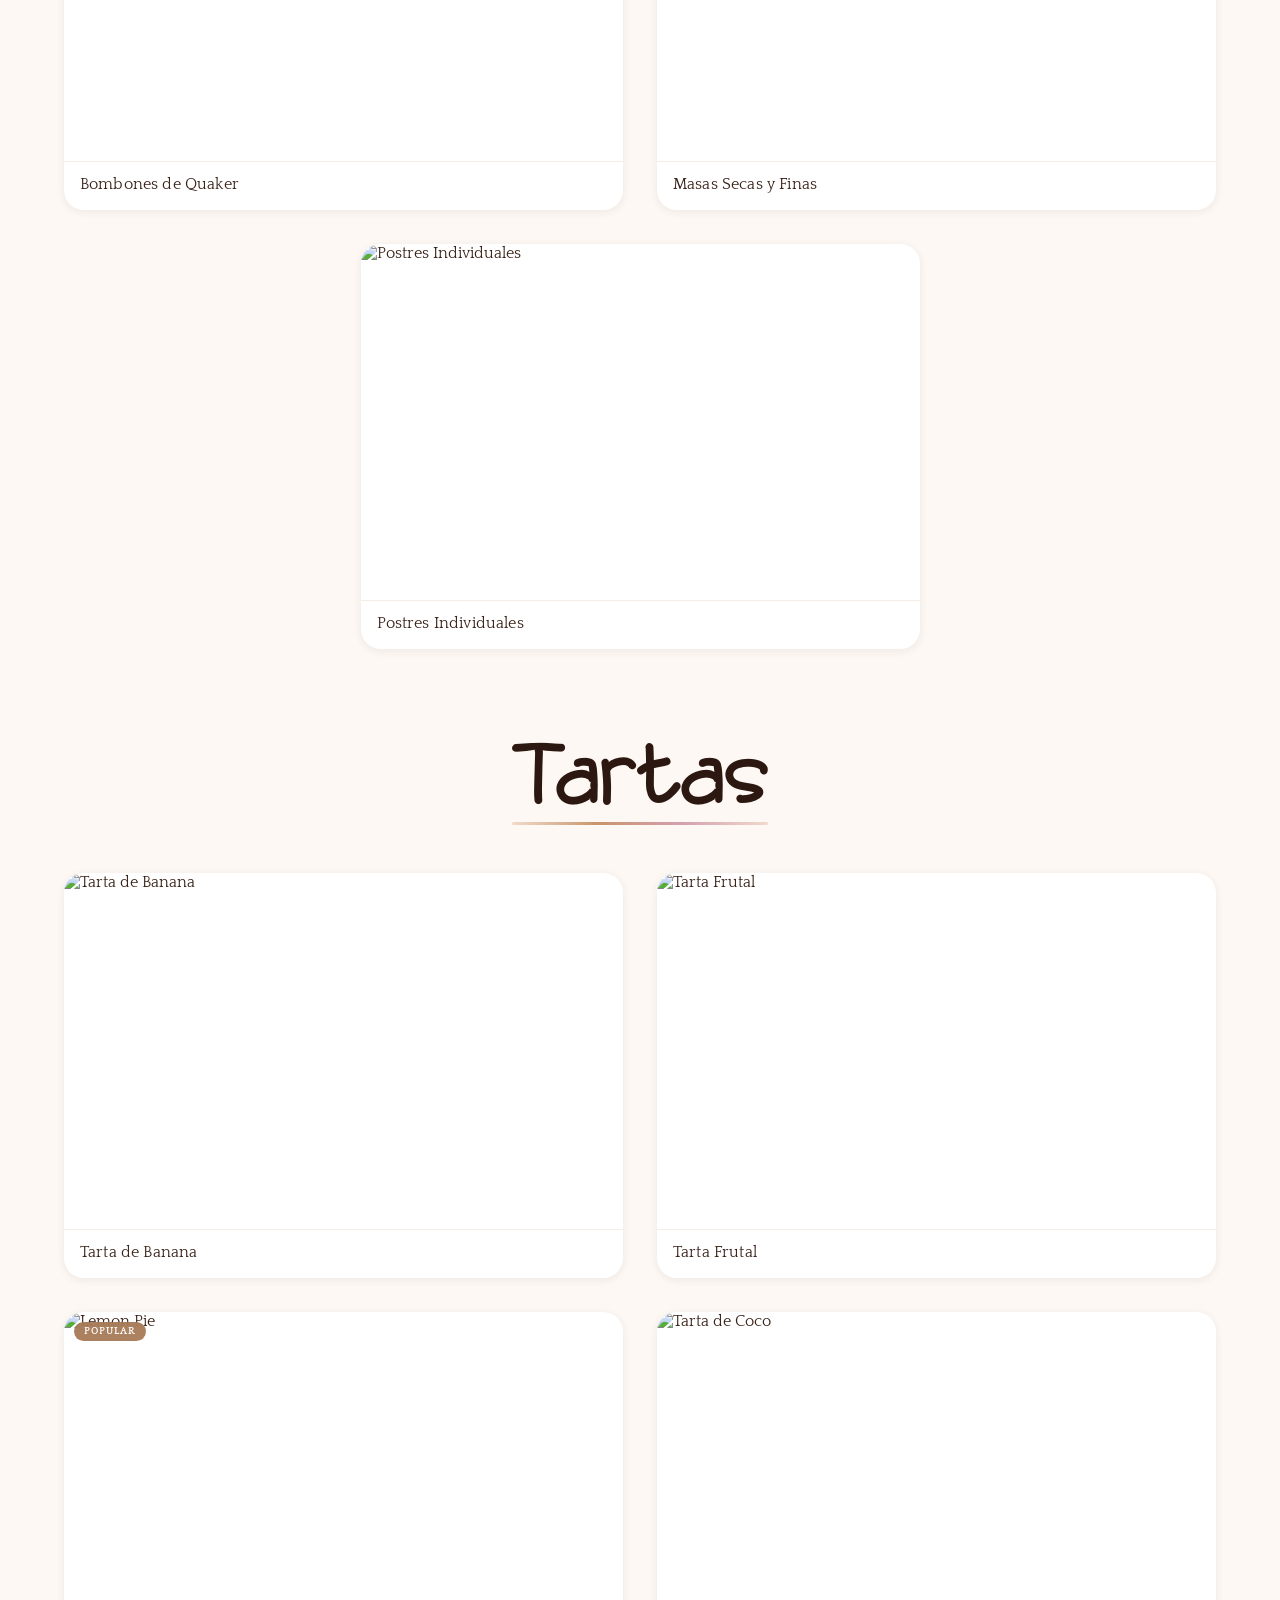
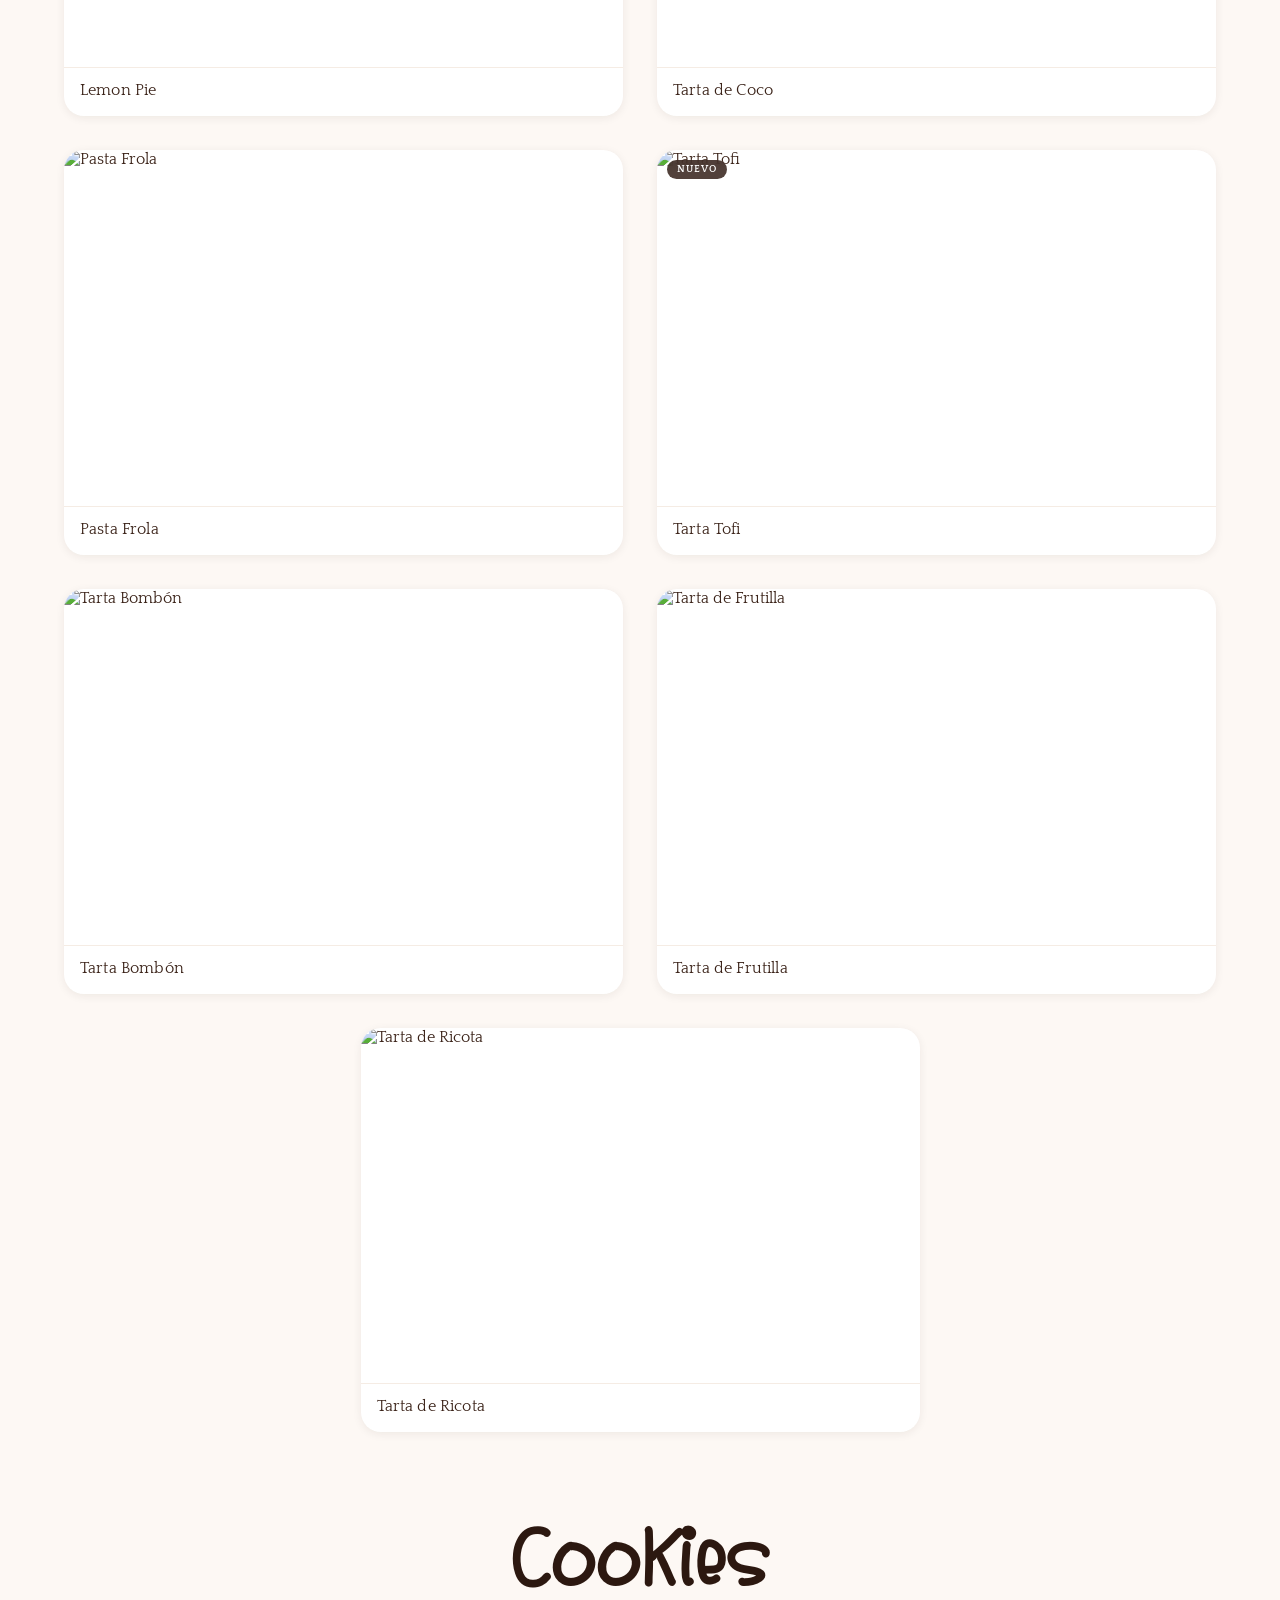
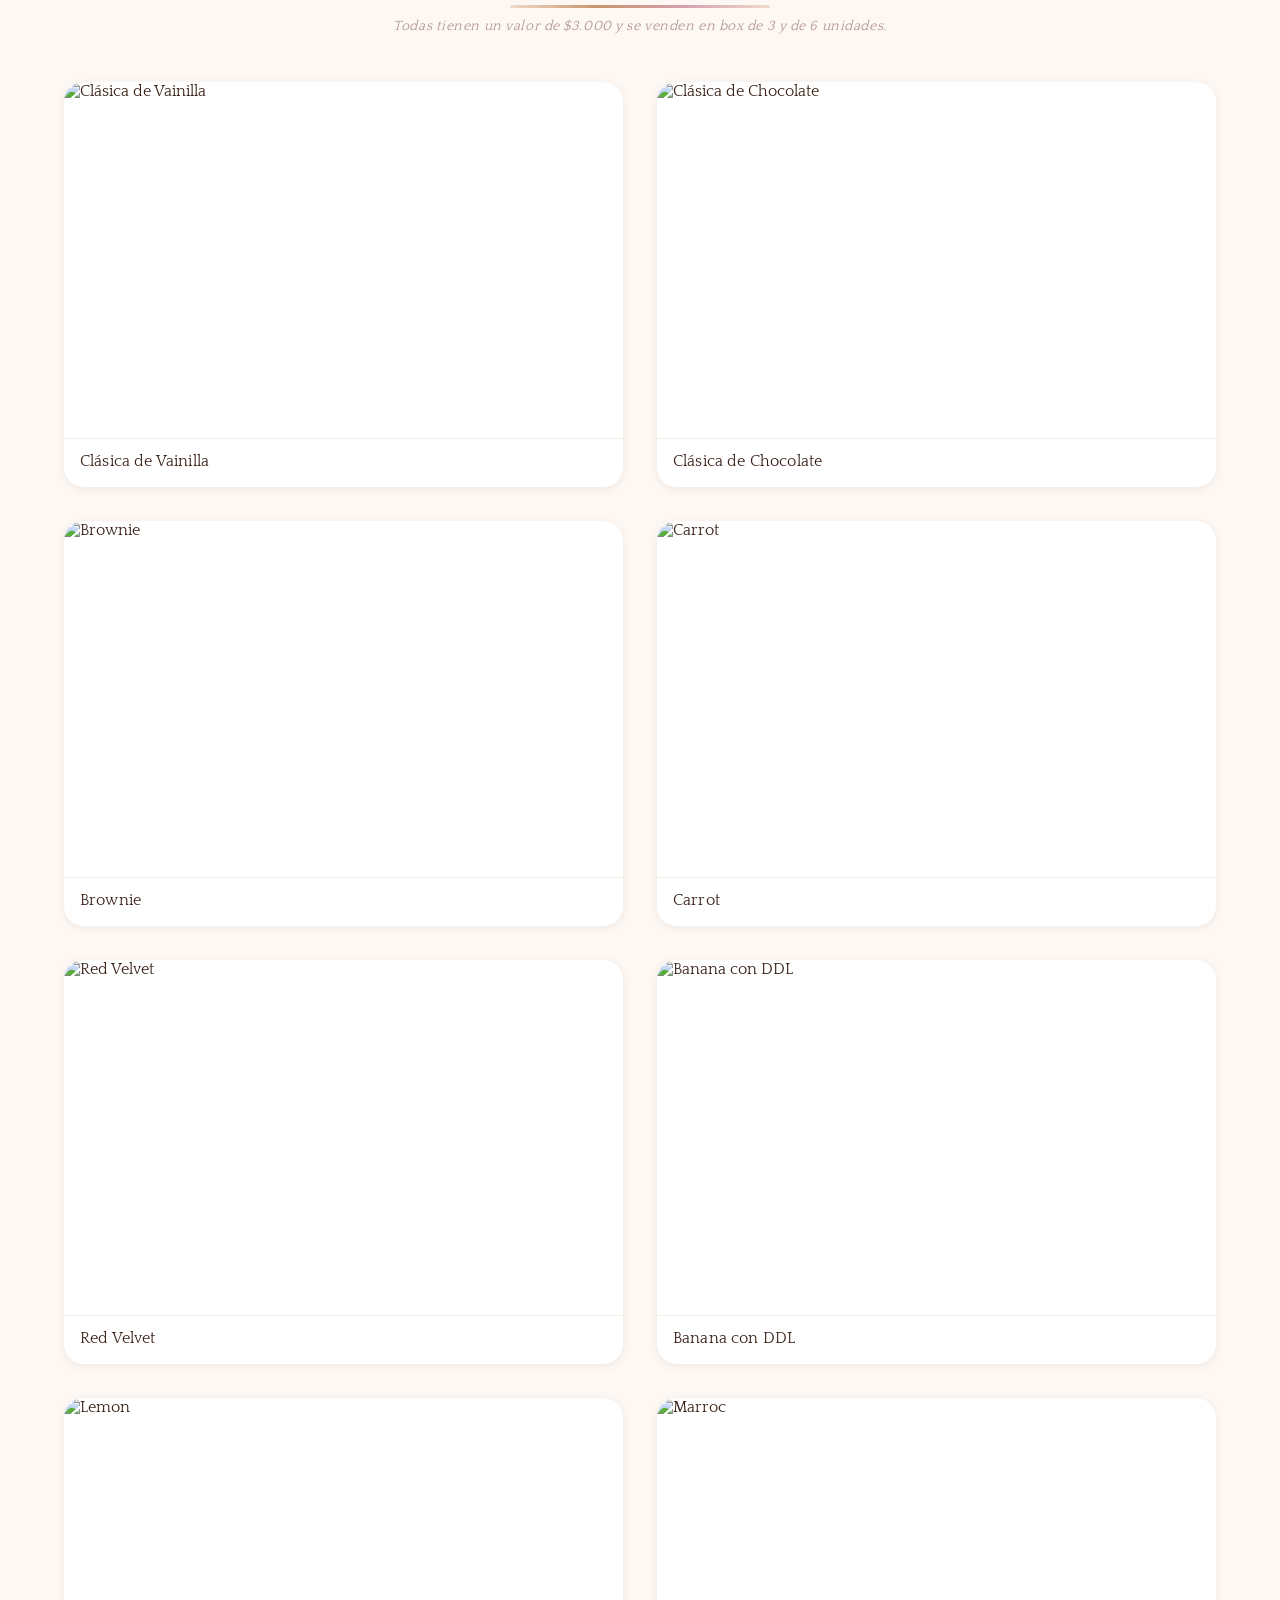
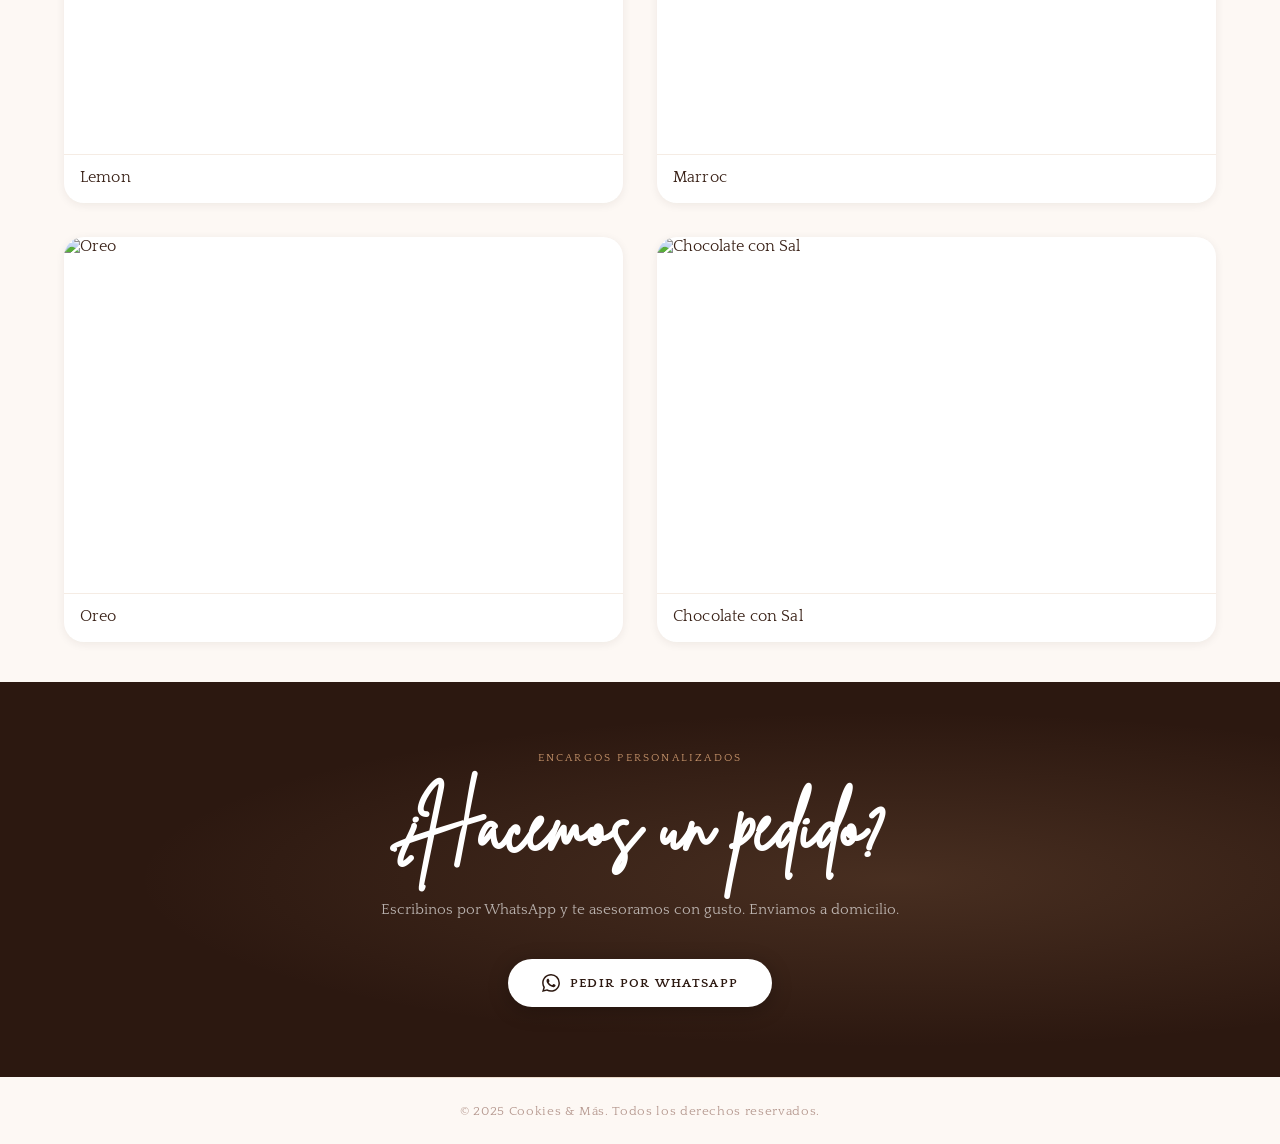
==== commit 5bbc1429: "Add files via upload" ====
--- a/index.html
+++ b/index.html
@@ -4,7 +4,9 @@
   <meta charset="UTF-8">
   <meta name="viewport" content="width=device-width, initial-scale=1.0">
   <title>Cookies &amp; Más</title>
-  <link rel="icon" type="image/png" href="logo.png">  
+  <link rel="icon" type="image/png" href="logo.png"></head>
+  <link rel="stylesheet" href="estilos.css">
+  
   <script>
     if (window.performance && performance.getEntriesByType) {
       const navEntries = performance.getEntriesByType("navigation");
--- a/estilos.css
+++ b/estilos.css
@@ -0,0 +1,888 @@
+/* ════════════════════════════════════════════════
+   COOKIESYMAS  ·  Diseño Premium
+   ════════════════════════════════════════════════ */
+
+/* ─── Variables ─── */
+:root {
+  --bg:          #fdf8f4;
+  --bg-card:     #ffffff;
+  --bg-soft:     #f5ede3;
+
+  --primary:     #2c1810;
+  --accent:      #c8956c;
+  --accent-dk:   #a0704a;
+  --accent-lt:   #f0daca;
+  --rose:        #d4a0b0;
+
+  --text:        #3a2218;
+  --text-soft:   #8b7066;
+  --text-muted:  #b5988f;
+  --border:      #e8d5c4;
+  --white:       #ffffff;
+
+  --sh-sm: 0 2px 10px  rgba(44,24,16,0.07);
+  --sh-md: 0 6px 24px  rgba(44,24,16,0.11);
+  --sh-lg: 0 14px 44px rgba(44,24,16,0.16);
+  --sh-xl: 0 22px 60px rgba(44,24,16,0.20);
+
+  --r-sm:   8px;
+  --r-md:   14px;
+  --r-lg:   20px;
+  --r-pill: 999px;
+
+  --ease-out:    cubic-bezier(0.22, 0.61, 0.36, 1);
+  --ease-spring: cubic-bezier(0.34, 1.56, 0.64, 1);
+
+  --header-offset: 78px;
+}
+
+/* ─── Fonts ─── */
+@font-face { font-family:'Brittany';     src:url('Brittany.ttf')             format('truetype'); font-display:swap; }
+@font-face { font-family:'WhiteStar';    src:url('WhiteStar.ttf')            format('truetype'); font-display:swap; }
+@font-face { font-family:'Quattrocento'; src:url('Quattrocento-Regular.ttf') format('truetype'); font-weight:400; font-display:swap; }
+@font-face { font-family:'Quattrocento'; src:url('Quattrocento-Bold.ttf')    format('truetype'); font-weight:700; font-display:swap; }
+@font-face { font-family:'CheeseCraft';  src:url('Cheese-Craft.otf')         format('opentype'); font-display:swap; }
+@font-face { font-family:'Flopust';      src:url('Flopust-Regular.ttf')      format('truetype'); font-display:swap; }
+
+/* ─── Reset ─── */
+*, *::before, *::after { box-sizing:border-box; margin:0; padding:0; }
+html { scroll-behavior:smooth; }
+body {
+  background: var(--bg);
+  color: var(--text);
+  font-family: 'Quattrocento', Georgia, serif;
+  -webkit-font-smoothing: antialiased;
+  overflow-x: hidden;
+}
+a   { text-decoration:none; color:inherit; }
+img { display:block; max-width:100%; }
+
+/* Scroll margin para anchors */
+section[id] { scroll-margin-top: calc(var(--header-offset) + 20px); }
+
+/* ─── Page entrance ─── */
+@keyframes fadeUp {
+  from { opacity:0; transform:translateY(14px); }
+  to   { opacity:1; transform:translateY(0); }
+}
+body:not(.page-producto) #page-content { animation: fadeUp 0.55s var(--ease-out) both; }
+
+
+/* ════════════════════════════════════════════════
+   HEADER — Nuevo diseño
+   ════════════════════════════════════════════════ */
+
+#site-header {
+  position: fixed;
+  inset: 0 0 auto 0;
+  z-index: 1000;
+  background: rgba(253,248,244,0.90);
+  backdrop-filter: blur(16px);
+  -webkit-backdrop-filter: blur(16px);
+  border-bottom: 1px solid var(--border);
+  transition: background .3s ease, box-shadow .3s ease;
+  overflow: hidden;
+}
+#site-header.scrolled {
+  background: rgba(253,248,244,0.98);
+  box-shadow: 0 4px 24px rgba(44,24,16,0.10);
+}
+
+/* Navbar row */
+.navbar {
+  display: flex;
+  align-items: center;
+  justify-content: space-between;
+  gap: 20px;
+  height: calc(78px - var(--shrink,0) * 18px);
+  padding: 0 clamp(16px, 4vw, 52px);
+  max-width: 1600px;
+  margin: 0 auto;
+  transition: height .14s linear;
+}
+
+/* ── Brand ── */
+.nav-brand {
+  display: flex;
+  align-items: center;
+  gap: 10px;
+  flex-shrink: 0;
+  text-decoration: none;
+}
+.nav-logo {
+  height: calc(54px - var(--shrink,0) * 14px);
+  width: auto;
+  transition: height .14s linear;
+  filter: drop-shadow(0 2px 4px rgba(44,24,16,0.12));
+}
+.brand-block {
+  display: flex;
+  flex-direction: row;
+  align-items: baseline;
+  gap: 9px;
+  line-height: 1;
+}
+.brand-name {
+  font-family: 'Brittany', cursive;
+  font-size: calc(clamp(24px, 2.4vw, 32px) - var(--shrink,0) * 7px);
+  color: var(--primary);
+  white-space: nowrap;
+  transition: font-size .14s linear;
+  line-height: 1.1;
+}
+.brand-m {
+  font-family: 'WhiteStar', cursive;
+  font-size: 1.15em;
+  display: inline-block;
+  position: relative;
+  top: 0.28em;
+  color: var(--primary);
+  opacity: 0.82;
+}
+.brand-tag-desktop {
+  font-family: 'Quattrocento', serif;
+  font-size: clamp(8px, 0.72vw, 10px);
+  color: var(--text-muted);
+  letter-spacing: 0.13em;
+  text-transform: uppercase;
+  font-style: italic;
+  white-space: nowrap;
+  align-self: flex-end;
+  padding-bottom: 2px;
+}
+
+/* ── Desktop nav ── */
+.menu-header {
+  display: flex;
+  align-items: center;
+  gap: clamp(20px, 3vw, 52px);
+  margin-left: auto;
+  padding-right: clamp(12px, 2vw, 28px);
+}
+.menu-header a {
+  font-family: 'CheeseCraft', cursive;
+  font-size: calc(clamp(17px, 1.5vw, 23px) - var(--shrink,0) * 4px);
+  color: var(--text);
+  position: relative;
+  padding: 3px 0;
+  transition: color .2s ease, font-size .14s linear;
+}
+.menu-header a::after {
+  content: '';
+  position: absolute;
+  bottom: -2px; left: 50%;
+  width: 0; height: 2px;
+  background: var(--accent);
+  transform: translateX(-50%);
+  border-radius: 2px;
+  transition: width .28s var(--ease-out);
+}
+.menu-header a:hover          { color: var(--accent-dk); }
+.menu-header a:hover::after,
+.menu-header a.tap-active::after { width: 100%; }
+
+/* ── BOTONES CONTACTO ── */
+
+.contactos-desk {
+  display: flex;
+  align-items: center;
+  gap: 12px;
+}
+
+.contactos-movil {
+  display: flex;
+  flex-direction: row;
+  justify-content: center;
+  align-items: center;
+  gap: 20px;
+  padding: 10px 0;
+}
+
+.c-btn {
+  display: flex;
+  justify-content: center;
+  align-items: center;
+  width: 40px;
+  height: 40px;
+  min-width: 40px;
+  min-height: 40px;
+  border-radius: 50%;
+  flex-shrink: 0; 
+  overflow: hidden;
+  transition: transform .2s var(--ease-spring), box-shadow .2s ease;
+}
+
+.contactos-desk .c-btn {
+  width:  calc(clamp(28px, 2.2vw, 34px) - var(--shrink,0) * 5px);
+  height: calc(clamp(28px, 2.2vw, 34px) - var(--shrink,0) * 5px);
+  min-width: 0; min-height: 0;
+}
+
+.c-btn:hover {
+  transform: scale(1.15) translateY(-2px);
+  box-shadow: 0 5px 14px rgba(0,0,0,0.22);
+}
+
+.c-ig { background: radial-gradient(circle at 30% 107%, #fdf497 0%, #fdf497 5%, #fd5949 45%, #d6249f 60%, #285AEB 90%); }
+.c-fb { background: #1877F2; }
+.c-wa { background: #25D366; }
+
+
+/* ── Right group ── */
+.nav-right {
+  display: flex;
+  align-items: center;
+  gap: 12px;
+  flex-shrink: 0;
+}
+
+/* ── Hamburger ── */
+.menu-btn {
+  display: none;
+  flex-direction: column;
+  justify-content: center;
+  gap: 5px;
+  background: none;
+  border: none;
+  cursor: pointer;
+  padding: 8px;
+  border-radius: var(--r-sm);
+  transition: background .2s ease;
+}
+.menu-btn:hover { background: var(--accent-lt); }
+.menu-btn span {
+  display: block;
+  width: 22px; height: 2.5px;
+  background: var(--primary);
+  border-radius: 2px;
+  transition: transform .38s var(--ease-out), opacity .25s ease;
+}
+.menu-btn.active span:nth-child(1) { transform: translateY(7px) rotate(45deg); }
+.menu-btn.active span:nth-child(2) { opacity:0; transform:scaleX(0); }
+.menu-btn.active span:nth-child(3) { transform: translateY(-7px) rotate(-45deg); }
+
+/* ── Mobile menu ── */
+.mobile-menu {
+  position: fixed;
+  left: 0;
+  right: 0;
+  z-index: 998;
+  background: rgba(253,248,244,0.99);
+  border-bottom: 1px solid transparent;
+  opacity: 0;
+  visibility: hidden;
+  pointer-events: none;
+  transition: opacity .3s ease, visibility 0s linear .3s,
+              padding .3s ease, border-color .3s ease;
+}
+.mobile-menu.active {
+  opacity: 1;
+  visibility: visible;
+  pointer-events: auto;
+  padding: 14px 0 22px;
+  border-color: var(--border);
+  transition: opacity .3s ease, visibility 0s linear 0s,
+              padding .3s ease, border-color .3s ease;
+}
+.mobile-item {
+  display: block;
+  font-family: 'CheeseCraft', cursive;
+  font-size: 22px;
+  color: var(--text);
+  padding: 10px 24px;
+  text-align: center;
+  border-radius: var(--r-md);
+  transition: background .18s ease, color .18s ease;
+}
+.mobile-item:hover,
+.mobile-item.tap-active { background: var(--accent-lt); color: var(--accent-dk); }
+
+.mobile-divider-line {
+  width: 48%;
+  height: 1px;
+  background: var(--border);
+  margin: 12px auto;
+}
+
+/* ── Responsive show/hide ── */
+.desktop-only { display: flex; }
+.mobile-only  { display: none; }
+@media (max-width: 1380px) {
+  .desktop-only { display: none  !important; }
+  .mobile-only  { display: flex  !important; }
+  .brand-tag-desktop { display: none !important; }
+  .brand-name { font-size: 26px; }
+}
+
+
+/* ════════════════════════════════════════════════
+   HERO SECTION (100% Pantalla)
+   ════════════════════════════════════════════════ */
+.hero {
+  padding: calc(var(--header-offset) + 20px) clamp(20px, 6vw, 80px) 40px;
+  text-align: center;
+  background: linear-gradient(160deg, var(--bg) 0%, var(--bg-soft) 60%, #eedfc8 100%);
+  position: relative;
+  overflow: hidden;
+  /* Altura 100% y centrado total */
+  min-height: 100vh;
+  min-height: 100svh;
+  display: flex;
+  flex-direction: column;
+  justify-content: center;
+  align-items: center;
+}
+.hero::before,
+.hero::after {
+  content: '';
+  position: absolute;
+  border-radius: 50%;
+  pointer-events: none;
+}
+.hero::before {
+  width: 400px; height: 400px;
+  background: radial-gradient(circle, rgba(212,160,176,0.18) 0%, transparent 70%);
+  top: -80px; right: -80px;
+}
+.hero::after {
+  width: 300px; height: 300px;
+  background: radial-gradient(circle, rgba(200,149,108,0.14) 0%, transparent 70%);
+  bottom: -60px; left: -60px;
+}
+.hero-inner {
+  width: 100%;
+  max-width: 680px;
+  position: relative;
+  z-index: 1;
+}
+.hero-eyebrow {
+  font-family: 'Quattrocento', serif;
+  font-size: 12px;
+  letter-spacing: 0.18em;
+  text-transform: uppercase;
+  color: var(--accent-dk);
+  margin-bottom: 54px;
+}
+.hero-eyebrow::before,
+.hero-eyebrow::after {
+  content: '—';
+  margin: 0 8px;
+  opacity: 0.5;
+}
+.hero-title {
+  font-family: 'Brittany', cursive;
+  font-size: clamp(52px, 10vw, 100px);
+  color: var(--primary);
+  line-height: 1.0;
+  margin-bottom: 20px;
+}
+.hero-title em {
+  font-style: normal;
+  color: var(--accent-dk);
+}
+.hero-desc {
+  font-family: 'Quattrocento', serif;
+  font-size: clamp(14px, 1.6vw, 17px);
+  color: var(--text-soft);
+  line-height: 1.75;
+  max-width: 480px;
+  margin: 0 auto 36px;
+}
+.hero-btn {
+  display: inline-flex;
+  align-items: center;
+  gap: 8px;
+  font-family: 'Quattrocento', serif;
+  font-size: 13px;
+  font-weight: 700;
+  letter-spacing: 0.12em;
+  text-transform: uppercase;
+  color: var(--white);
+  background: var(--primary);
+  padding: 14px 32px;
+  border-radius: var(--r-pill);
+  transition: background .25s ease, transform .25s var(--ease-spring), box-shadow .25s ease;
+  box-shadow: 0 4px 16px rgba(44,24,16,0.20);
+}
+.hero-btn:hover {
+  background: var(--accent-dk);
+  transform: translateY(-3px);
+  box-shadow: 0 8px 24px rgba(44,24,16,0.25);
+}
+
+
+/* ════════════════════════════════════════════════
+   MAIN CONTENT — INDEX
+   ════════════════════════════════════════════════ */
+#contenedor-categorias {
+  max-width: 1360px;
+  margin: 0 auto;
+  /* Padding final reducido para acercarse a la franja oscura */
+  padding: 60px clamp(20px, 5vw, 64px) 20px;
+}
+
+.seccion-productos { margin-bottom: 88px; }
+/* Acortar distancia al final del último grupo de productos */
+.seccion-productos:last-child { margin-bottom: 20px; }
+
+.seccion-header {
+  text-align: center;
+  margin-bottom: 48px;
+}
+.titulo-seccion {
+  font-family: 'CheeseCraft', cursive;
+  font-size: clamp(44px, 6vw, 78px);
+  color: var(--primary);
+  letter-spacing: .025em;
+  line-height: 1;
+  display: inline-block;
+  position: relative;
+}
+.titulo-seccion::after {
+  content: '';
+  display: block;
+  height: 3px;
+  background: linear-gradient(90deg, var(--accent-lt), var(--accent), var(--rose), var(--accent-lt));
+  border-radius: var(--r-pill);
+  margin-top: 8px;
+  transform: scaleX(0);
+  transform-origin: left;
+  transition: transform .9s var(--ease-out);
+}
+.titulo-seccion.in-view::after { transform: scaleX(1); }
+.subtitulo-seccion {
+  margin-top: 10px;
+  font-size: 14px;
+  color: var(--text-muted);
+  font-style: italic;
+  letter-spacing: .04em;
+}
+
+/* ── Product grid ── */
+.grid-productos {
+  --cols: 3;
+  --gap:  clamp(18px, 3vw, 34px);
+  display: flex;
+  flex-wrap: wrap;
+  gap: var(--gap);
+  justify-content: center;
+}
+.producto-card {
+  flex: 0 0 calc((100% - var(--gap) * (var(--cols) - 1)) / var(--cols));
+  max-width: calc((100% - var(--gap) * (var(--cols) - 1)) / var(--cols));
+}
+
+/* ════════════════════════════════════════════════
+   PRODUCT CARD
+   ════════════════════════════════════════════════ */
+.producto-card {
+  background: var(--bg-card);
+  border-radius: var(--r-lg);
+  overflow: hidden;
+  box-shadow: var(--sh-sm);
+  opacity: 0;
+  transform: translateY(28px);
+  transition: opacity .55s var(--ease-out), transform .55s var(--ease-out), box-shadow .3s ease;
+}
+.producto-card.visible { opacity:1; transform:translateY(0); }
+.producto-card:hover { box-shadow:var(--sh-lg); transform:translateY(-7px); }
+.producto-card.visible:hover { transform:translateY(-7px); }
+
+.card-img-wrap {
+  display: block;
+  position: relative;
+  overflow: hidden;
+  aspect-ratio: 11/7;
+}
+.card-img-wrap img {
+  width:100%; height:100%;
+  object-fit: cover;
+  transition: transform .55s var(--ease-out);
+}
+.producto-card:hover .card-img-wrap img { transform: scale(1.08); }
+
+.card-badge {
+  position: absolute;
+  top: 10px; left: 10px;
+  font-family: 'Quattrocento', serif;
+  font-size: 10px;
+  font-weight: 700;
+  letter-spacing: 0.1em;
+  text-transform: uppercase;
+  color: var(--white);
+  padding: 4px 10px;
+  border-radius: var(--r-pill);
+  z-index: 2;
+  backdrop-filter: blur(4px);
+}
+.card-badge.popular { background: rgba(160,112,74,0.88); }
+.card-badge.nuevo   { background: rgba(44,24,16,0.82); }
+
+.card-overlay {
+  position: absolute;
+  inset: 0;
+  background: linear-gradient(160deg, transparent 30%, rgba(44,24,16,0.48) 100%);
+  display: flex;
+  align-items: flex-end;
+  padding: 14px 16px;
+  opacity: 0;
+  transition: opacity .28s ease;
+}
+.producto-card:hover .card-overlay { opacity:1; }
+.card-overlay span {
+  font-family: 'Quattrocento', serif;
+  font-size: 11.5px;
+  font-weight: 700;
+  letter-spacing: .14em;
+  text-transform: uppercase;
+  color: var(--white);
+  padding: 6px 14px;
+  border: 1.5px solid rgba(255,255,255,.7);
+  border-radius: var(--r-pill);
+  backdrop-filter: blur(5px);
+  background: rgba(255,255,255,.1);
+}
+
+.card-info {
+  padding: 13px 16px 17px;
+  border-top: 1px solid rgba(232,213,196,.45);
+}
+.card-nombre {
+  font-family: 'Quattrocento', serif;
+  font-size: 16px;
+  font-weight: 400;
+  color: var(--text);
+  display: block;
+  letter-spacing: .01em;
+  transition: color .2s ease;
+}
+.card-nombre:hover { color: var(--accent-dk); }
+
+/* ════════════════════════════════════════════════
+   CTA SECTION
+   ════════════════════════════════════════════════ */
+.cta-section {
+  background: var(--primary);
+  padding: clamp(40px, 6vw, 70px) clamp(20px, 6vw, 80px);
+  text-align: center;
+  position: relative;
+  overflow: hidden;
+}
+.cta-section::before {
+  content: '';
+  position: absolute;
+  inset: 0;
+  background: radial-gradient(ellipse at 70% 50%, rgba(200,149,108,0.18) 0%, transparent 60%);
+  pointer-events: none;
+}
+.cta-inner {
+  max-width: 560px;
+  margin: 0 auto;
+  position: relative;
+  z-index: 1;
+}
+.cta-eyebrow {
+  font-family: 'Quattrocento', serif;
+  font-size: 11px;
+  letter-spacing: 0.2em;
+  text-transform: uppercase;
+  color: var(--accent);
+  margin-bottom: 26px;
+}
+.cta-title {
+  font-family: 'Brittany', cursive;
+  font-size: clamp(42px, 7vw, 72px);
+  color: var(--white);
+  line-height: 1.05;
+  margin-bottom: 32px;
+}
+.cta-desc {
+  font-family: 'Quattrocento', serif;
+  font-size: 15px;
+  color: rgba(255,255,255,0.65);
+  margin-bottom: 36px;
+  line-height: 1.7;
+  margin-top: 8px;
+}
+.cta-btn {
+  display: inline-flex;
+  align-items: center;
+  gap: 10px;
+  font-family: 'Quattrocento', serif;
+  font-size: 13px;
+  font-weight: 700;
+  letter-spacing: 0.1em;
+  text-transform: uppercase;
+  color: var(--primary);
+  background: var(--white);
+  padding: 15px 34px;
+  border-radius: var(--r-pill);
+  box-shadow: 0 4px 20px rgba(0,0,0,0.25);
+  transition: background .25s ease, transform .25s var(--ease-spring), box-shadow .25s ease;
+}
+.cta-btn:hover {
+  background: #25D366;
+  color: var(--white);
+  transform: translateY(-3px);
+  box-shadow: 0 8px 28px rgba(37,211,102,0.4);
+}
+.cta-btn svg { width:18px; height:18px; fill:currentColor; flex-shrink:0; }
+
+/* ════════════════════════════════════════════════
+   FOOTER
+   ════════════════════════════════════════════════ */
+.footer-line {
+  height: 1px;
+  background: linear-gradient(90deg, transparent, var(--border), transparent);
+  margin: 0 clamp(20px, 5vw, 60px);
+}
+.footer-min {
+  text-align: center;
+  padding: 26px 20px;
+  font-family: 'Quattrocento', serif;
+  font-size: 13px;
+  color: var(--text-muted);
+  letter-spacing: .05em;
+}
+
+
+/* ════════════════════════════════════════════════
+   WA FLOAT (Transiciones Suaves e Inteligentes)
+   ════════════════════════════════════════════════ */
+.wa-float {
+  position: fixed;
+  bottom: 26px; right: 26px;
+  z-index: 900;
+  width: 54px; height: 54px;
+  border-radius: 50%;
+  background: #25D366;
+  display: grid;
+  place-items: center;
+  animation: waPulse 2.4s ease-out infinite;
+  
+  /* ESTADO INICIAL (Oculto) */
+  opacity: 0;
+  visibility: hidden;
+  pointer-events: none;
+  transform: translateY(20px);
+  transition: opacity 0.3s ease, visibility 0s linear 0.3s, transform 0.3s ease;
+}
+
+/* CLASE ACTIVA (Se inyecta con JS) */
+.wa-float.show {
+  opacity: 1;
+  visibility: visible;
+  pointer-events: auto;
+  transform: translateY(0);
+  transition: opacity 0.3s ease, visibility 0s linear 0s, transform 0.3s ease;
+}
+
+.wa-float:hover {
+  transform: scale(1.12) translateY(-3px);
+  animation: none;
+  box-shadow: 0 8px 26px rgba(37,211,102,0.5);
+}
+.wa-float svg { width:28px; height:28px; fill:white; }
+
+@keyframes waPulse {
+  0%   { box-shadow: 0 4px 18px rgba(37,211,102,0.38), 0 0 0 0   rgba(37,211,102,0.3); }
+  70%  { box-shadow: 0 4px 18px rgba(37,211,102,0.38), 0 0 0 16px rgba(37,211,102,0); }
+  100% { box-shadow: 0 4px 18px rgba(37,211,102,0.38), 0 0 0 0   rgba(37,211,102,0); }
+}
+
+/* Se oculta para Desktop (para coincidir con las reglas que tenías antes) */
+@media (min-width: 801px) {
+  body .wa-float { display: none !important; }
+}
+
+
+/* ════════════════════════════════════════════════
+   PRODUCT DETAIL PAGE
+   ════════════════════════════════════════════════ */
+.page-producto #page-content {
+  padding-top: calc(var(--header-offset) + 44px);
+  padding-bottom: 120px;
+}
+.breadcrumb {
+  display: flex;
+  align-items: center;
+  gap: 8px;
+  font-size: 13px;
+  color: var(--text-muted);
+  max-width: 1200px;
+  margin: 0 auto 18px;
+  padding: 0 clamp(20px, 5vw, 60px);
+  letter-spacing: .03em;
+}
+.breadcrumb a { color: var(--accent-dk); transition: color .2s ease; }
+.breadcrumb a:hover { color: var(--accent); }
+.breadcrumb-sep { color: var(--border); }
+.producto-detalle {
+  max-width: 1200px;
+  margin: 0 auto 60px;
+  padding: 0 clamp(20px, 5vw, 60px);
+  padding-top: 8px;
+}
+.detalle-contenedor {
+  display: grid;
+  grid-template-columns: 1fr 1fr;
+  grid-template-rows: auto auto;
+  grid-template-areas: "slider info" "slider prices";
+  column-gap: 56px;
+  row-gap: 26px;
+  align-items: start;
+  animation: fadeUp .55s var(--ease-out) both;
+}
+.detalle-slider-col { grid-area: slider; position: sticky; top: calc(var(--header-offset) + 20px); }
+.detalle-info       { grid-area: info; }
+.bloque-precios     { grid-area: prices; }
+
+#slider {
+  position: relative;
+  width: 100%;
+  aspect-ratio: 11/7;
+  overflow: hidden;
+  border-radius: var(--r-lg);
+  background: var(--bg-soft);
+  box-shadow: var(--sh-xl);
+}
+.slide {
+  position: absolute;
+  inset: 0;
+  width: 100%; height: 100%;
+  object-fit: cover;
+  opacity: 0;
+  transition: opacity .45s ease;
+}
+.slide.active { opacity:1; }
+
+.prev, .next {
+  position: absolute;
+  top: 50%;
+  transform: translateY(-50%);
+  z-index: 10;
+  width: 40px; height: 40px;
+  border-radius: 50%;
+  background: rgba(253,248,244,.68);
+  backdrop-filter: blur(8px);
+  border: none;
+  cursor: pointer;
+  font-size: 24px;
+  color: var(--primary);
+  display: grid;
+  place-items: center;
+  line-height: 1;
+  box-shadow: 0 2px 12px rgba(44,24,16,0.12);
+  transition: background .2s ease, transform .2s var(--ease-spring), box-shadow .2s ease;
+  opacity: 0.7;
+  font-weight: 300;
+}
+.prev:hover, .next:hover {
+  background: var(--white);
+  transform: translateY(-50%) scale(1.1);
+  box-shadow: 0 4px 18px rgba(44,24,16,0.20);
+}
+.prev { left: 12px; }
+.next { right: 12px; }
+.slider-counter {
+  position: absolute;
+  top: 12px; right: 14px;
+  z-index: 10;
+  font-family: 'Quattrocento', serif;
+  font-size: 12px;
+  font-weight: 700;
+  color: rgba(255,255,255,0.92);
+  background: rgba(44,24,16,0.45);
+  backdrop-filter: blur(6px);
+  padding: 4px 10px;
+  border-radius: var(--r-pill);
+  letter-spacing: 0.06em;
+  pointer-events: none;
+}
+
+.detalle-info {
+  display: flex;
+  flex-direction: column;
+  gap: 10px;
+  padding-top: 6px;
+}
+#producto-nombre {
+  font-family: 'CheeseCraft', cursive;
+  font-size: clamp(32px, 4.2vw, 58px);
+  color: var(--primary);
+  line-height: 1.05;
+  letter-spacing: .015em;
+}
+.detalle-descripcion {
+  font-family: 'Quattrocento', serif;
+  font-size: 16px;
+  line-height: 1.82;
+  color: var(--text-soft);
+}
+
+.bloque-precios {
+  background: linear-gradient(135deg, var(--bg-soft), rgba(240,218,202,0.3));
+  border: 1px solid var(--border);
+  border-radius: var(--r-lg);
+  padding: 18px 22px;
+}
+.precios-titulo {
+  font-family: 'CheeseCraft', cursive;
+  font-size: 22px;
+  color: var(--primary);
+  margin-bottom: 4px;
+  letter-spacing: .03em;
+}
+.nota-precios {
+  font-size: 12px;
+  color: var(--text-muted);
+  font-style: italic;
+  margin-bottom: 16px;
+  letter-spacing: .02em;
+}
+.lista-precios { list-style: none; }
+.lista-precios li {
+  display: flex;
+  justify-content: space-between;
+  align-items: center;
+  padding: 10px 0;
+  border-bottom: 1px solid rgba(232,213,196,0.55);
+  font-family: 'Quattrocento', serif;
+  font-size: 15px;
+  color: var(--text);
+}
+.lista-precios li:last-child { border-bottom: none; }
+.lista-precios .precio-label { color: var(--text); }
+.lista-precios .precio-valor {
+  font-weight: 700;
+  color: var(--accent-dk);
+  letter-spacing: .02em;
+}
+
+/* ════════════════════════════════════════════════
+   RESPONSIVE
+   ════════════════════════════════════════════════ */
+@media (max-width: 1380px) {
+  .grid-productos { --cols: 2; }
+  .detalle-contenedor {
+    grid-template-columns: 1fr;
+    grid-template-areas: "info" "slider" "prices";
+    row-gap: 28px;
+  }
+  .detalle-slider-col { position: static; }
+}
+@media (max-width: 800px) {
+  #contenedor-categorias { padding-left: 20px; padding-right: 20px; padding-top: 44px; }
+  .grid-productos { --cols: 1; }
+  .producto-card  { max-width: 480px; }
+  .titulo-seccion { font-size: 44px; }
+  .breadcrumb, .producto-detalle { padding-left: 20px; padding-right: 20px; }
+  #producto-nombre  { font-size: 34px; }
+  .hero-title { font-size: clamp(46px, 13vw, 80px); }
+  .page-producto #page-content { padding-top: calc(var(--header-offset) + 10px); }
+  .breadcrumb { margin-bottom: 10px; }
+}
+@media (max-width: 480px) {
+  .producto-card { max-width: 100%; }
+  .hero::before, .hero::after { display: none; }
+}
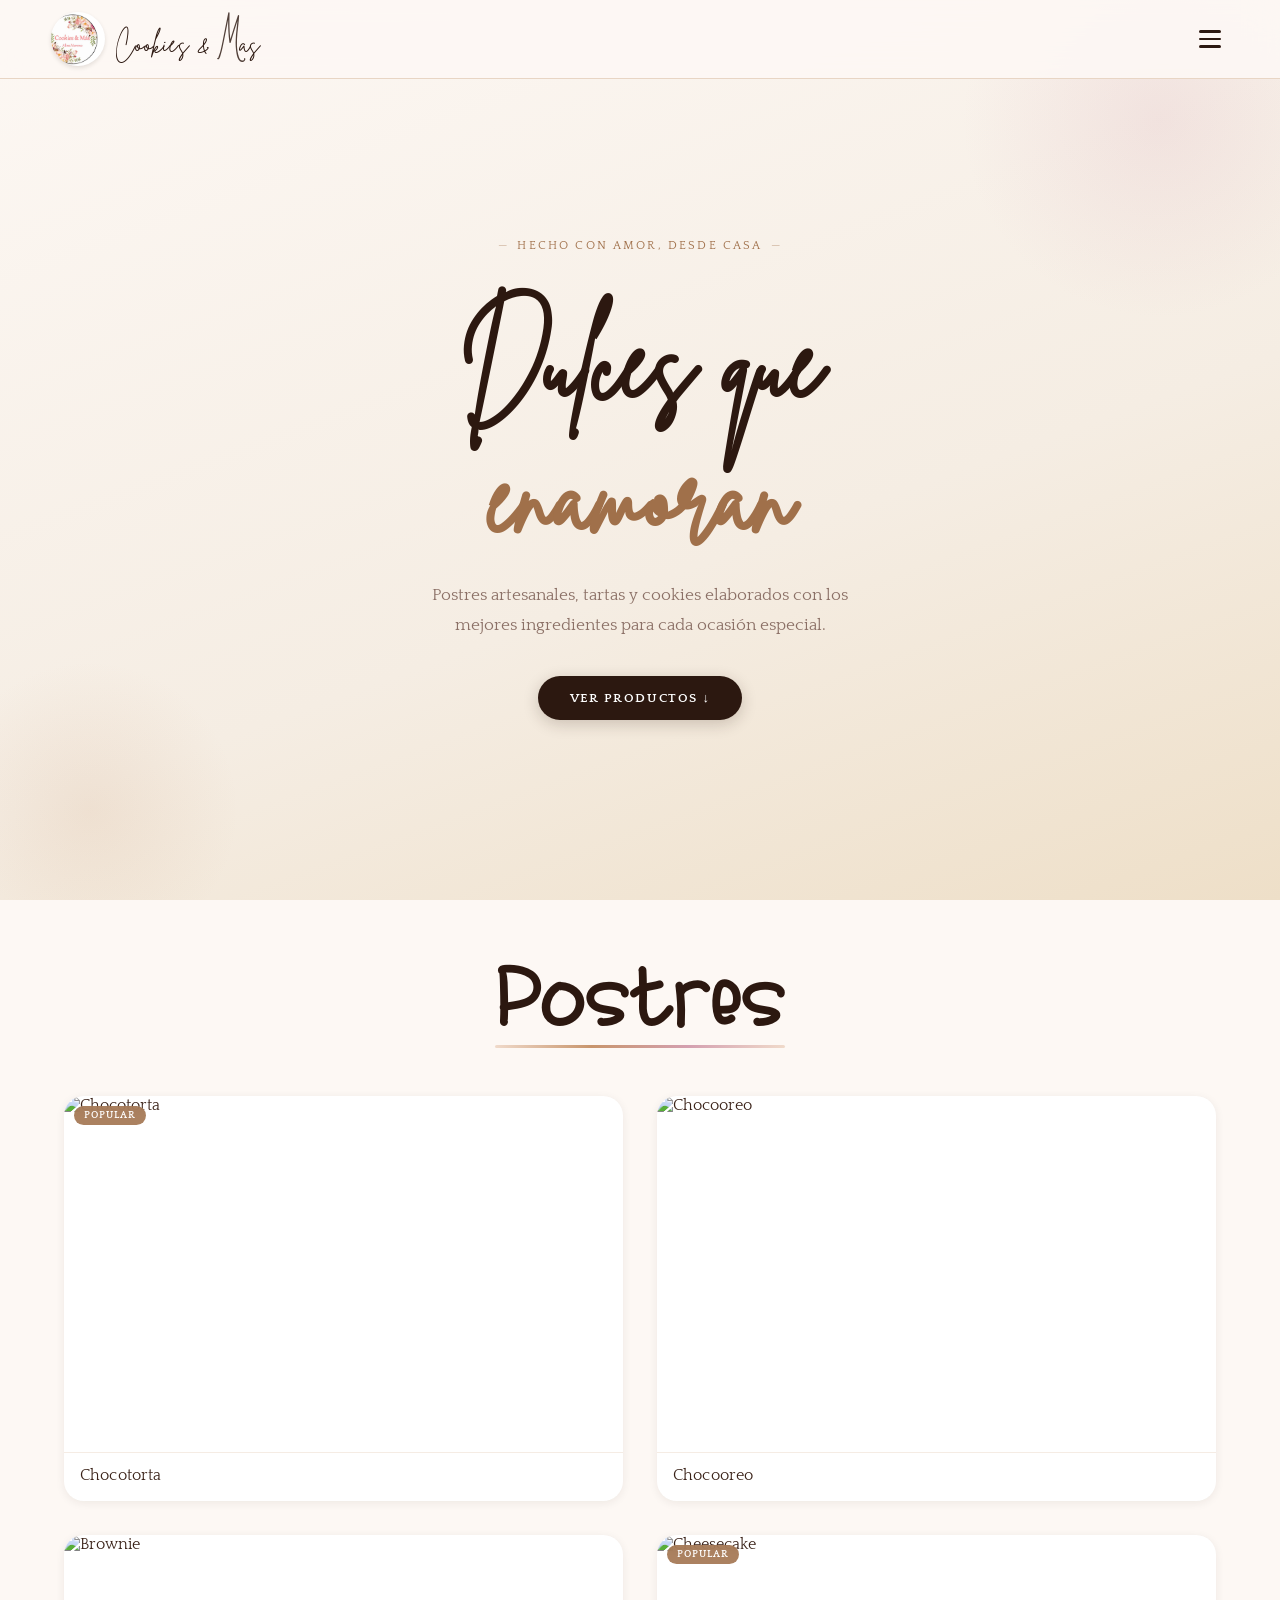
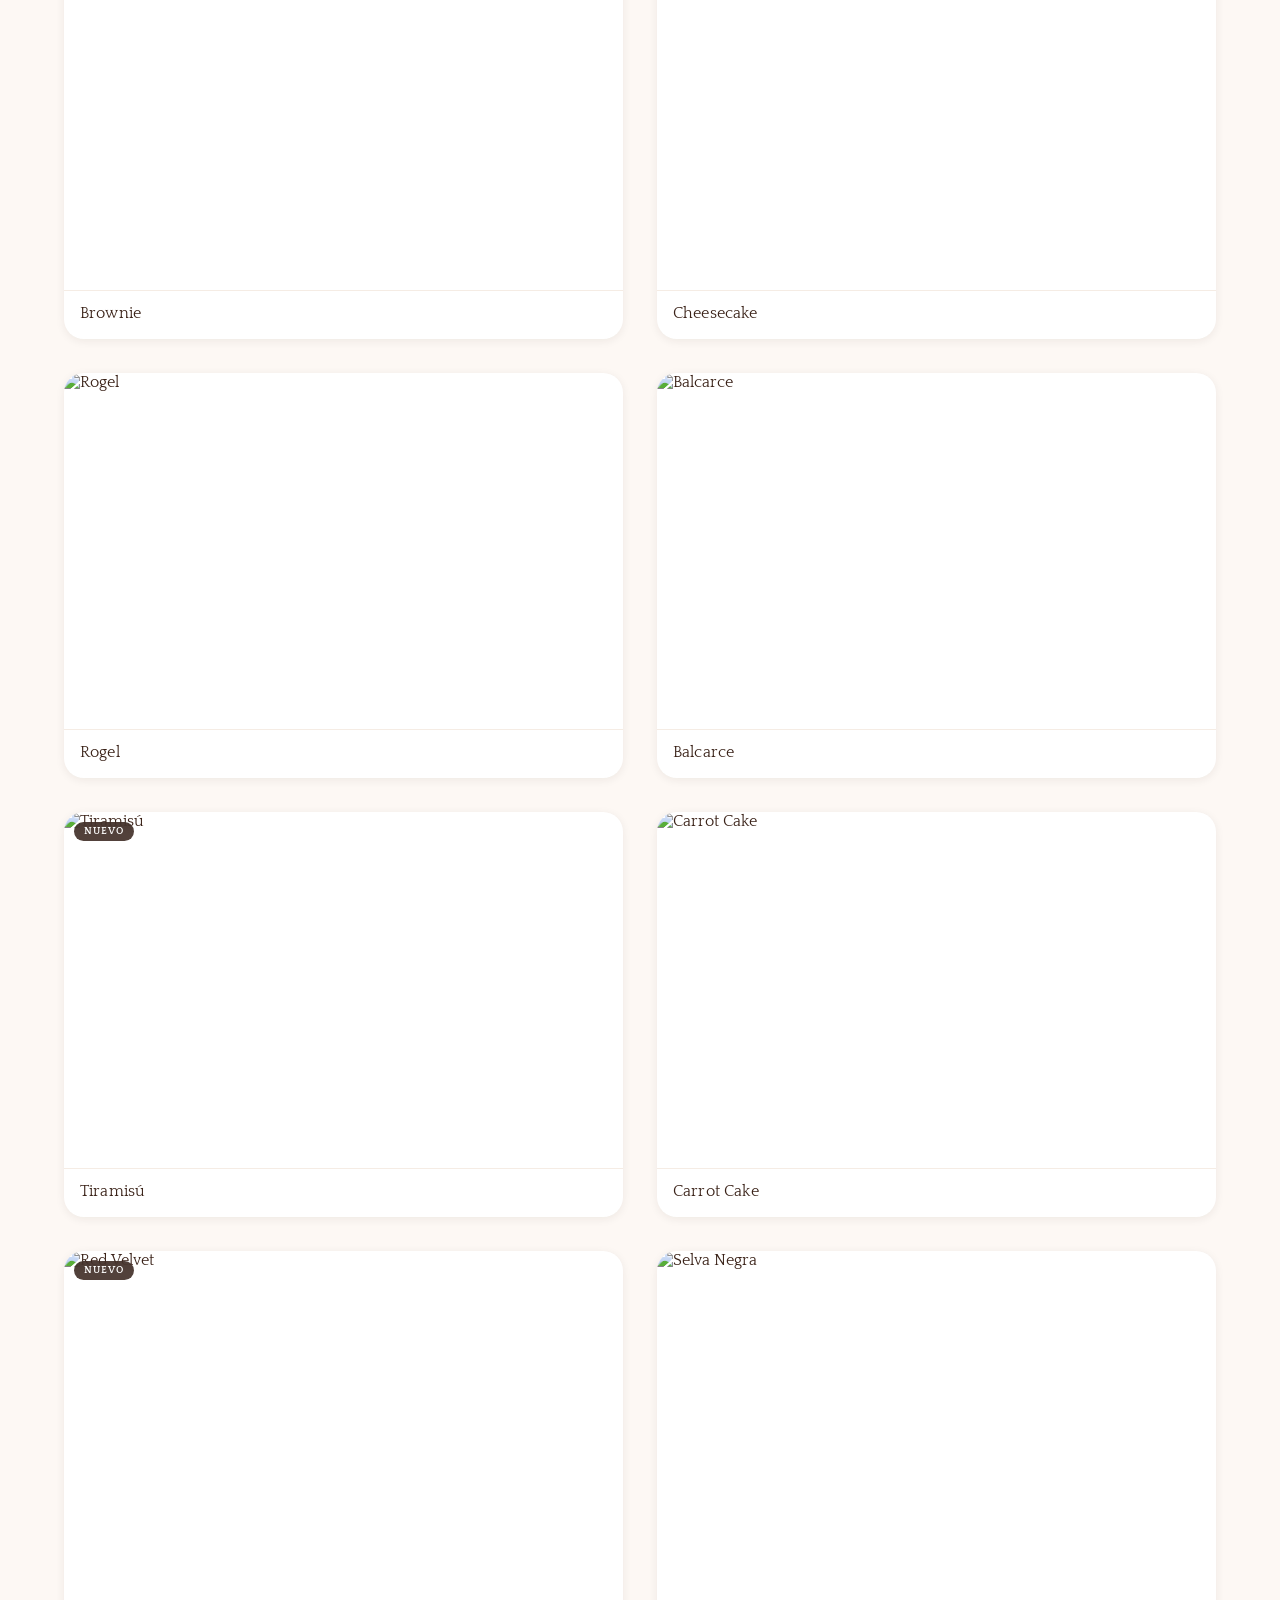
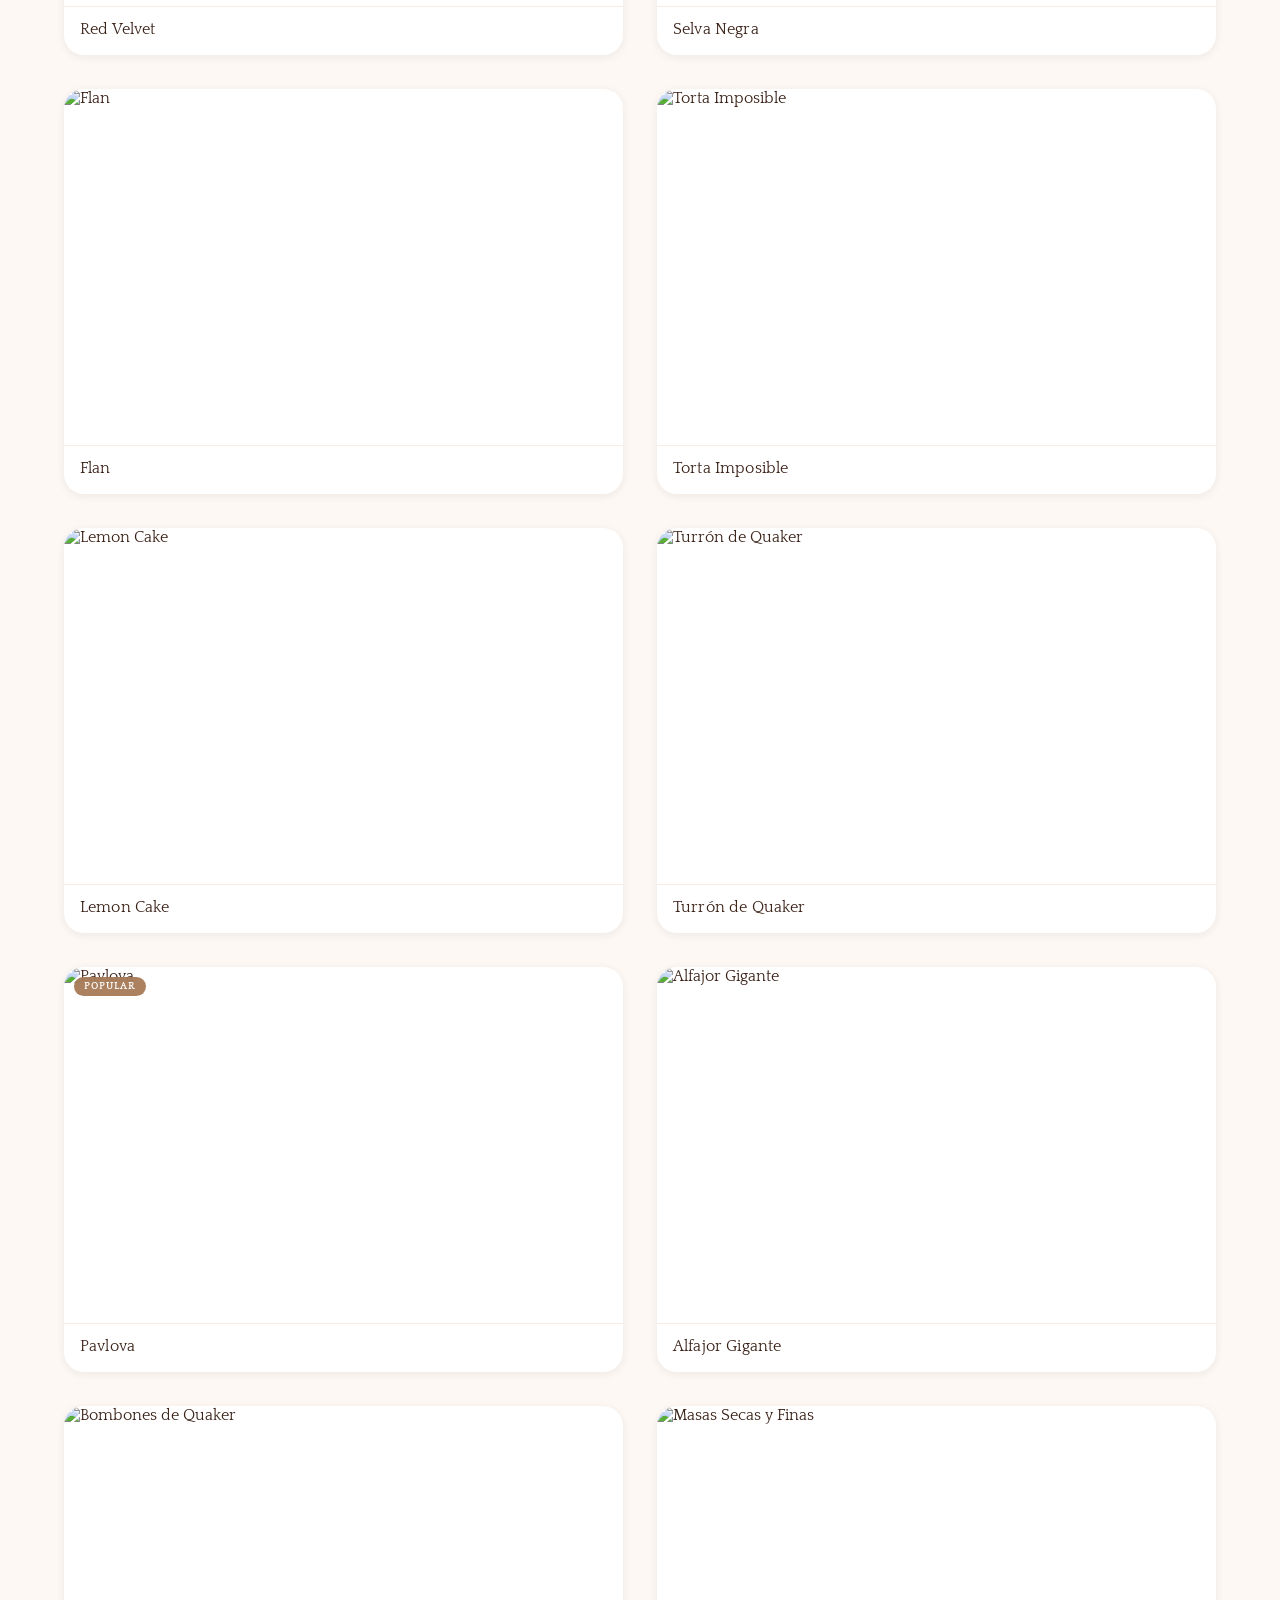
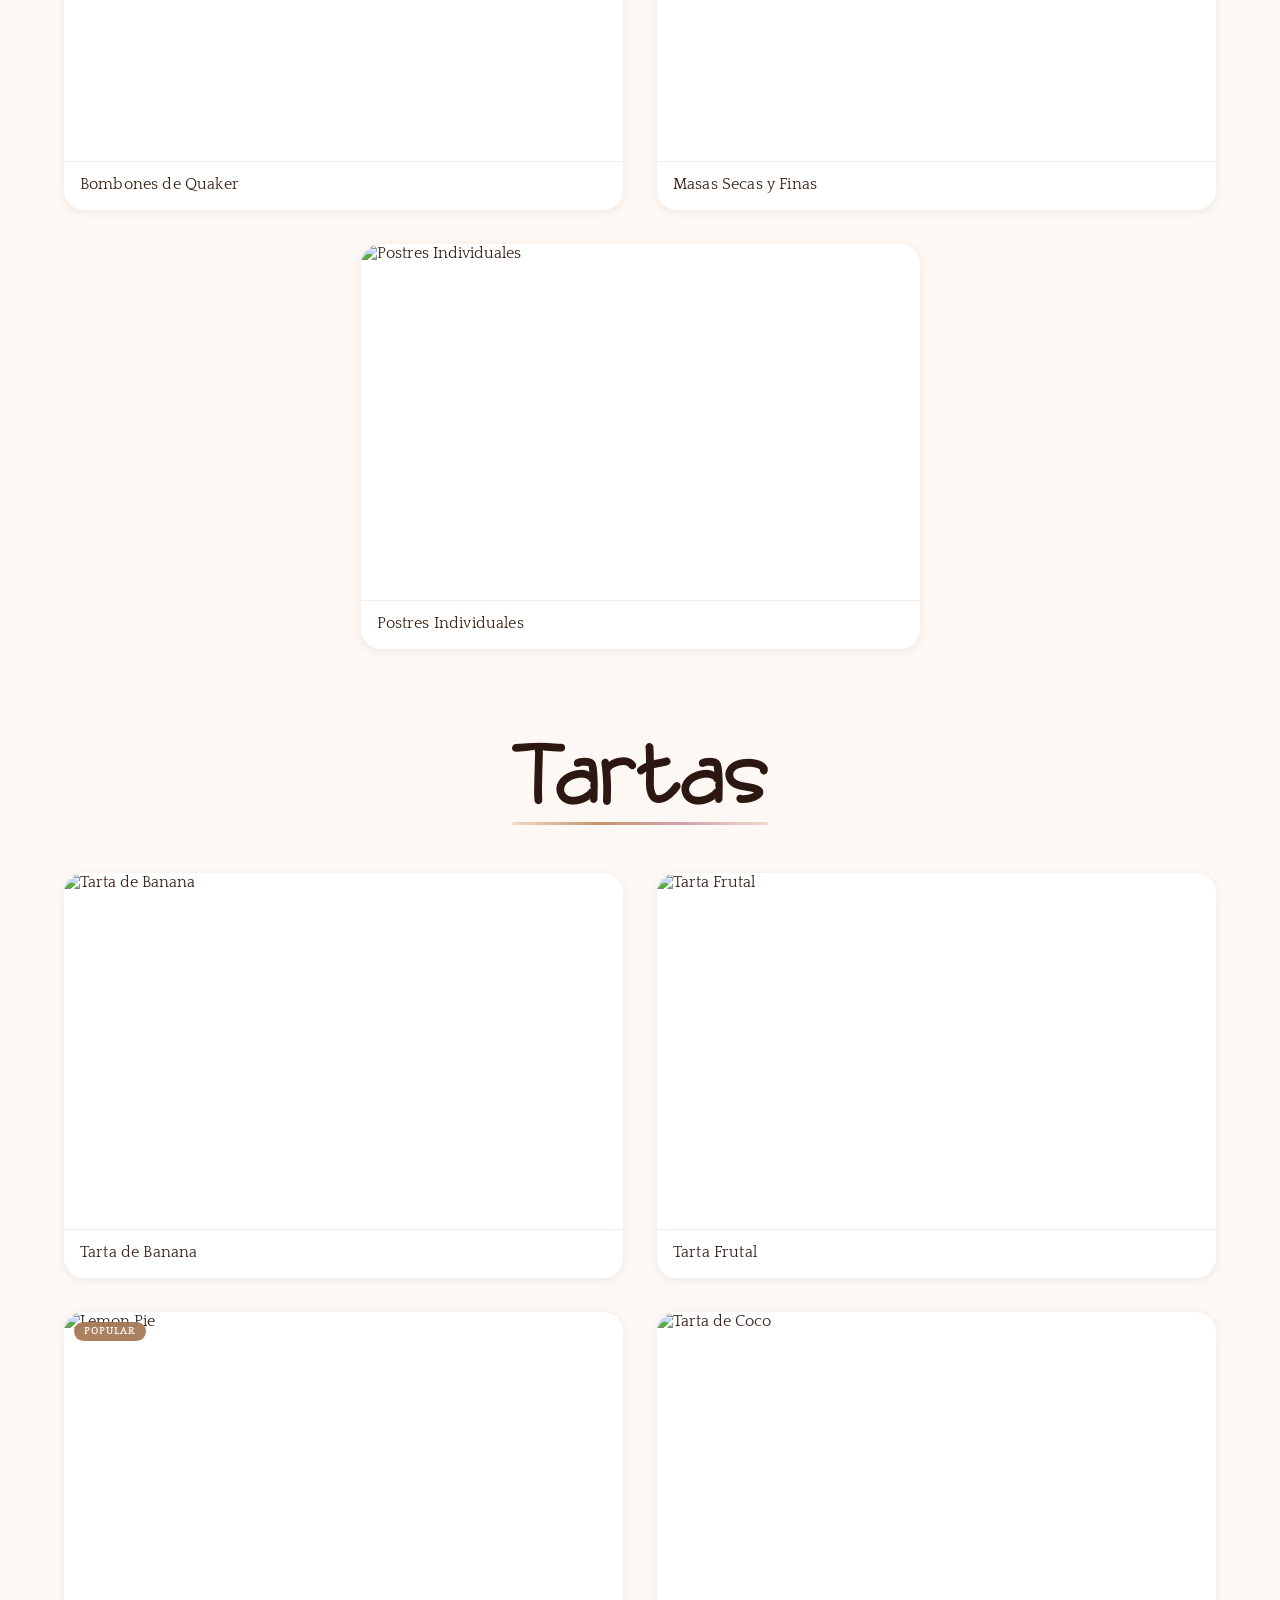
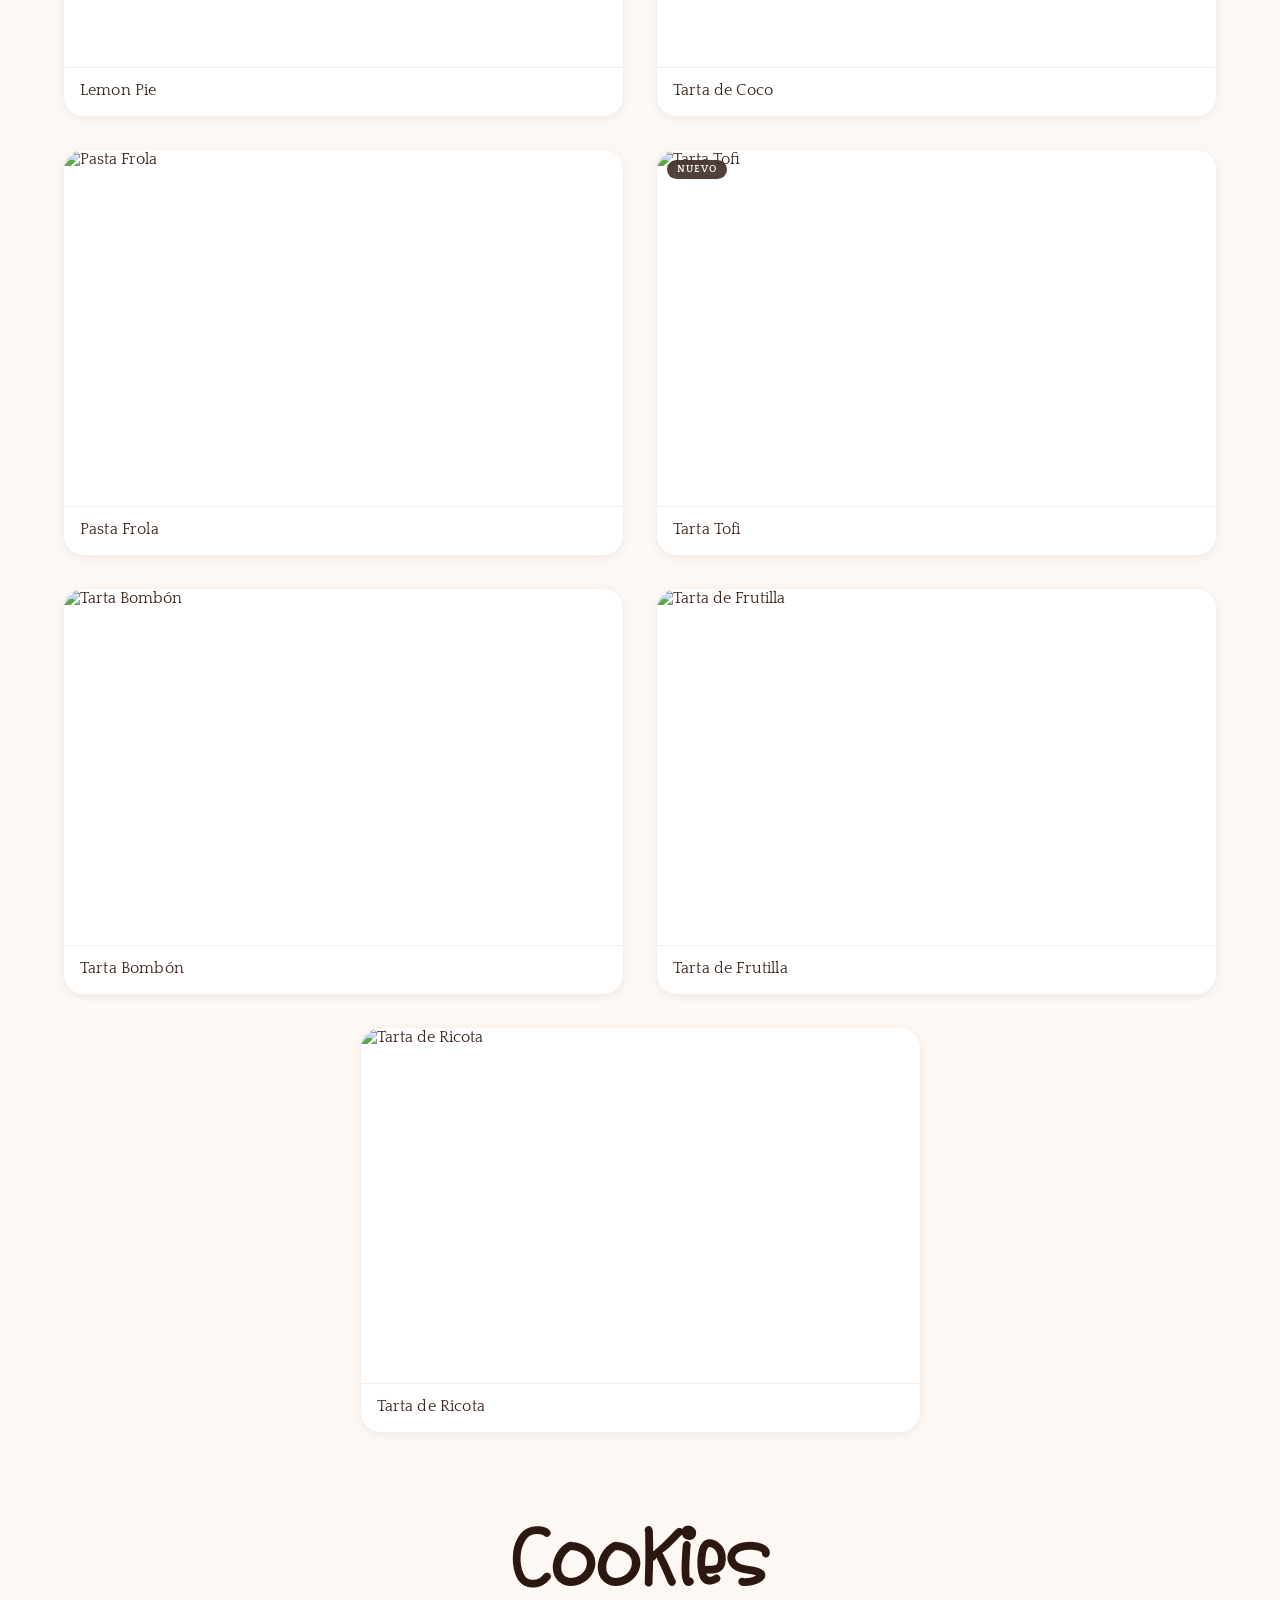
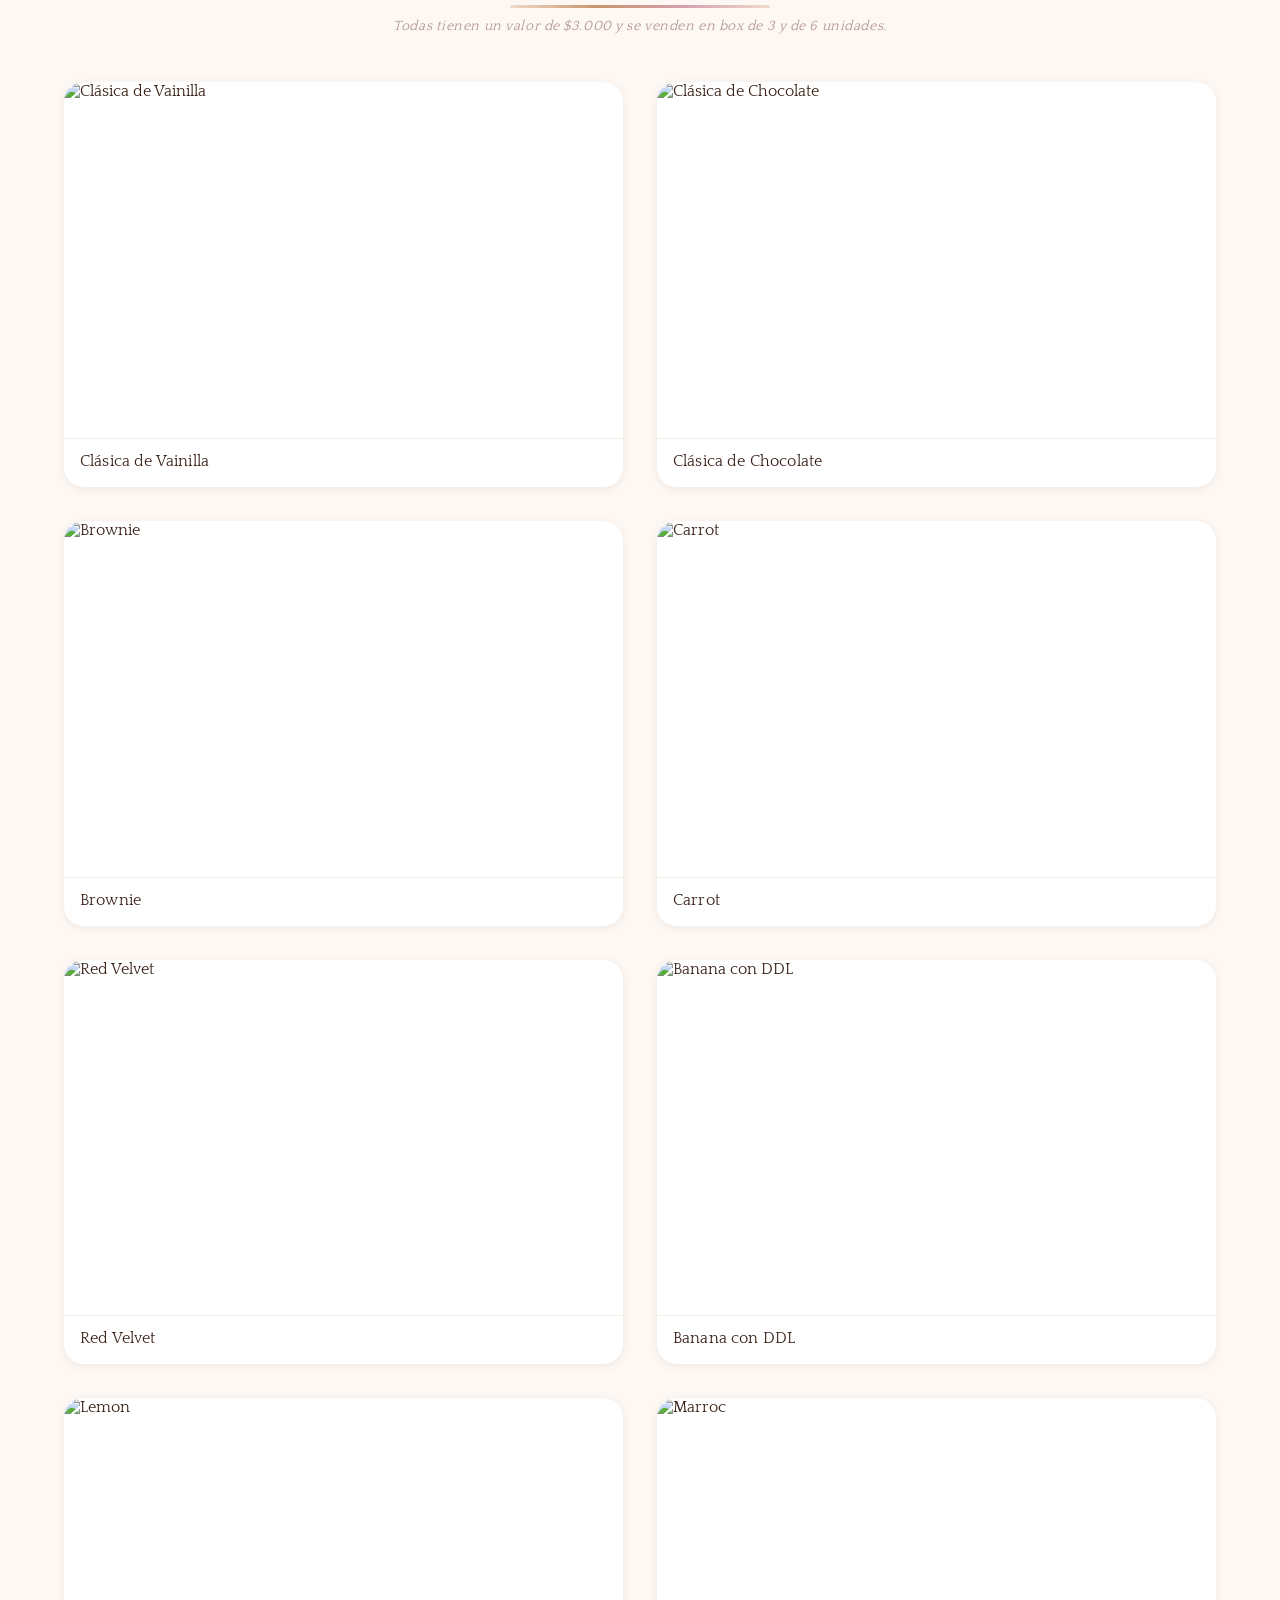
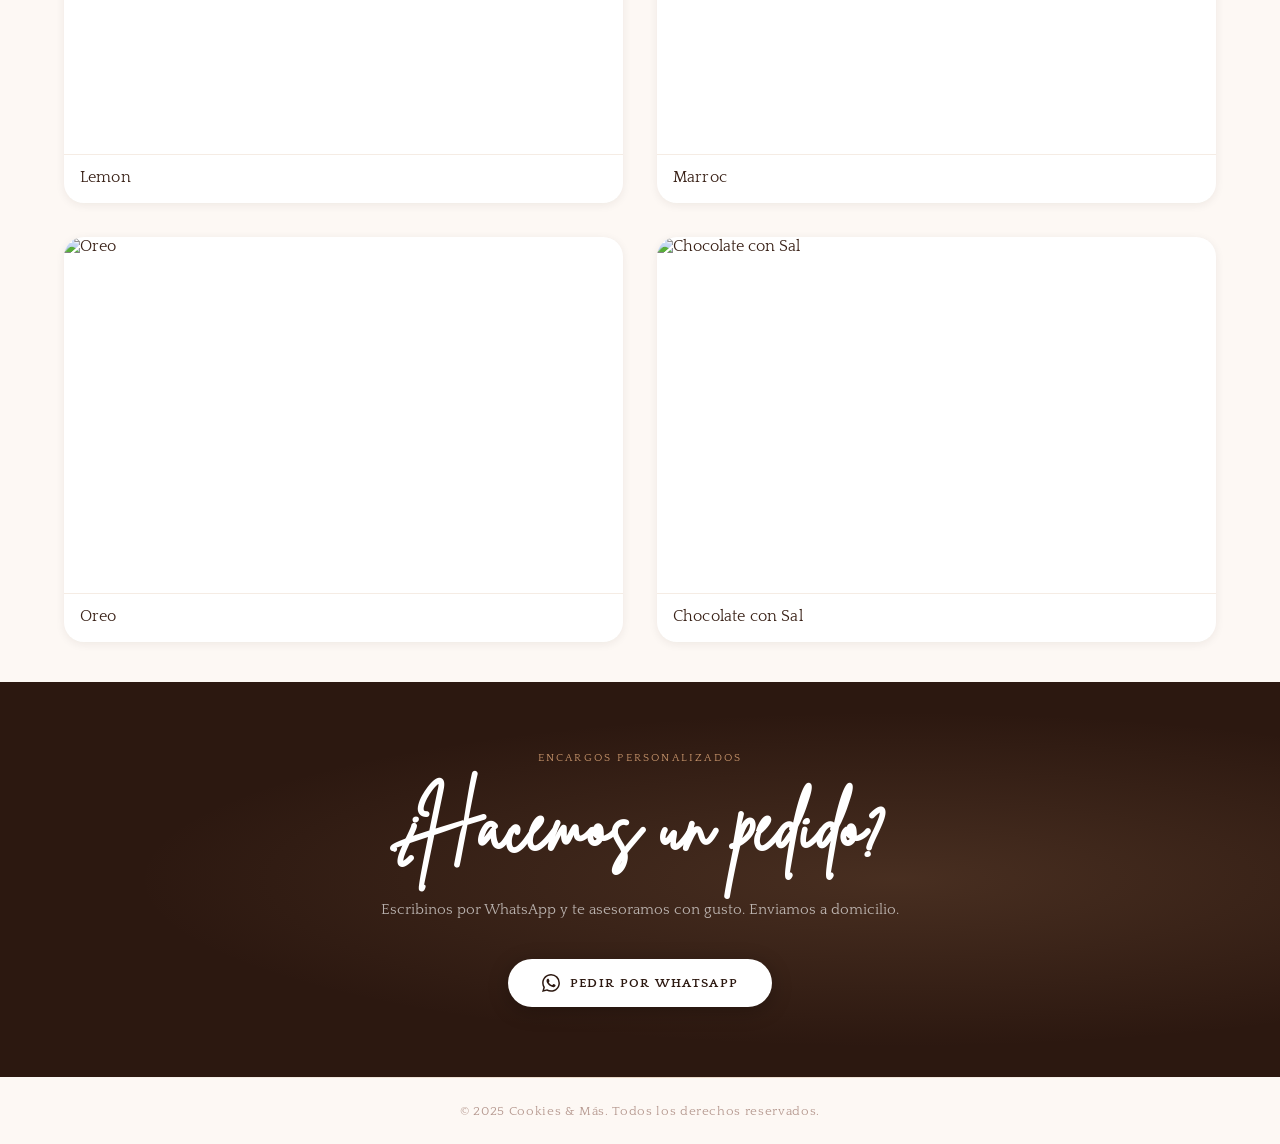
==== commit cfe62926: "Add files via upload" ====
--- a/index.html
+++ b/index.html
@@ -4,7 +4,7 @@
   <meta charset="UTF-8">
   <meta name="viewport" content="width=device-width, initial-scale=1.0">
   <title>Cookies &amp; Más</title>
-  <link rel="icon" type="image/png" href="logo.png"></head>
+  <link rel="icon" type="image/png" href="favicon.png"></head>
   <link rel="stylesheet" href="estilos.css">
   
   <script>
--- a/estilos.css
+++ b/estilos.css
@@ -101,7 +101,7 @@
   transition: height .14s linear;
 }
 
-/* ── Brand ── */
+/* ── Brand & Logo Rígido ── */
 .nav-brand {
   display: flex;
   align-items: center;
@@ -109,12 +109,31 @@
   flex-shrink: 0;
   text-decoration: none;
 }
-.nav-logo {
+
+/* La caja que lo obliga a ser 100% circular */
+.contenedor-del-logo {
   height: calc(54px - var(--shrink,0) * 14px);
-  width: auto;
-  transition: height .14s linear;
-  filter: drop-shadow(0 2px 4px rgba(44,24,16,0.12));
-}
+  width: calc(54px - var(--shrink,0) * 14px);
+  min-width: calc(54px - var(--shrink,0) * 14px); /* Prohíbe que se aplaste */
+  border-radius: 50%;
+  overflow: hidden;
+  background: #ffffff;
+  display: flex;
+  justify-content: center;
+  align-items: center;
+  flex-shrink: 0;
+  transition: height .14s linear, width .14s linear, min-width .14s linear;
+  box-shadow: 0 2px 4px rgba(44,24,16,0.12);
+}
+
+/* La imagen rellena la caja */
+.contenedor-del-logo img {
+  width: 100%;
+  height: 100%;
+  object-fit: cover; /* Si la imagen no es cuadrada, recorta lo que sobra y no la deforma */
+  display: block;
+}
+
 .brand-block {
   display: flex;
   flex-direction: row;
@@ -373,12 +392,14 @@
   font-family: 'Brittany', cursive;
   font-size: clamp(52px, 10vw, 100px);
   color: var(--primary);
-  line-height: 1.0;
+  line-height: 1.2;
   margin-bottom: 20px;
 }
 .hero-title em {
   font-style: normal;
   color: var(--accent-dk);
+  display: block;
+  margin-top: 15px; /* Empuja la palabra para que no choque con la Q */
 }
 .hero-desc {
   font-family: 'Quattrocento', serif;
